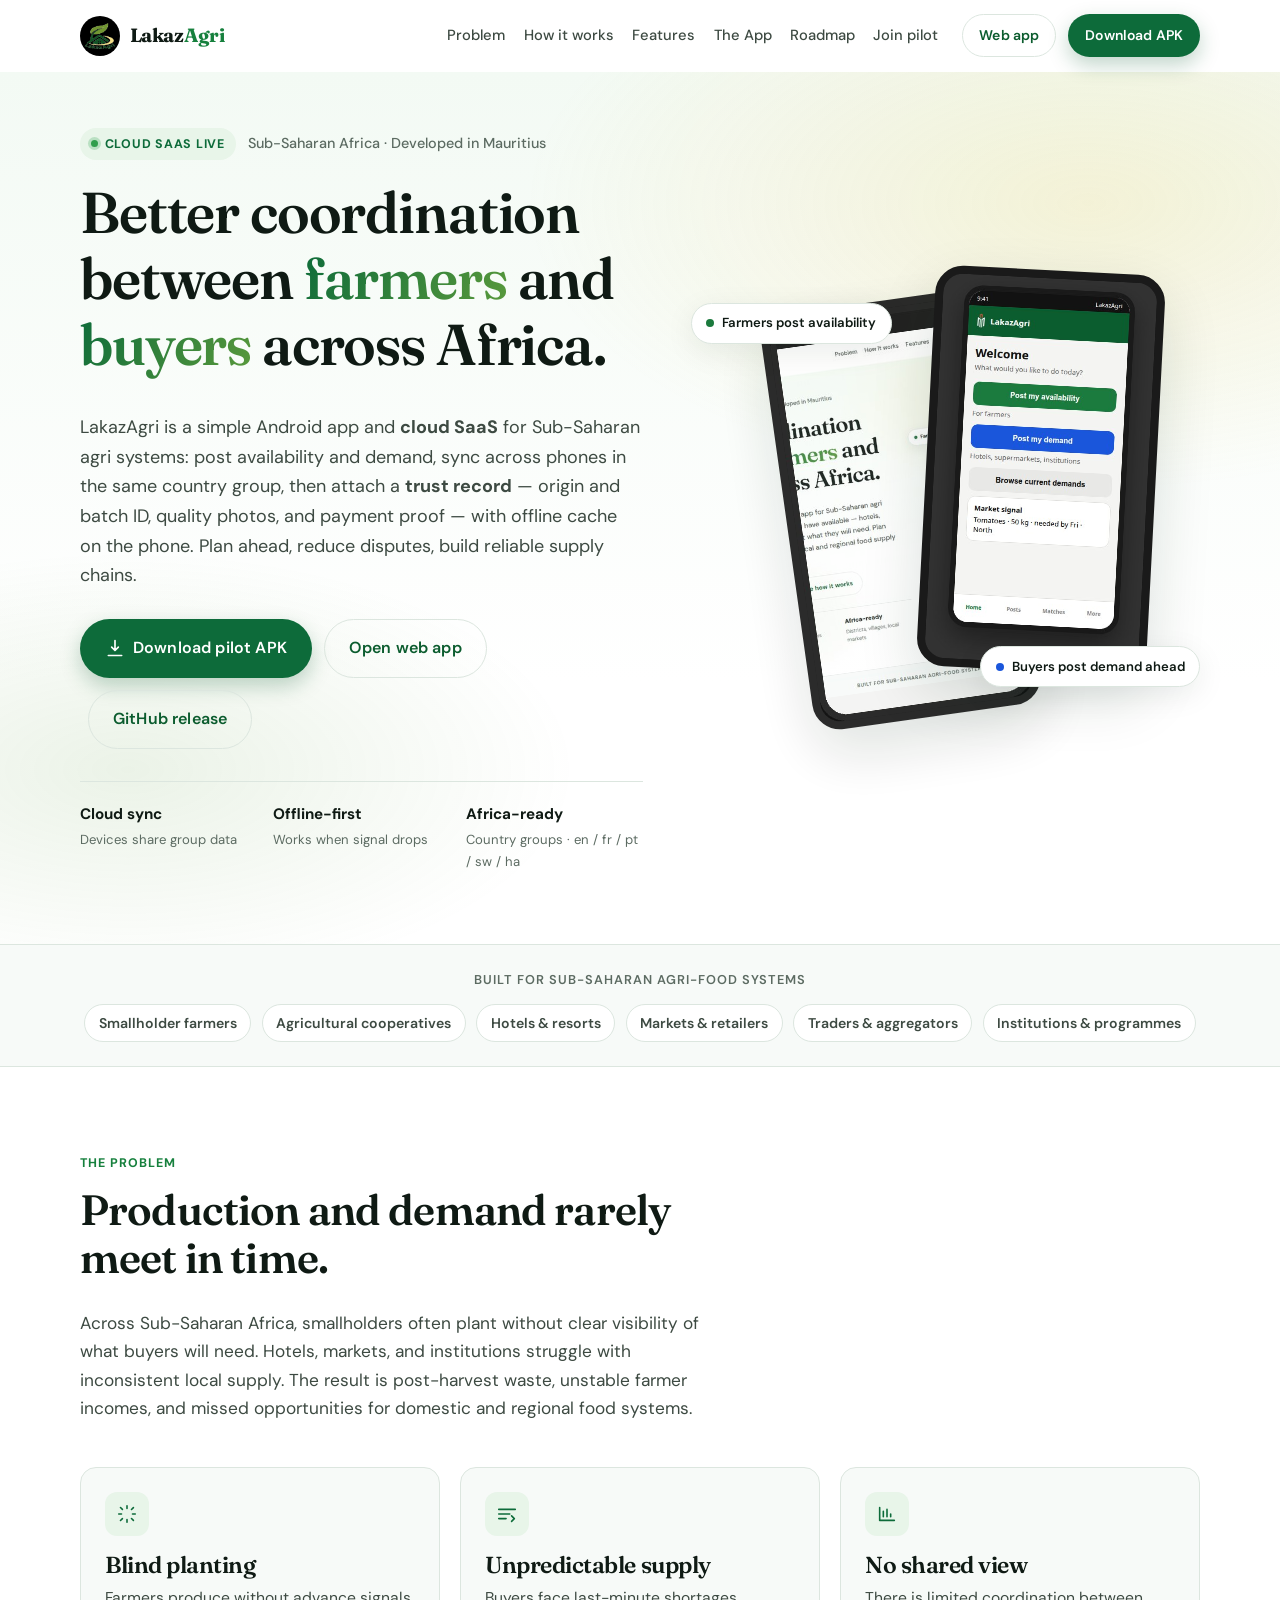
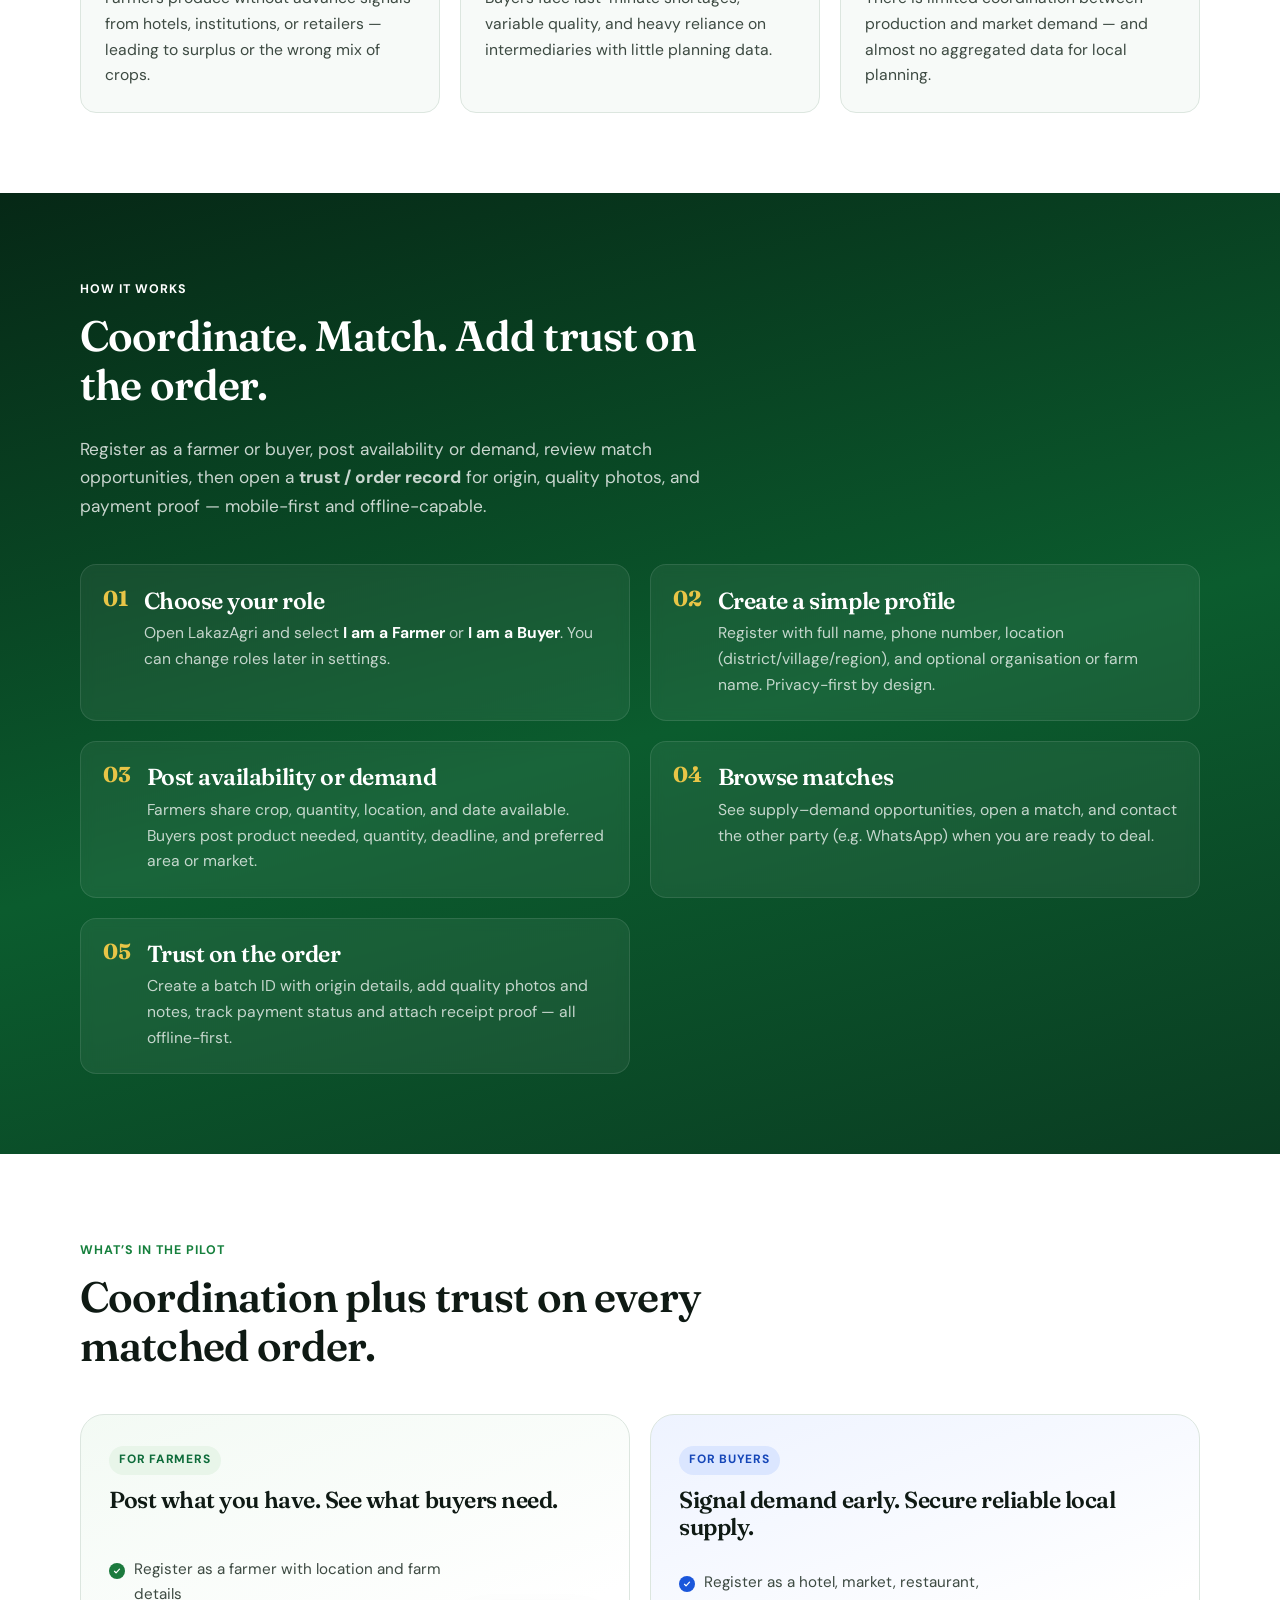
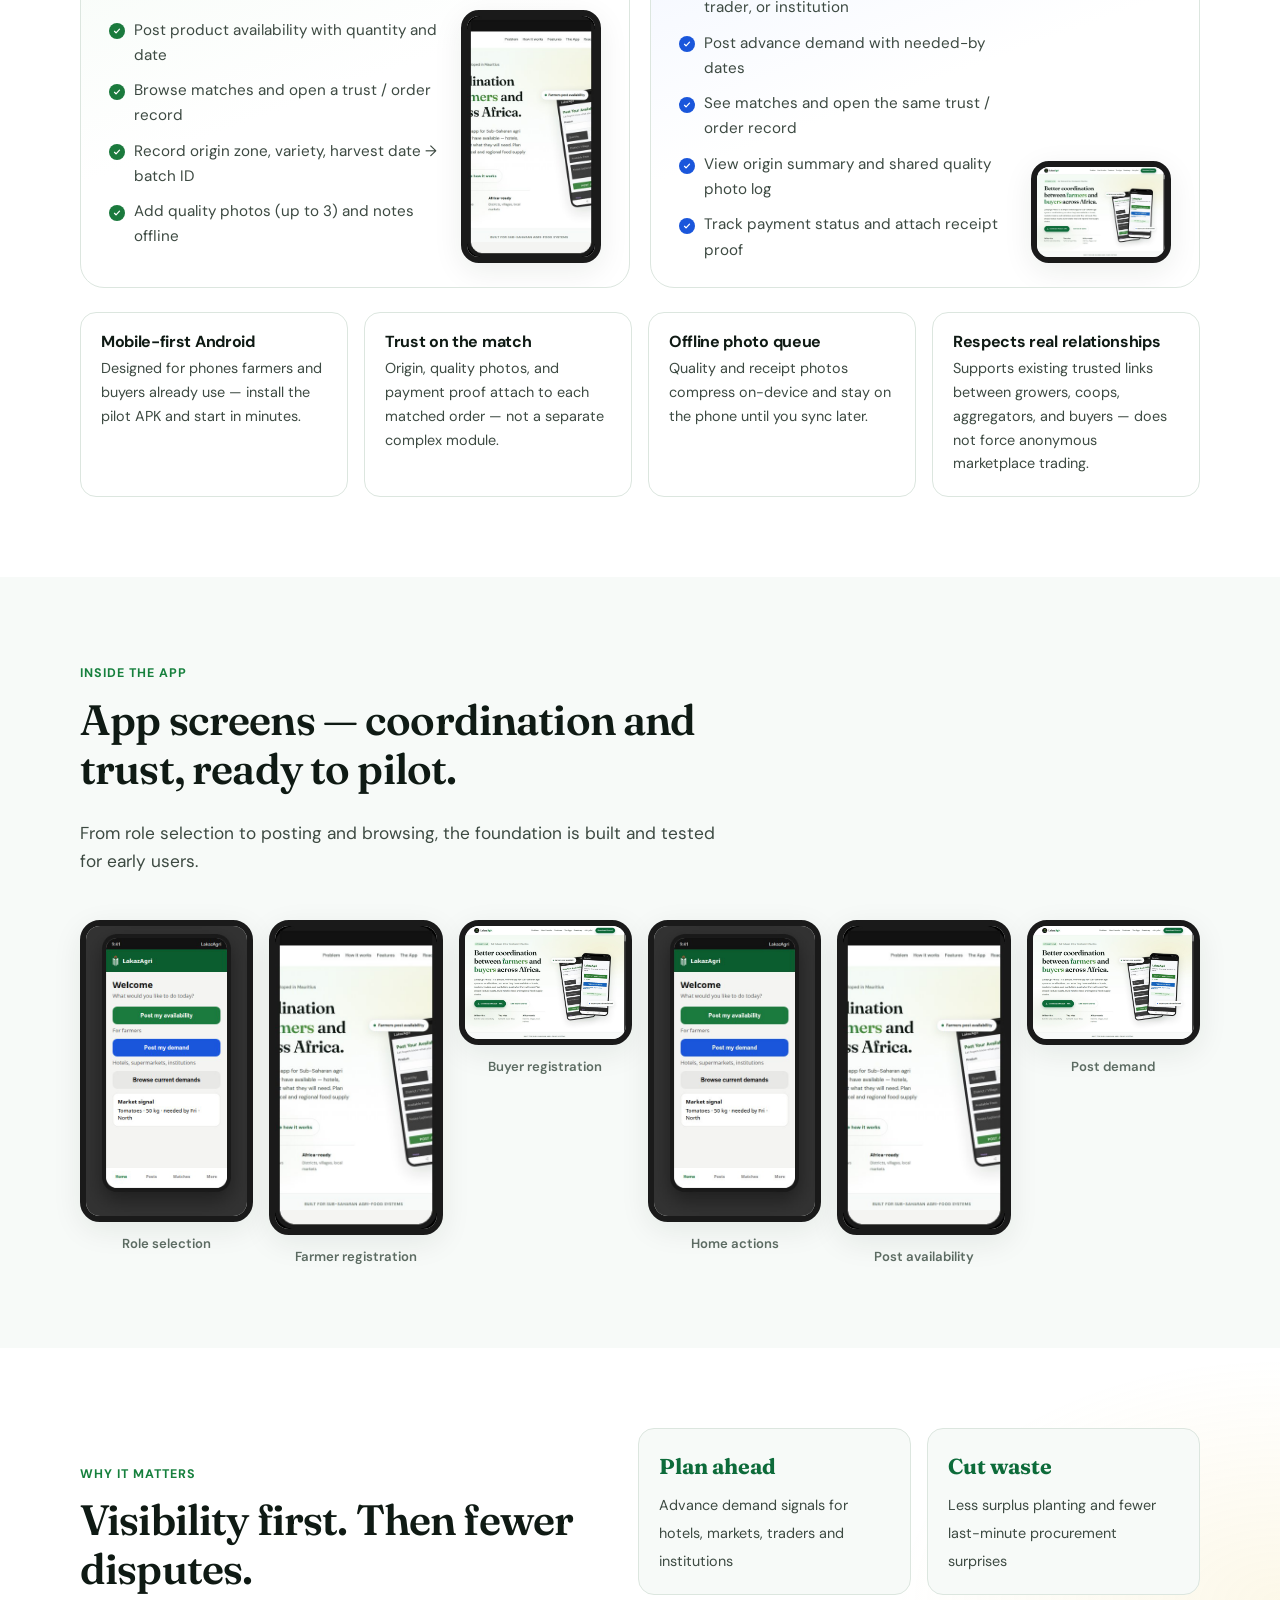
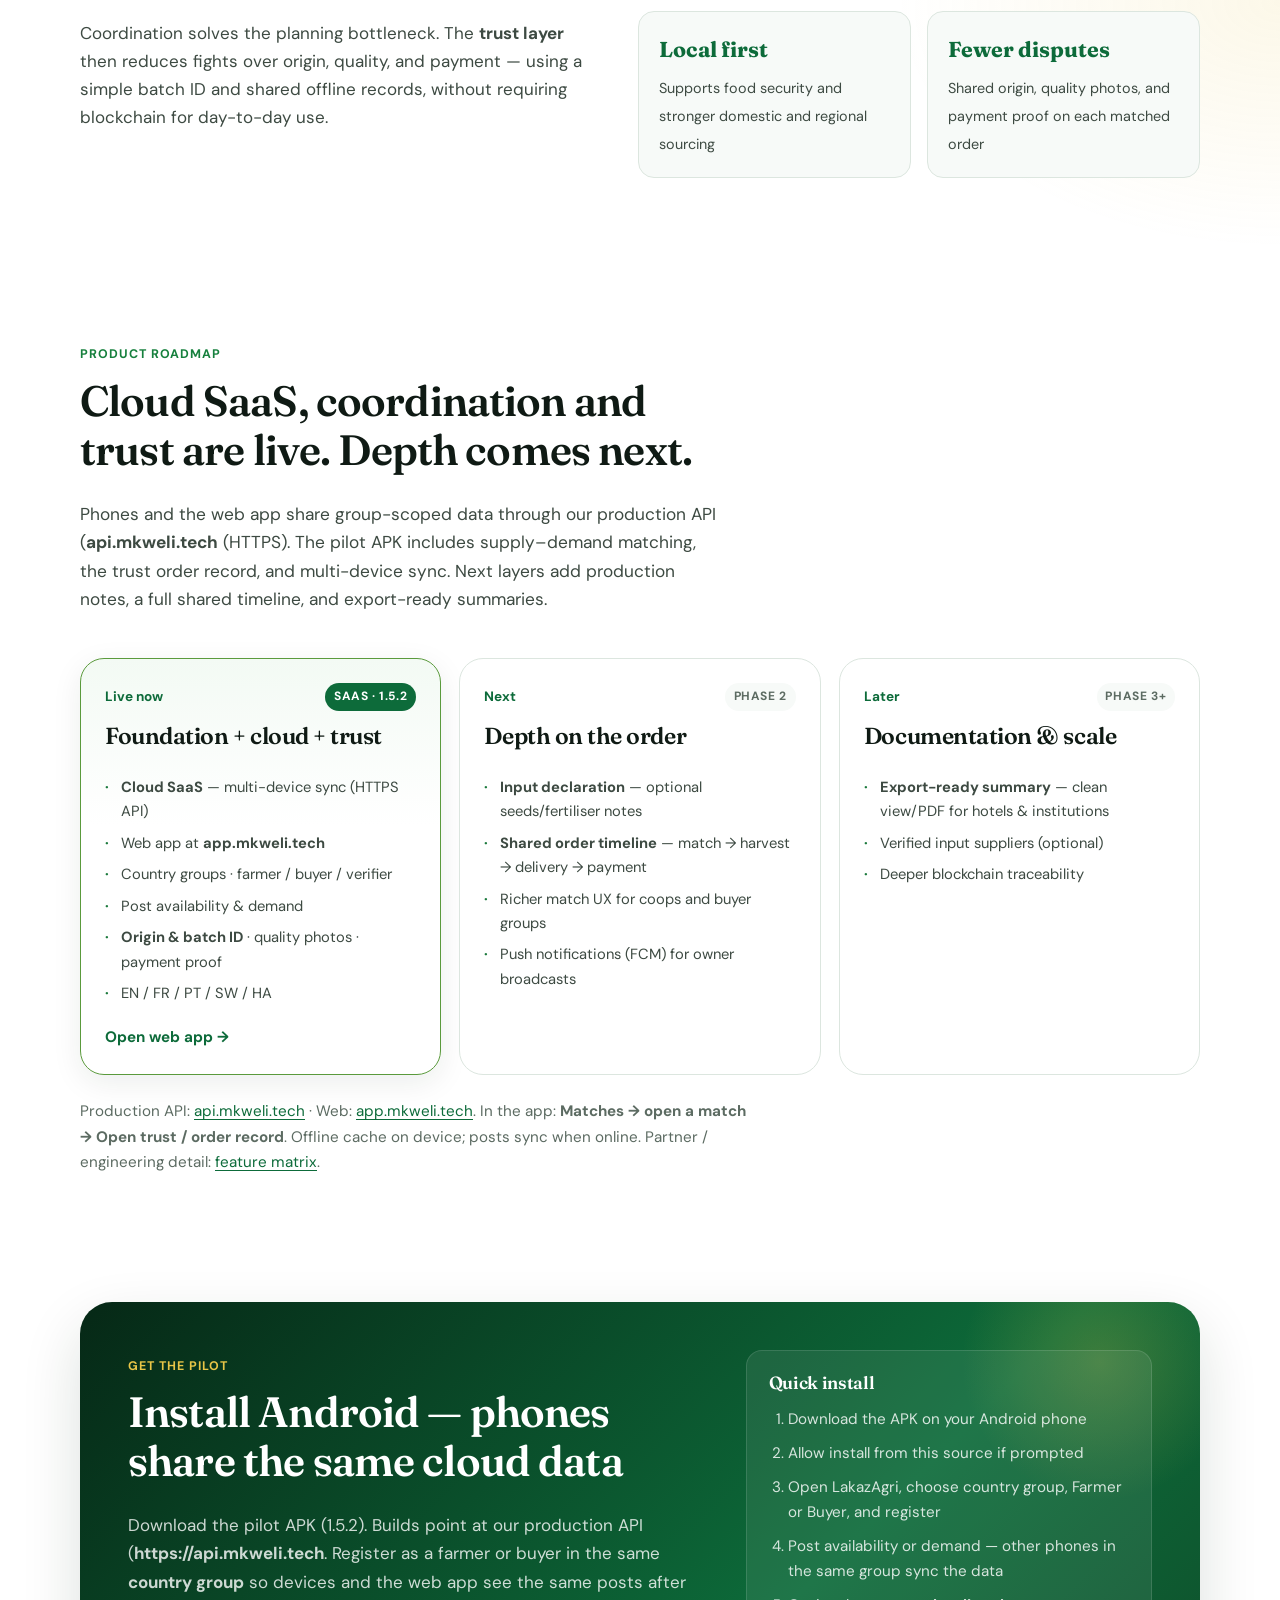
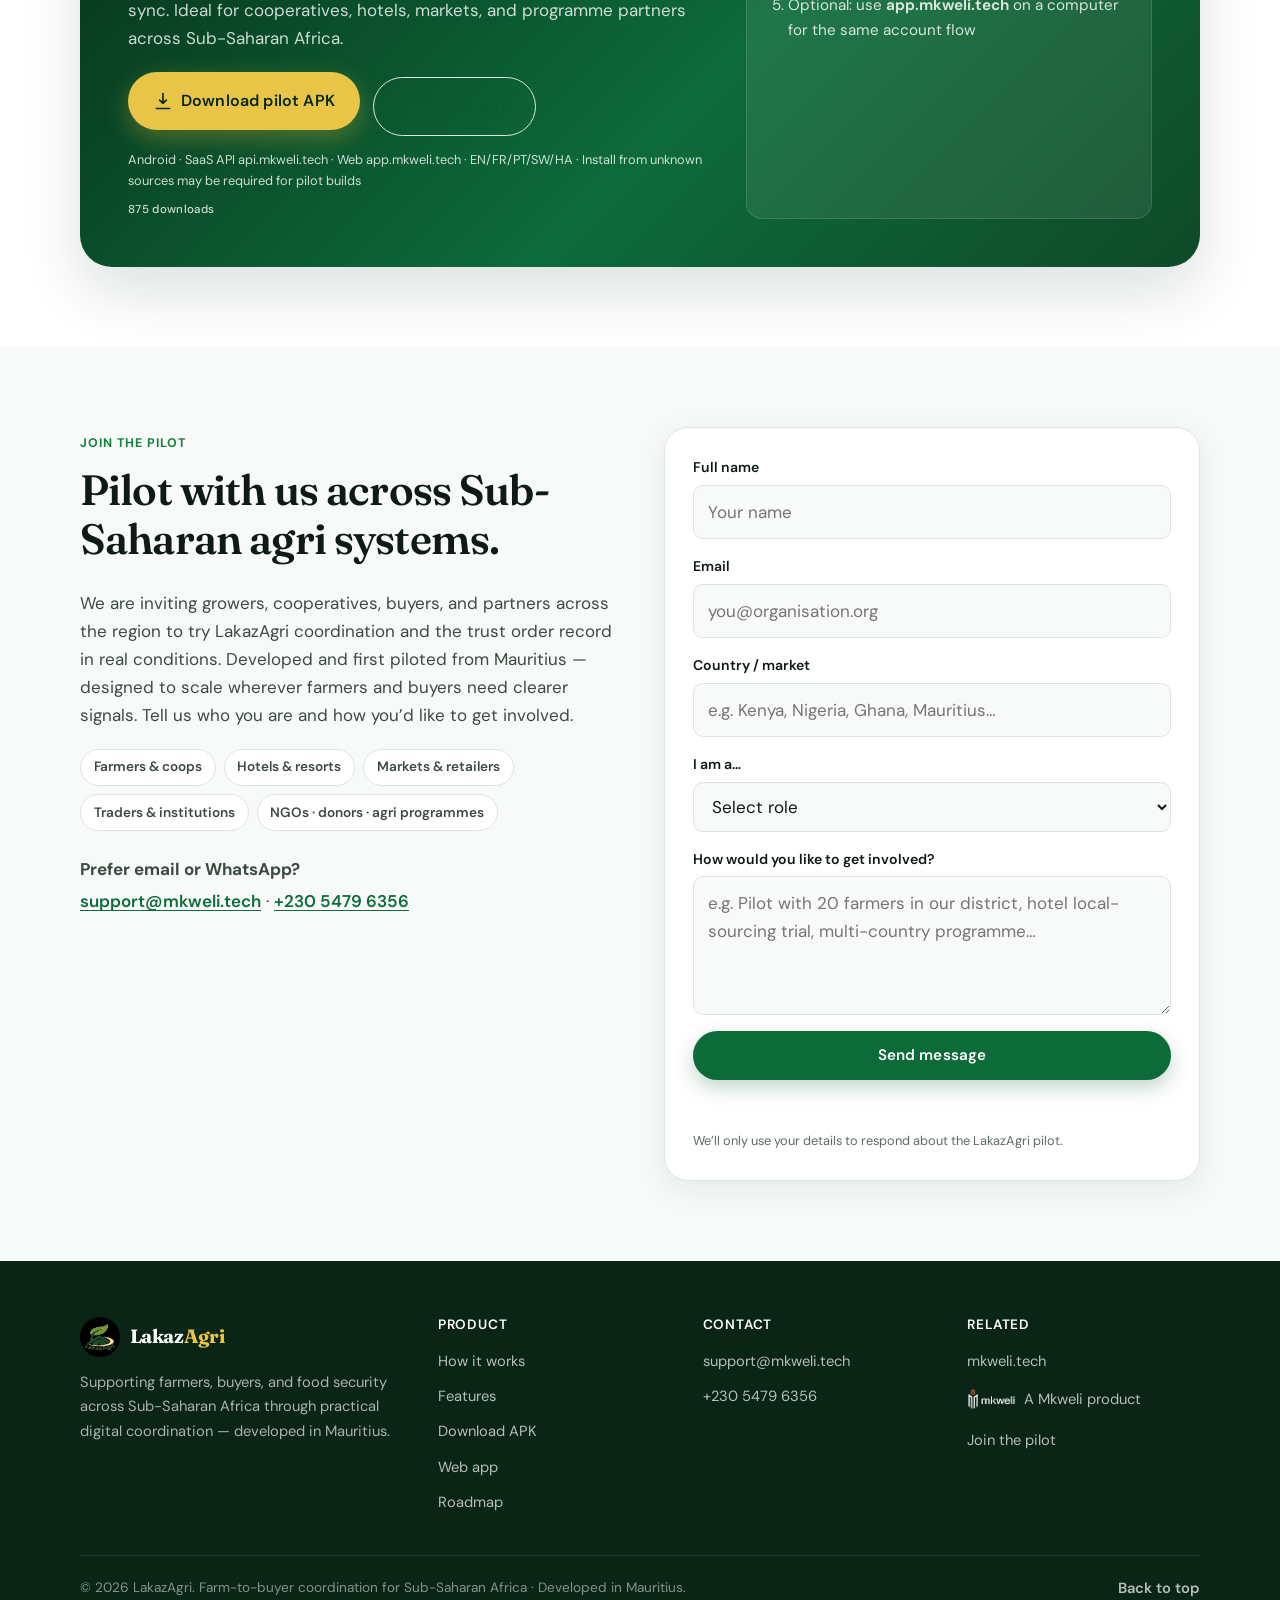
==== index.html @ c4a3f432 "Point downloads at pilot APK 1.5.2. Country group screen is readable in system dark mode." ====
<!DOCTYPE html>
<html lang="en">
<head>
  <meta charset="UTF-8" />
  <meta name="viewport" content="width=device-width, initial-scale=1.0" />
  <title>LakazAgri — Farm-to-Buyer App for Sub-Saharan Africa | Farmers, Hotels &amp; Markets</title>
  <meta name="description" content="LakazAgri is a free, offline-first Android app and cloud SaaS for Sub-Saharan Africa that connects smallholder farmers with hotels, supermarkets, traders and institutions. Shared cloud data across devices, country groups, trust records — developed in Mauritius." />
  <meta name="keywords" content="LakazAgri, Sub-Saharan Africa agriculture, African smallholder farmers, farm to buyer Africa, farm to market app, agri supply chain Africa, smart agriculture Africa, offline farm app, hotel local produce Africa, food security Africa, agricultural marketplace Africa, cooperatives Africa, East Africa agri-tech, West Africa farming app, Southern Africa agriculture, Mauritius agri-tech, reduce post-harvest waste, buyer demand signals, rural connectivity agriculture" />
  <meta name="author" content="LakazAgri" />
  <meta name="robots" content="index, follow, max-image-preview:large, max-snippet:-1, max-video-preview:-1" />
  <meta name="googlebot" content="index, follow" />
  <meta name="theme-color" content="#0B5C2E" />
  <meta name="geo.region" content="002" />
  <meta name="geo.placename" content="Sub-Saharan Africa" />
  <meta name="language" content="English" />
  <meta name="coverage" content="Sub-Saharan Africa" />
  <meta name="target" content="all" />
  <link rel="canonical" href="https://lakazagri.mkweli.tech/" />
  <link rel="alternate" hreflang="en" href="https://lakazagri.mkweli.tech/" />
  <link rel="alternate" hreflang="x-default" href="https://lakazagri.mkweli.tech/" />

  <!-- Open Graph -->
  <meta property="og:site_name" content="LakazAgri" />
  <meta property="og:locale" content="en_GB" />
  <meta property="og:locale:alternate" content="en_MU" />
  <meta property="og:locale:alternate" content="en_KE" />
  <meta property="og:locale:alternate" content="en_NG" />
  <meta property="og:locale:alternate" content="en_ZA" />
  <meta property="og:locale:alternate" content="en_GH" />
  <meta property="og:locale:alternate" content="fr_SN" />
  <meta property="og:title" content="LakazAgri — Farm-to-Buyer Coordination for Sub-Saharan Africa" />
  <meta property="og:description" content="Free offline-first Android app with cloud SaaS sync for African farmers and buyers. Shared posts by country group, web console, trust layer. Developed in Mauritius." />
  <meta property="og:type" content="website" />
  <meta property="og:url" content="https://lakazagri.mkweli.tech/" />
  <meta property="og:image" content="https://lakazagri.mkweli.tech/assets/og-image.jpg" />
  <meta property="og:image:secure_url" content="https://lakazagri.mkweli.tech/assets/og-image.jpg" />
  <meta property="og:image:type" content="image/jpeg" />
  <meta property="og:image:width" content="1200" />
  <meta property="og:image:height" content="630" />
  <meta property="og:image:alt" content="LakazAgri — farm-to-buyer coordination for Sub-Saharan Africa" />

  <!-- Twitter / X -->
  <meta name="twitter:card" content="summary_large_image" />
  <meta name="twitter:title" content="LakazAgri — Farm-to-Buyer App for Sub-Saharan Africa" />
  <meta name="twitter:description" content="Cloud SaaS + offline Android: match supply and demand, trust records, multi-device sync. Free pilot APK. Web: app.mkweli.tech." />
  <meta name="twitter:image" content="https://lakazagri.mkweli.tech/assets/og-image.jpg" />
  <meta name="twitter:image:alt" content="LakazAgri agri coordination app for Africa" />

  <link rel="icon" type="image/png" href="assets/logo-small.png" />
  <link rel="apple-touch-icon" href="assets/Logo.png" />
  <link rel="sitemap" type="application/xml" title="Sitemap" href="https://lakazagri.mkweli.tech/sitemap.xml" />
  <link rel="preconnect" href="https://fonts.googleapis.com" />
  <link rel="preconnect" href="https://fonts.gstatic.com" crossorigin />
  <link href="https://fonts.googleapis.com/css2?family=DM+Sans:ital,opsz,wght@0,9..40,400;0,9..40,500;0,9..40,600;0,9..40,700;1,9..40,400&family=Fraunces:opsz,wght@9..144,500;9..144,600;9..144,700&display=swap" rel="stylesheet" />
  <link rel="stylesheet" href="styles.css" />

  <script type="application/ld+json">
  {
    "@context": "https://schema.org",
    "@graph": [
      {
        "@type": "WebSite",
        "@id": "https://lakazagri.mkweli.tech/#website",
        "url": "https://lakazagri.mkweli.tech/",
        "name": "LakazAgri",
        "description": "Farm-to-buyer coordination app for Sub-Saharan Africa — connecting smallholder farmers with hotels, markets, traders and institutions. Developed in Mauritius.",
        "inLanguage": "en",
        "publisher": { "@id": "https://lakazagri.mkweli.tech/#organization" }
      },
      {
        "@type": "Organization",
        "@id": "https://lakazagri.mkweli.tech/#organization",
        "name": "LakazAgri",
        "url": "https://lakazagri.mkweli.tech/",
        "logo": {
          "@type": "ImageObject",
          "url": "https://lakazagri.mkweli.tech/assets/Logo.png",
          "width": 500,
          "height": 500
        },
        "email": "support@mkweli.tech",
        "telephone": "+230-5479-6356",
        "foundingLocation": {
          "@type": "Place",
          "name": "Mauritius",
          "address": {
            "@type": "PostalAddress",
            "addressCountry": "MU"
          }
        },
        "areaServed": {
          "@type": "Place",
          "name": "Sub-Saharan Africa",
          "description": "Agri-food systems across Sub-Saharan Africa, including East, West, Central and Southern Africa"
        },
        "knowsAbout": [
          "Farm-to-buyer coordination",
          "Smallholder agriculture",
          "Food supply chains",
          "Agricultural digitalisation",
          "Post-harvest waste reduction"
        ],
        "sameAs": [
          "https://mkweli.tech/",
          "https://app.mkweli.tech/",
          "https://api.mkweli.tech/api/health",
          "https://github.com/gilbertbouic/lakazAgri"
        ]
      },
      {
        "@type": "SoftwareApplication",
        "@id": "https://lakazagri.mkweli.tech/#app",
        "name": "LakazAgri (coordination + trust)",
        "applicationCategory": "BusinessApplication",
        "applicationSubCategory": "Agriculture",
        "operatingSystem": "Android",
        "offers": {
          "@type": "Offer",
          "price": "0",
          "priceCurrency": "USD"
        },
        "description": "Offline-first Android app with multi-device cloud sync for African farmers and buyers: post availability and demand, match orders, country groups, origin/batch, quality photos and payment proof. Developed in Mauritius.",
        "url": "https://lakazagri.mkweli.tech/",
        "downloadUrl": "https://lakazagri.mkweli.tech/downloads/lakazagri-1.5.2.apk",
        "installUrl": "https://app.mkweli.tech/",
        "image": "https://lakazagri.mkweli.tech/assets/og-image.jpg",
        "author": { "@id": "https://lakazagri.mkweli.tech/#organization" },
        "countriesSupported": "MU, KE, NG, GH, ZA, TZ, UG, RW, SN, CI, CM, ET, ZM, MW, BW, NA, MZ, AO, BJ, BF, ML, NE, TD, CG, CD, GA, GW, SL, LR, GM, CV, ST, BI, SS, SO, DJ, ER, SZ, LS, SC, KM",
        "featureList": [
          "Farmer availability posting",
          "Buyer demand signals",
          "Match opportunities for supply and demand",
          "Trust order record: origin and batch ID",
          "Quality photo log (offline)",
          "Payment status and receipt proof",
          "Offline-first design for rural connectivity",
          "Developed and piloted from Mauritius"
        ],
        "audience": {
          "@type": "Audience",
          "audienceType": "Smallholder farmers, cooperatives, hotels, supermarkets, traders, institutions and agri programmes in Sub-Saharan Africa"
        }
      },
      {
        "@type": "WebPage",
        "@id": "https://lakazagri.mkweli.tech/#webpage",
        "url": "https://lakazagri.mkweli.tech/",
        "name": "LakazAgri — Farm-to-Buyer App for Sub-Saharan Africa",
        "isPartOf": { "@id": "https://lakazagri.mkweli.tech/#website" },
        "about": { "@id": "https://lakazagri.mkweli.tech/#app" },
        "description": "Official website for LakazAgri — free mobile app connecting African farmers with hotels, markets and institutions, with trust records on matches. Developed in Mauritius for Sub-Saharan agri systems.",
        "inLanguage": "en",
        "primaryImageOfPage": {
          "@type": "ImageObject",
          "url": "https://lakazagri.mkweli.tech/assets/og-image.jpg"
        }
      }
    ]
  }
  </script>
</head>
<body>
  <!-- Skip link -->
  <a class="skip-link" href="#main">Skip to content</a>

  <!-- Navigation -->
  <header class="site-header" id="top">
    <div class="container nav-inner">
      <a class="brand" href="#top" aria-label="LakazAgri home">
        <img src="assets/Logo.png" alt="LakazAgri logo" width="44" height="44" class="brand-logo" />
        <span class="brand-text">Lakaz<span>Agri</span></span>
      </a>
      <nav class="nav" id="primary-nav" aria-label="Primary">
        <a href="#problem">Problem</a>
        <a href="#how-it-works">How it works</a>
        <a href="#features">Features</a>
        <a href="#app">The App</a>
        <a href="#roadmap">Roadmap</a>
        <a href="#pilot">Join pilot</a>
      </nav>
      <div class="nav-actions">
        <a class="btn btn-ghost btn-sm" href="https://app.mkweli.tech/" rel="noopener noreferrer" target="_blank">Web app</a>
        <a class="btn btn-primary btn-sm" href="#download">Download APK</a>
        <button class="nav-toggle" id="nav-toggle" aria-expanded="false" aria-controls="primary-nav" aria-label="Open menu">
          <span></span><span></span><span></span>
        </button>
      </div>
    </div>
  </header>

  <main id="main">
    <!-- Hero -->
    <section class="hero">
      <div class="hero-bg" aria-hidden="true"></div>
      <div class="container hero-grid">
        <div class="hero-copy">
          <div class="eyebrow">
            <span class="badge badge-live">Cloud SaaS live</span>
            <span class="eyebrow-text">Sub-Saharan Africa · Developed in Mauritius</span>
          </div>
          <h1>Better coordination between <em>farmers</em> and <em>buyers</em> across Africa.</h1>
          <p class="lead">
            LakazAgri is a simple Android app and <strong>cloud SaaS</strong> for Sub-Saharan agri systems: post availability and demand,
            sync across phones in the same country group, then attach a <strong>trust record</strong> — origin and batch ID, quality photos,
            and payment proof — with offline cache on the phone. Plan ahead, reduce disputes, build reliable supply chains.
          </p>
          <div class="hero-ctas">
            <a class="btn btn-primary btn-lg" href="#download">
              <svg width="20" height="20" viewBox="0 0 24 24" fill="none" aria-hidden="true"><path d="M12 3v12m0 0l4-4m-4 4l-4-4M4 21h16" stroke="currentColor" stroke-width="2" stroke-linecap="round" stroke-linejoin="round"/></svg>
              Download pilot APK
            </a>
            <a class="btn btn-ghost btn-lg" href="https://app.mkweli.tech/" rel="noopener noreferrer" target="_blank">Open web app</a>
            <a class="btn btn-ghost btn-lg" href="https://github.com/gilbertbouic/lakazAgri/releases/tag/v1.5.2" rel="noopener noreferrer" target="_blank" style="margin-left:0.5rem">
              GitHub release
            </a>
          </div>
          <ul class="hero-proof">
            <li>
              <strong>Cloud sync</strong>
              <span>Devices share group data</span>
            </li>
            <li>
              <strong>Offline-first</strong>
              <span>Works when signal drops</span>
            </li>
            <li>
              <strong>Africa-ready</strong>
              <span>Country groups · en / fr / pt / sw / ha</span>
            </li>
          </ul>
        </div>
        <div class="hero-visual">
          <div class="phone-stack">
            <figure class="phone phone-back">
              <img src="assets/screenshots/Screenshot_20260616_174458_mu.lakazagri.jpg" alt="Post availability screen for farmers" width="280" height="560" loading="eager" />
            </figure>
            <figure class="phone phone-front">
              <img src="assets/screenshots/Screenshot_20260616_174440_mu.lakazagri.jpg" alt="LakazAgri home: post availability or demand" width="280" height="560" loading="eager" />
            </figure>
          </div>
          <div class="floating-card card-farmer">
            <span class="dot green"></span>
            Farmers post availability
          </div>
          <div class="floating-card card-buyer">
            <span class="dot blue"></span>
            Buyers post demand ahead
          </div>
        </div>
      </div>
    </section>

    <!-- Logos / trust strip -->
    <section class="trust-strip" aria-label="Who Phase 1 serves">
      <div class="container">
        <p class="trust-label">Built for Sub-Saharan agri-food systems</p>
        <ul class="trust-list">
          <li>Smallholder farmers</li>
          <li>Agricultural cooperatives</li>
          <li>Hotels &amp; resorts</li>
          <li>Markets &amp; retailers</li>
          <li>Traders &amp; aggregators</li>
          <li>Institutions &amp; programmes</li>
        </ul>
      </div>
    </section>

    <!-- Problem -->
    <section class="section problem" id="problem">
      <div class="container">
        <div class="section-head">
          <span class="section-tag">The problem</span>
          <h2>Production and demand rarely meet in time.</h2>
          <p>
            Across Sub-Saharan Africa, smallholders often plant without clear visibility of what buyers will need.
            Hotels, markets, and institutions struggle with inconsistent local supply. The result is post-harvest waste,
            unstable farmer incomes, and missed opportunities for domestic and regional food systems.
          </p>
        </div>
        <div class="problem-grid">
          <article class="problem-card">
            <div class="icon-wrap" aria-hidden="true">
              <svg viewBox="0 0 24 24" fill="none"><path d="M12 3v3m0 12v3M4.9 4.9l2.1 2.1m9.9 9.9l2.1 2.1M3 12h3m12 0h3M4.9 19.1l2.1-2.1m9.9-9.9l2.1-2.1" stroke="currentColor" stroke-width="1.75" stroke-linecap="round"/></svg>
            </div>
            <h3>Blind planting</h3>
            <p>Farmers produce without advance signals from hotels, institutions, or retailers — leading to surplus or the wrong mix of crops.</p>
          </article>
          <article class="problem-card">
            <div class="icon-wrap" aria-hidden="true">
              <svg viewBox="0 0 24 24" fill="none"><path d="M3 7h18M3 12h12M3 17h8" stroke="currentColor" stroke-width="1.75" stroke-linecap="round"/><path d="M17 14l3 3-3 3" stroke="currentColor" stroke-width="1.75" stroke-linecap="round" stroke-linejoin="round"/></svg>
            </div>
            <h3>Unpredictable supply</h3>
            <p>Buyers face last-minute shortages, variable quality, and heavy reliance on intermediaries with little planning data.</p>
          </article>
          <article class="problem-card">
            <div class="icon-wrap" aria-hidden="true">
              <svg viewBox="0 0 24 24" fill="none"><path d="M4 19V5m0 14h16M8 15V9m4 6V7m4 8v-3" stroke="currentColor" stroke-width="1.75" stroke-linecap="round" stroke-linejoin="round"/></svg>
            </div>
            <h3>No shared view</h3>
            <p>There is limited coordination between production and market demand — and almost no aggregated data for local planning.</p>
          </article>
        </div>
      </div>
    </section>

    <!-- Solution / How it works -->
    <section class="section how" id="how-it-works">
      <div class="container">
        <div class="section-head light">
          <span class="section-tag">How it works</span>
          <h2>Coordinate. Match. Add trust on the order.</h2>
          <p>
            Register as a farmer or buyer, post availability or demand, review match opportunities, then open a
            <strong>trust / order record</strong> for origin, quality photos, and payment proof — mobile-first and offline-capable.
          </p>
        </div>
        <ol class="steps">
          <li class="step">
            <span class="step-num">01</span>
            <div>
              <h3>Choose your role</h3>
              <p>Open LakazAgri and select <strong>I am a Farmer</strong> or <strong>I am a Buyer</strong>. You can change roles later in settings.</p>
            </div>
          </li>
          <li class="step">
            <span class="step-num">02</span>
            <div>
              <h3>Create a simple profile</h3>
              <p>Register with full name, phone number, location (district/village/region), and optional organisation or farm name. Privacy-first by design.</p>
            </div>
          </li>
          <li class="step">
            <span class="step-num">03</span>
            <div>
              <h3>Post availability or demand</h3>
              <p>Farmers share crop, quantity, location, and date available. Buyers post product needed, quantity, deadline, and preferred area or market.</p>
            </div>
          </li>
          <li class="step">
            <span class="step-num">04</span>
            <div>
              <h3>Browse matches</h3>
              <p>See supply–demand opportunities, open a match, and contact the other party (e.g. WhatsApp) when you are ready to deal.</p>
            </div>
          </li>
          <li class="step">
            <span class="step-num">05</span>
            <div>
              <h3>Trust on the order</h3>
              <p>Create a batch ID with origin details, add quality photos and notes, track payment status and attach receipt proof — all offline-first.</p>
            </div>
          </li>
        </ol>
      </div>
    </section>

    <!-- Features -->
    <section class="section features" id="features">
      <div class="container">
        <div class="section-head">
          <span class="section-tag">What’s in the pilot</span>
          <h2>Coordination plus trust on every matched order.</h2>
        </div>
        <div class="feature-split">
          <article class="feature-panel farmer">
            <header>
              <span class="panel-badge green">For farmers</span>
              <h3>Post what you have. See what buyers need.</h3>
            </header>
            <ul class="check-list">
              <li>Register as a farmer with location and farm details</li>
              <li>Post product availability with quantity and date</li>
              <li>Browse matches and open a trust / order record</li>
              <li>Record origin zone, variety, harvest date → batch ID</li>
              <li>Add quality photos (up to 3) and notes offline</li>
            </ul>
            <figure class="panel-shot">
              <img src="assets/screenshots/Screenshot_20260616_174458_mu.lakazagri.jpg" alt="Farmer post availability form" width="240" height="480" loading="lazy" />
            </figure>
          </article>
          <article class="feature-panel buyer">
            <header>
              <span class="panel-badge blue">For buyers</span>
              <h3>Signal demand early. Secure reliable local supply.</h3>
            </header>
            <ul class="check-list">
              <li>Register as a hotel, market, restaurant, trader, or institution</li>
              <li>Post advance demand with needed-by dates</li>
              <li>See matches and open the same trust / order record</li>
              <li>View origin summary and shared quality photo log</li>
              <li>Track payment status and attach receipt proof</li>
            </ul>
            <figure class="panel-shot">
              <img src="assets/screenshots/Screenshot_20260616_174507_mu.lakazagri.jpg" alt="Buyer post demand form" width="240" height="480" loading="lazy" />
            </figure>
          </article>
        </div>

        <div class="feature-grid">
          <article class="mini-feature">
            <h4>Mobile-first Android</h4>
            <p>Designed for phones farmers and buyers already use — install the pilot APK and start in minutes.</p>
          </article>
          <article class="mini-feature">
            <h4>Trust on the match</h4>
            <p>Origin, quality photos, and payment proof attach to each matched order — not a separate complex module.</p>
          </article>
          <article class="mini-feature">
            <h4>Offline photo queue</h4>
            <p>Quality and receipt photos compress on-device and stay on the phone until you sync later.</p>
          </article>
          <article class="mini-feature">
            <h4>Respects real relationships</h4>
            <p>Supports existing trusted links between growers, coops, aggregators, and buyers — does not force anonymous marketplace trading.</p>
          </article>
        </div>
      </div>
    </section>

    <!-- App gallery -->
    <section class="section app-gallery" id="app">
      <div class="container">
        <div class="section-head">
          <span class="section-tag">Inside the app</span>
          <h2>App screens — coordination and trust, ready to pilot.</h2>
          <p>From role selection to posting and browsing, the foundation is built and tested for early users.</p>
        </div>
        <div class="gallery" role="list">
          <figure class="gallery-item" role="listitem">
            <img src="assets/screenshots/Screenshot_20260616_174404_mu.lakazagri.jpg" alt="Welcome — choose Farmer or Buyer role" width="220" height="440" loading="lazy" />
            <figcaption>Role selection</figcaption>
          </figure>
          <figure class="gallery-item" role="listitem">
            <img src="assets/screenshots/Screenshot_20260616_174413_mu.lakazagri.jpg" alt="Farmer registration form" width="220" height="440" loading="lazy" />
            <figcaption>Farmer registration</figcaption>
          </figure>
          <figure class="gallery-item" role="listitem">
            <img src="assets/screenshots/Screenshot_20260616_174425_mu.lakazagri.jpg" alt="Buyer registration form" width="220" height="440" loading="lazy" />
            <figcaption>Buyer registration</figcaption>
          </figure>
          <figure class="gallery-item" role="listitem">
            <img src="assets/screenshots/Screenshot_20260616_174440_mu.lakazagri.jpg" alt="Home screen with post availability and demand actions" width="220" height="440" loading="lazy" />
            <figcaption>Home actions</figcaption>
          </figure>
          <figure class="gallery-item" role="listitem">
            <img src="assets/screenshots/Screenshot_20260616_174458_mu.lakazagri.jpg" alt="Post availability form for farmers" width="220" height="440" loading="lazy" />
            <figcaption>Post availability</figcaption>
          </figure>
          <figure class="gallery-item" role="listitem">
            <img src="assets/screenshots/Screenshot_20260616_174507_mu.lakazagri.jpg" alt="Post demand form for buyers" width="220" height="440" loading="lazy" />
            <figcaption>Post demand</figcaption>
          </figure>
        </div>
      </div>
    </section>

    <!-- Outcomes -->
    <section class="section outcomes">
      <div class="container outcomes-grid">
        <div class="outcomes-copy">
          <span class="section-tag">Why it matters</span>
          <h2>Visibility first. Then fewer disputes.</h2>
          <p>
            Coordination solves the planning bottleneck. The <strong>trust layer</strong> then reduces fights over origin, quality,
            and payment — using a simple batch ID and shared offline records, without requiring blockchain for day-to-day use.
          </p>
        </div>
        <ul class="outcome-stats">
          <li>
            <span class="stat">Plan ahead</span>
            <span class="stat-desc">Advance demand signals for hotels, markets, traders and institutions</span>
          </li>
          <li>
            <span class="stat">Cut waste</span>
            <span class="stat-desc">Less surplus planting and fewer last-minute procurement surprises</span>
          </li>
          <li>
            <span class="stat">Local first</span>
            <span class="stat-desc">Supports food security and stronger domestic and regional sourcing</span>
          </li>
          <li>
            <span class="stat">Fewer disputes</span>
            <span class="stat-desc">Shared origin, quality photos, and payment proof on each matched order</span>
          </li>
        </ul>
      </div>
    </section>

    <!-- Roadmap -->
    <section class="section roadmap" id="roadmap">
      <div class="container">
        <div class="section-head">
          <span class="section-tag">Product roadmap</span>
          <h2>Cloud SaaS, coordination and trust are live. Depth comes next.</h2>
          <p>
            Phones and the web app share group-scoped data through our production API
            (<strong>api.mkweli.tech</strong> (HTTPS). The pilot APK includes supply–demand matching,
            the trust order record, and multi-device sync. Next layers add production notes, a full shared timeline, and export-ready summaries.
          </p>
        </div>
        <div class="roadmap-track">
          <article class="roadmap-card current">
            <div class="rm-top">
              <span class="rm-phase">Live now</span>
              <span class="rm-status">SaaS · 1.5.2</span>
            </div>
            <h3>Foundation + cloud + trust</h3>
            <ul>
              <li><strong>Cloud SaaS</strong> — multi-device sync (HTTPS API)</li>
              <li>Web app at <strong>app.mkweli.tech</strong></li>
              <li>Country groups · farmer / buyer / verifier</li>
              <li>Post availability &amp; demand</li>
              <li><strong>Origin &amp; batch ID</strong> · quality photos · payment proof</li>
              <li>EN / FR / PT / SW / HA</li>
            </ul>
            <a class="text-link" href="https://app.mkweli.tech/" rel="noopener noreferrer" target="_blank">Open web app →</a>
          </article>
          <article class="roadmap-card">
            <div class="rm-top">
              <span class="rm-phase">Next</span>
              <span class="rm-status">Phase 2</span>
            </div>
            <h3>Depth on the order</h3>
            <ul>
              <li><strong>Input declaration</strong> — optional seeds/fertiliser notes</li>
              <li><strong>Shared order timeline</strong> — match → harvest → delivery → payment</li>
              <li>Richer match UX for coops and buyer groups</li>
              <li>Push notifications (FCM) for owner broadcasts</li>
            </ul>
          </article>
          <article class="roadmap-card">
            <div class="rm-top">
              <span class="rm-phase">Later</span>
              <span class="rm-status">Phase 3+</span>
            </div>
            <h3>Documentation &amp; scale</h3>
            <ul>
              <li><strong>Export-ready summary</strong> — clean view/PDF for hotels &amp; institutions</li>
              <li>Verified input suppliers (optional)</li>
              <li>Deeper blockchain traceability</li>
            </ul>
          </article>
        </div>
        <p class="roadmap-note" style="margin-top:1.5rem;color:var(--muted);font-size:0.95rem;max-width:42rem;">
          Production API: <a href="https://api.mkweli.tech/api/health" rel="noopener noreferrer" target="_blank">api.mkweli.tech</a>
          · Web: <a href="https://app.mkweli.tech/" rel="noopener noreferrer" target="_blank">app.mkweli.tech</a>.
          In the app: <strong>Matches → open a match → Open trust / order record</strong>.
          Offline cache on device; posts sync when online.
          Partner / engineering detail: <a href="docs/TRUST_LAYER_FEATURE_MATRIX.md">feature matrix</a>.
        </p>
      </div>
    </section>

    <!-- Download CTA -->
    <section class="section download" id="download">
      <div class="container download-card">
        <div class="download-copy">
          <span class="section-tag on-dark">Get the pilot</span>
          <h2>Install Android — phones share the same cloud data</h2>
          <p>
            Download the pilot APK (1.5.2). Builds point at our production API
            (<strong>https://api.mkweli.tech</strong>. Register as a farmer or buyer in the same
            <strong>country group</strong> so devices and the web app see the same posts after sync.
            Ideal for cooperatives, hotels, markets, and programme partners across Sub-Saharan Africa.
          </p>
          <div class="download-actions">
            <a class="btn btn-accent btn-lg" href="https://lakazagri.mkweli.tech/downloads/lakazagri-1.5.2.apk" rel="noopener noreferrer">
              <svg width="20" height="20" viewBox="0 0 24 24" fill="none" aria-hidden="true"><path d="M12 3v12m0 0l4-4m-4 4l-4-4M4 21h16" stroke="currentColor" stroke-width="2" stroke-linecap="round" stroke-linejoin="round"/></svg>
              Download pilot APK
            </a>
            <a class="btn btn-ghost btn-lg" href="https://app.mkweli.tech/" rel="noopener noreferrer" target="_blank" style="margin-left:0.5rem">
              Open web app
            </a>
            <p class="fine-print">Android · SaaS API api.mkweli.tech · Web app.mkweli.tech · EN/FR/PT/SW/HA · Install from unknown sources may be required for pilot builds</p>
          </div>
        </div>
        <div class="download-side">
          <div class="install-steps">
            <h3>Quick install</h3>
            <ol>
              <li>Download the APK on your Android phone</li>
              <li>Allow install from this source if prompted</li>
              <li>Open LakazAgri, choose country group, Farmer or Buyer, and register</li>
              <li>Post availability or demand — other phones in the same group sync the data</li>
              <li>Optional: use <strong>app.mkweli.tech</strong> on a computer for the same account flow</li>
            </ol>
          </div>
        </div>
      </div>
    </section>

    <!-- Who / Pilot -->
    <section class="section pilot" id="pilot">
      <div class="container">
        <div class="pilot-grid">
          <div>
            <span class="section-tag">Join the pilot</span>
            <h2>Pilot with us across Sub-Saharan agri systems.</h2>
            <p>
              We are inviting growers, cooperatives, buyers, and partners across the region to try LakazAgri coordination and the trust order record in real conditions.
              Developed and first piloted from Mauritius — designed to scale wherever farmers and buyers need clearer signals.
              Tell us who you are and how you’d like to get involved.
            </p>
            <ul class="audience-pills">
              <li>Farmers &amp; coops</li>
              <li>Hotels &amp; resorts</li>
              <li>Markets &amp; retailers</li>
              <li>Traders &amp; institutions</li>
              <li>NGOs · donors · agri programmes</li>
            </ul>
            <div class="contact-inline">
              <p><strong>Prefer email or WhatsApp?</strong></p>
              <p>
                <a href="mailto:support@mkweli.tech">support@mkweli.tech</a>
                ·
                <a href="tel:+23054796356">+230 5479 6356</a>
              </p>
            </div>
          </div>
          <form class="pilot-form" id="pilot-form" novalidate>
            <div class="form-row">
              <label for="name">Full name</label>
              <input type="text" id="name" name="name" autocomplete="name" required placeholder="Your name" />
            </div>
            <div class="form-row">
              <label for="email">Email</label>
              <input type="email" id="email" name="email" autocomplete="email" required placeholder="you@organisation.org" />
            </div>
            <div class="form-row">
              <label for="country">Country / market</label>
              <input type="text" id="country" name="country" autocomplete="country-name" required placeholder="e.g. Kenya, Nigeria, Ghana, Mauritius…" />
            </div>
            <div class="form-row">
              <label for="role">I am a…</label>
              <select id="role" name="role" required>
                <option value="" disabled selected>Select role</option>
                <option value="farmer">Farmer / grower</option>
                <option value="coop">Cooperative / association</option>
                <option value="hotel">Hotel / resort</option>
                <option value="supermarket">Market / supermarket / retailer</option>
                <option value="trader">Trader / aggregator</option>
                <option value="institution">Institution / restaurant</option>
                <option value="partner">Programme partner / NGO / donor</option>
                <option value="other">Other</option>
              </select>
            </div>
            <div class="form-row">
              <label for="message">How would you like to get involved?</label>
              <textarea id="message" name="message" rows="4" required placeholder="e.g. Pilot with 20 farmers in our district, hotel local-sourcing trial, multi-country programme…"></textarea>
            </div>
            <button type="submit" class="btn btn-primary btn-block">Send message</button>
            <p class="form-status" id="form-status" role="status" aria-live="polite"></p>
            <p class="fine-print">We’ll only use your details to respond about the LakazAgri pilot.</p>
          </form>
        </div>
      </div>
    </section>
  </main>

  <!-- Footer -->
  <footer class="site-footer">
    <div class="container footer-grid">
      <div class="footer-brand">
        <a class="brand" href="#top">
          <img src="assets/Logo.png" alt="LakazAgri logo" width="40" height="40" class="brand-logo" />
          <span class="brand-text">Lakaz<span>Agri</span></span>
        </a>
        <p>Supporting farmers, buyers, and food security across Sub-Saharan Africa through practical digital coordination — developed in Mauritius.</p>
      </div>
      <div>
        <h4>Product</h4>
        <ul>
          <li><a href="#how-it-works">How it works</a></li>
          <li><a href="#features">Features</a></li>
          <li><a href="#download">Download APK</a></li>
          <li><a href="https://app.mkweli.tech/" rel="noopener noreferrer" target="_blank">Web app</a></li>
          <li><a href="#roadmap">Roadmap</a></li>
        </ul>
      </div>
      <div>
        <h4>Contact</h4>
        <ul>
          <li><a href="mailto:support@mkweli.tech">support@mkweli.tech</a></li>
          <li><a href="tel:+23054796356">+230 5479 6356</a></li>
        </ul>
      </div>
      <div>
        <h4>Related</h4>
        <ul>
          <li><a href="https://mkweli.tech/" rel="noopener noreferrer" target="_blank">mkweli.tech</a></li>
          <li class="mkweli-parent">
            <a href="https://mkweli.tech/" rel="noopener noreferrer" target="_blank" class="mkweli-parent-link">
              <img src="assets/mkweli-logo-on-dark.png" alt="Mkweli" height="22" class="mkweli-parent-logo" />
              <span>A Mkweli product</span>
            </a>
          </li>
          <li><a href="#pilot">Join the pilot</a></li>
        </ul>
      </div>
    </div>
    <div class="container footer-bottom">
      <p>© <span id="year">2026</span> LakazAgri. Farm-to-buyer coordination for Sub-Saharan Africa · Developed in Mauritius.</p>
      <a href="#top" class="back-top">Back to top</a>
    </div>
  </footer>

  <script src="script.js"></script>
</body>
</html>
---- styles.css ----
/* =========================================================
   LakazAgri Phase 1 — Marketing site
   Brand: deep greens + leaf green + gold accent (logo)
   ========================================================= */

:root {
  --green-950: #062816;
  --green-900: #0b5c2e;
  --green-800: #0d6b3a;
  --green-700: #16803d;
  --green-600: #1b7a3d;
  --green-500: #2f9e4b;
  --green-400: #5a9a3c;
  --green-100: #e8f5e9;
  --green-50: #f3faf4;

  --blue-700: #1546b8;
  --blue-600: #1a56db;
  --blue-50: #eef3ff;

  --gold-500: #d4af37;
  --gold-400: #e8c547;
  --gold-100: #fbf4d8;

  --ink: #0f1a14;
  --ink-soft: #3d4a42;
  --muted: #5c6b62;
  --line: #dce6df;
  --surface: #ffffff;
  --surface-2: #f7faf8;
  --surface-dark: #0a2416;

  --radius-sm: 10px;
  --radius: 16px;
  --radius-lg: 24px;
  --radius-xl: 32px;

  --shadow-sm: 0 1px 2px rgba(6, 40, 22, 0.06);
  --shadow: 0 8px 30px rgba(6, 40, 22, 0.08);
  --shadow-lg: 0 24px 60px rgba(6, 40, 22, 0.14);

  --font: "DM Sans", system-ui, -apple-system, sans-serif;
  --display: "Fraunces", Georgia, "Times New Roman", serif;

  --container: 1120px;
  --header-h: 72px;
}

/* Reset & base */
*, *::before, *::after { box-sizing: border-box; }
html { scroll-behavior: smooth; }
body {
  margin: 0;
  font-family: var(--font);
  font-size: 1.0625rem;
  line-height: 1.65;
  color: var(--ink);
  background: var(--surface);
  -webkit-font-smoothing: antialiased;
}
img { max-width: 100%; height: auto; display: block; }
a { color: var(--green-800); text-decoration-thickness: 1px; text-underline-offset: 3px; }
a:hover { color: var(--green-600); }
h1, h2, h3, h4 {
  font-family: var(--display);
  font-weight: 600;
  line-height: 1.15;
  letter-spacing: -0.02em;
  color: var(--ink);
  margin: 0 0 0.6em;
}
h1 { font-size: clamp(2.35rem, 5vw, 3.6rem); }
h2 { font-size: clamp(1.85rem, 3.5vw, 2.65rem); }
h3 { font-size: clamp(1.2rem, 2vw, 1.45rem); }
p { margin: 0 0 1em; color: var(--ink-soft); }
ul, ol { margin: 0; padding: 0; }
button, input, select, textarea { font: inherit; }
.container {
  width: min(100% - 2rem, var(--container));
  margin-inline: auto;
}
.skip-link {
  position: absolute;
  left: -9999px;
  top: 0;
  background: var(--green-900);
  color: #fff;
  padding: 0.75rem 1rem;
  z-index: 1000;
}
.skip-link:focus { left: 1rem; top: 1rem; }

/* Buttons */
.btn {
  display: inline-flex;
  align-items: center;
  justify-content: center;
  gap: 0.5rem;
  border: 1px solid transparent;
  border-radius: 999px;
  font-weight: 600;
  font-size: 0.95rem;
  letter-spacing: 0.01em;
  padding: 0.7rem 1.25rem;
  cursor: pointer;
  text-decoration: none;
  transition: transform 0.15s ease, box-shadow 0.15s ease, background 0.15s ease, color 0.15s ease;
  white-space: nowrap;
}
.btn:hover { text-decoration: none; transform: translateY(-1px); }
.btn:active { transform: translateY(0); }
.btn-sm { padding: 0.55rem 1rem; font-size: 0.875rem; }
.btn-lg { padding: 0.95rem 1.5rem; font-size: 1rem; }
.btn-block { width: 100%; }
.btn-primary {
  background: var(--green-800);
  color: #fff;
  box-shadow: 0 8px 20px rgba(11, 92, 46, 0.25);
}
.btn-primary:hover { background: var(--green-700); color: #fff; }
.btn-ghost {
  background: transparent;
  color: var(--green-900);
  border-color: var(--line);
}
.btn-ghost:hover { background: var(--green-50); color: var(--green-900); border-color: var(--green-400); }
.btn-accent {
  background: var(--gold-400);
  color: var(--green-950);
  box-shadow: 0 8px 24px rgba(212, 175, 55, 0.35);
}
.btn-accent:hover { background: var(--gold-500); color: var(--green-950); }

/* Header */
.site-header {
  position: sticky;
  top: 0;
  z-index: 100;
  height: var(--header-h);
  background: rgba(255, 255, 255, 0.88);
  backdrop-filter: blur(14px);
  border-bottom: 1px solid transparent;
  transition: border-color 0.2s ease, box-shadow 0.2s ease;
}
.site-header.scrolled {
  border-bottom-color: var(--line);
  box-shadow: var(--shadow-sm);
}
.nav-inner {
  height: 100%;
  display: flex;
  align-items: center;
  gap: 1.5rem;
}
.brand {
  display: inline-flex;
  align-items: center;
  gap: 0.6rem;
  text-decoration: none;
  color: var(--ink);
  flex-shrink: 0;
}
.brand:hover { color: var(--ink); }
.brand-logo {
  width: 40px;
  height: 40px;
  object-fit: contain;
  border-radius: 50%;
  background: #000;
}
.brand-text {
  font-family: var(--display);
  font-weight: 700;
  font-size: 1.2rem;
  letter-spacing: -0.02em;
}
.brand-text span { color: var(--green-700); }
.nav {
  display: flex;
  align-items: center;
  gap: 0.15rem 1.15rem;
  margin-left: auto;
}
.nav a {
  color: var(--ink-soft);
  text-decoration: none;
  font-size: 0.92rem;
  font-weight: 500;
  padding: 0.35rem 0;
}
.nav a:hover { color: var(--green-800); }
.nav-actions { display: flex; align-items: center; gap: 0.75rem; }
.nav-toggle {
  display: none;
  width: 42px;
  height: 42px;
  border: 1px solid var(--line);
  border-radius: 12px;
  background: #fff;
  flex-direction: column;
  align-items: center;
  justify-content: center;
  gap: 5px;
  cursor: pointer;
  padding: 0;
}
.nav-toggle span {
  display: block;
  width: 18px;
  height: 2px;
  background: var(--ink);
  border-radius: 2px;
  transition: transform 0.2s ease, opacity 0.2s ease;
}
.nav-toggle[aria-expanded="true"] span:nth-child(1) { transform: translateY(7px) rotate(45deg); }
.nav-toggle[aria-expanded="true"] span:nth-child(2) { opacity: 0; }
.nav-toggle[aria-expanded="true"] span:nth-child(3) { transform: translateY(-7px) rotate(-45deg); }

/* Hero */
.hero {
  position: relative;
  padding: 3.5rem 0 4.5rem;
  overflow: hidden;
}
.hero-bg {
  position: absolute;
  inset: 0;
  background:
    radial-gradient(ellipse 80% 60% at 85% 15%, rgba(232, 197, 71, 0.18), transparent 55%),
    radial-gradient(ellipse 70% 50% at 10% 80%, rgba(90, 154, 60, 0.12), transparent 50%),
    linear-gradient(180deg, var(--green-50) 0%, #fff 70%);
  z-index: -1;
}
.hero-grid {
  display: grid;
  grid-template-columns: 1.05fr 0.95fr;
  gap: 3rem;
  align-items: center;
}
.eyebrow {
  display: flex;
  flex-wrap: wrap;
  align-items: center;
  gap: 0.75rem;
  margin-bottom: 1.25rem;
}
.badge {
  display: inline-flex;
  align-items: center;
  gap: 0.4rem;
  font-size: 0.78rem;
  font-weight: 700;
  text-transform: uppercase;
  letter-spacing: 0.06em;
  padding: 0.35rem 0.7rem;
  border-radius: 999px;
}
.badge-live {
  background: var(--green-100);
  color: var(--green-800);
}
.badge-live::before {
  content: "";
  width: 7px;
  height: 7px;
  border-radius: 50%;
  background: var(--green-500);
  box-shadow: 0 0 0 3px rgba(47, 158, 75, 0.25);
  animation: pulse 2s ease infinite;
}
@keyframes pulse {
  0%, 100% { box-shadow: 0 0 0 3px rgba(47, 158, 75, 0.25); }
  50% { box-shadow: 0 0 0 6px rgba(47, 158, 75, 0.08); }
}
.eyebrow-text {
  font-size: 0.9rem;
  color: var(--muted);
  font-weight: 500;
}
.hero h1 em {
  font-style: normal;
  color: var(--green-800);
  background: linear-gradient(120deg, var(--green-800), var(--green-400));
  -webkit-background-clip: text;
  background-clip: text;
  -webkit-text-fill-color: transparent;
}
.lead {
  font-size: 1.125rem;
  max-width: 36rem;
  margin-bottom: 1.75rem;
}
.hero-ctas {
  display: flex;
  flex-wrap: wrap;
  gap: 0.75rem;
  margin-bottom: 2rem;
}
.hero-proof {
  list-style: none;
  display: grid;
  grid-template-columns: repeat(3, minmax(0, 1fr));
  gap: 1rem;
  padding-top: 1.25rem;
  border-top: 1px solid var(--line);
}
.hero-proof li {
  display: flex;
  flex-direction: column;
  gap: 0.15rem;
}
.hero-proof strong {
  font-size: 0.95rem;
  color: var(--ink);
}
.hero-proof span {
  font-size: 0.82rem;
  color: var(--muted);
}

/* Phone mockups */
.hero-visual {
  position: relative;
  min-height: 520px;
  display: flex;
  align-items: center;
  justify-content: center;
}
.phone-stack {
  position: relative;
  width: 100%;
  max-width: 380px;
  height: 500px;
  margin: 0 auto;
}
.phone {
  position: absolute;
  margin: 0;
  width: 230px;
  border-radius: 28px;
  overflow: hidden;
  background: #111;
  box-shadow: var(--shadow-lg);
  border: 8px solid #1a1a1a;
}
.phone img {
  width: 100%;
  height: auto;
  display: block;
}
.phone-front {
  left: 45%;
  top: 20px;
  z-index: 2;
  transform: rotate(3deg);
}
.phone-back {
  left: 8%;
  top: 50px;
  z-index: 1;
  transform: rotate(-8deg);
  opacity: 0.92;
}
.floating-card {
  position: absolute;
  z-index: 3;
  display: inline-flex;
  align-items: center;
  gap: 0.5rem;
  background: #fff;
  border: 1px solid var(--line);
  border-radius: 999px;
  padding: 0.55rem 0.9rem;
  font-size: 0.82rem;
  font-weight: 600;
  color: var(--ink);
  box-shadow: var(--shadow);
  white-space: nowrap;
}
.card-farmer { top: 12%; left: 0; }
.card-buyer { bottom: 14%; right: 0; }
.dot {
  width: 8px;
  height: 8px;
  border-radius: 50%;
}
.dot.green { background: var(--green-600); }
.dot.blue { background: var(--blue-600); }

/* Trust strip */
.trust-strip {
  padding: 1.5rem 0;
  border-block: 1px solid var(--line);
  background: var(--surface-2);
}
.trust-label {
  text-align: center;
  font-size: 0.8rem;
  font-weight: 600;
  text-transform: uppercase;
  letter-spacing: 0.08em;
  color: var(--muted);
  margin-bottom: 0.85rem;
}
.trust-list {
  list-style: none;
  display: flex;
  flex-wrap: wrap;
  justify-content: center;
  gap: 0.5rem 0.65rem;
}
.trust-list li {
  font-size: 0.88rem;
  font-weight: 600;
  color: var(--ink-soft);
  background: #fff;
  border: 1px solid var(--line);
  border-radius: 999px;
  padding: 0.4rem 0.85rem;
}

/* Sections */
.section { padding: 5rem 0; }
.section-head {
  max-width: 40rem;
  margin-bottom: 2.75rem;
}
.section-head.light { color: inherit; }
.section-head p { font-size: 1.08rem; }
.section-tag {
  display: inline-block;
  font-size: 0.78rem;
  font-weight: 700;
  text-transform: uppercase;
  letter-spacing: 0.08em;
  color: var(--green-700);
  margin-bottom: 0.75rem;
}
.section-tag.on-dark { color: var(--gold-400); }

/* Problem */
.problem { background: #fff; }
.problem-grid {
  display: grid;
  grid-template-columns: repeat(3, 1fr);
  gap: 1.25rem;
}
.problem-card {
  background: var(--surface-2);
  border: 1px solid var(--line);
  border-radius: var(--radius);
  padding: 1.5rem;
  transition: box-shadow 0.2s ease, transform 0.2s ease;
}
.problem-card:hover {
  box-shadow: var(--shadow);
  transform: translateY(-2px);
}
.icon-wrap {
  width: 44px;
  height: 44px;
  border-radius: 12px;
  background: var(--green-100);
  color: var(--green-800);
  display: grid;
  place-items: center;
  margin-bottom: 1rem;
}
.icon-wrap svg { width: 22px; height: 22px; }
.problem-card h3 { margin-bottom: 0.4rem; }
.problem-card p { margin: 0; font-size: 0.98rem; }

/* How it works */
.how {
  background: linear-gradient(165deg, var(--green-950) 0%, var(--green-900) 55%, #0a3d22 100%);
  color: #fff;
}
.how .section-head h2,
.how .section-head .section-tag { color: #fff; }
.how .section-tag { color: var(--gold-400); }
.how .section-head p { color: rgba(255, 255, 255, 0.78); }
.steps {
  list-style: none;
  display: grid;
  grid-template-columns: repeat(2, 1fr);
  gap: 1.25rem;
}
.step {
  display: flex;
  gap: 1rem;
  background: rgba(255, 255, 255, 0.06);
  border: 1px solid rgba(255, 255, 255, 0.1);
  border-radius: var(--radius);
  padding: 1.4rem 1.35rem;
  backdrop-filter: blur(6px);
}
.step-num {
  font-family: var(--display);
  font-size: 1.35rem;
  font-weight: 700;
  color: var(--gold-400);
  line-height: 1;
  flex-shrink: 0;
}
.step h3 { color: #fff; margin-bottom: 0.35rem; }
.step p { color: rgba(255, 255, 255, 0.75); margin: 0; font-size: 0.98rem; }
.step strong { color: #fff; }

/* Features */
.feature-split {
  display: grid;
  grid-template-columns: 1fr 1fr;
  gap: 1.25rem;
  margin-bottom: 1.5rem;
}
.feature-panel {
  position: relative;
  border-radius: var(--radius-lg);
  padding: 1.75rem 1.75rem 1.5rem;
  border: 1px solid var(--line);
  overflow: hidden;
  display: grid;
  grid-template-columns: 1fr auto;
  gap: 1rem 1.25rem;
  align-items: start;
}
.feature-panel.farmer {
  background: linear-gradient(160deg, var(--green-50), #fff 55%);
}
.feature-panel.buyer {
  background: linear-gradient(160deg, var(--blue-50), #fff 55%);
}
.feature-panel header { grid-column: 1 / -1; }
.panel-badge {
  display: inline-block;
  font-size: 0.75rem;
  font-weight: 700;
  text-transform: uppercase;
  letter-spacing: 0.06em;
  padding: 0.3rem 0.65rem;
  border-radius: 999px;
  margin-bottom: 0.75rem;
}
.panel-badge.green { background: var(--green-100); color: var(--green-800); }
.panel-badge.blue { background: #dbe6ff; color: var(--blue-700); }
.check-list {
  list-style: none;
  display: flex;
  flex-direction: column;
  gap: 0.65rem;
}
.check-list li {
  position: relative;
  padding-left: 1.55rem;
  font-size: 0.95rem;
  color: var(--ink-soft);
}
.check-list li::before {
  content: "";
  position: absolute;
  left: 0;
  top: 0.35rem;
  width: 1rem;
  height: 1rem;
  border-radius: 50%;
  background: var(--green-600) url("data:image/svg+xml,%3Csvg xmlns='http://www.w3.org/2000/svg' viewBox='0 0 16 16' fill='none'%3E%3Cpath d='M4 8.5l2.5 2.5L12 5' stroke='white' stroke-width='2' stroke-linecap='round' stroke-linejoin='round'/%3E%3C/svg%3E") center/10px no-repeat;
}
.feature-panel.buyer .check-list li::before {
  background-color: var(--blue-600);
}
.panel-shot {
  margin: 0;
  width: 140px;
  border-radius: 18px;
  overflow: hidden;
  border: 6px solid #1a1a1a;
  box-shadow: var(--shadow);
  align-self: end;
}
.panel-shot img { width: 100%; }
.feature-grid {
  display: grid;
  grid-template-columns: repeat(4, 1fr);
  gap: 1rem;
}
.mini-feature {
  border: 1px solid var(--line);
  border-radius: var(--radius);
  padding: 1.25rem;
  background: #fff;
}
.mini-feature h4 {
  font-family: var(--font);
  font-size: 1rem;
  font-weight: 700;
  margin-bottom: 0.4rem;
}
.mini-feature p {
  margin: 0;
  font-size: 0.9rem;
}

/* Gallery */
.app-gallery { background: var(--surface-2); }
.gallery {
  display: grid;
  grid-template-columns: repeat(6, 1fr);
  gap: 1rem;
}
.gallery-item {
  margin: 0;
  text-align: center;
}
.gallery-item img {
  width: 100%;
  border-radius: 20px;
  border: 6px solid #1a1a1a;
  box-shadow: var(--shadow);
  background: #111;
  transition: transform 0.25s ease;
}
.gallery-item:hover img { transform: translateY(-6px); }
.gallery-item figcaption {
  margin-top: 0.65rem;
  font-size: 0.82rem;
  font-weight: 600;
  color: var(--muted);
}

/* Outcomes */
.outcomes {
  background:
    radial-gradient(ellipse 50% 80% at 100% 50%, rgba(232, 197, 71, 0.12), transparent 60%),
    #fff;
}
.outcomes-grid {
  display: grid;
  grid-template-columns: 1fr 1.1fr;
  gap: 3rem;
  align-items: center;
}
.outcome-stats {
  list-style: none;
  display: grid;
  grid-template-columns: 1fr 1fr;
  gap: 1rem;
}
.outcome-stats li {
  background: var(--surface-2);
  border: 1px solid var(--line);
  border-radius: var(--radius);
  padding: 1.25rem;
}
.stat {
  display: block;
  font-family: var(--display);
  font-size: 1.35rem;
  font-weight: 700;
  color: var(--green-800);
  margin-bottom: 0.35rem;
}
.stat-desc {
  font-size: 0.9rem;
  color: var(--ink-soft);
}

/* Roadmap */
.roadmap-track {
  display: grid;
  grid-template-columns: repeat(3, 1fr);
  gap: 1.15rem;
}
.roadmap-card {
  border: 1px solid var(--line);
  border-radius: var(--radius-lg);
  padding: 1.5rem;
  background: #fff;
  display: flex;
  flex-direction: column;
  gap: 0.75rem;
}
.roadmap-card.current {
  border-color: var(--green-400);
  background: linear-gradient(180deg, var(--green-50), #fff 40%);
  box-shadow: var(--shadow);
}
.rm-top {
  display: flex;
  justify-content: space-between;
  align-items: center;
  gap: 0.5rem;
}
.rm-phase {
  font-weight: 700;
  font-size: 0.85rem;
  color: var(--green-800);
}
.rm-status {
  font-size: 0.75rem;
  font-weight: 700;
  text-transform: uppercase;
  letter-spacing: 0.05em;
  color: var(--muted);
  background: var(--surface-2);
  padding: 0.25rem 0.55rem;
  border-radius: 999px;
}
.roadmap-card.current .rm-status {
  background: var(--green-800);
  color: #fff;
}
.roadmap-card ul {
  list-style: none;
  display: flex;
  flex-direction: column;
  gap: 0.45rem;
  flex: 1;
  margin-bottom: 0.5rem;
}
.roadmap-card li {
  font-size: 0.92rem;
  color: var(--ink-soft);
  padding-left: 1rem;
  position: relative;
}
.roadmap-card li::before {
  content: "·";
  position: absolute;
  left: 0;
  color: var(--green-600);
  font-weight: 700;
}
.text-link {
  font-weight: 700;
  font-size: 0.95rem;
  text-decoration: none;
  color: var(--green-800);
}
.text-link:hover { text-decoration: underline; }

/* Download */
.download { padding-top: 2rem; }
.download-card {
  display: grid;
  grid-template-columns: 1.3fr 0.9fr;
  gap: 2rem;
  background: linear-gradient(135deg, var(--green-950), var(--green-800) 60%, #0f4a28);
  color: #fff;
  border-radius: var(--radius-xl);
  padding: clamp(1.75rem, 4vw, 3rem);
  box-shadow: var(--shadow-lg);
  overflow: hidden;
  position: relative;
}
.download-card::after {
  content: "";
  position: absolute;
  width: 280px;
  height: 280px;
  border-radius: 50%;
  background: radial-gradient(circle, rgba(232, 197, 71, 0.22), transparent 70%);
  top: -80px;
  right: -40px;
  pointer-events: none;
}
.download-copy h2 { color: #fff; }
.download-copy p { color: rgba(255, 255, 255, 0.8); max-width: 36rem; }
.download-actions { margin-top: 1.25rem; }
.dl-counter {
  margin: 0.55rem 0 0;
  font-size: 0.72rem;
  letter-spacing: 0.03em;
  font-weight: 500;
  color: rgba(255, 255, 255, 0.62);
}
.fine-print {
  font-size: 0.8rem;
  color: rgba(255, 255, 255, 0.55);
  margin: 0.85rem 0 0;
  max-width: 28rem;
}
.install-steps {
  position: relative;
  z-index: 1;
  background: rgba(255, 255, 255, 0.08);
  border: 1px solid rgba(255, 255, 255, 0.12);
  border-radius: var(--radius);
  padding: 1.4rem 1.35rem;
  height: 100%;
}
.install-steps h3 {
  color: #fff;
  font-size: 1.1rem;
  margin-bottom: 0.85rem;
}
.install-steps ol {
  margin: 0;
  padding-left: 1.2rem;
  color: rgba(255, 255, 255, 0.82);
  display: flex;
  flex-direction: column;
  gap: 0.55rem;
  font-size: 0.95rem;
}

/* Pilot / form */
.pilot { background: var(--surface-2); }
.pilot-grid {
  display: grid;
  grid-template-columns: 1fr 1fr;
  gap: 3rem;
  align-items: start;
}
.audience-pills {
  list-style: none;
  display: flex;
  flex-wrap: wrap;
  gap: 0.5rem;
  margin: 1.25rem 0 1.5rem;
}
.audience-pills li {
  font-size: 0.85rem;
  font-weight: 600;
  background: #fff;
  border: 1px solid var(--line);
  border-radius: 999px;
  padding: 0.4rem 0.8rem;
  color: var(--ink-soft);
}
.contact-inline p { margin: 0 0 0.25rem; }
.contact-inline a { font-weight: 600; }
.pilot-form {
  background: #fff;
  border: 1px solid var(--line);
  border-radius: var(--radius-lg);
  padding: 1.75rem;
  box-shadow: var(--shadow);
  display: flex;
  flex-direction: column;
  gap: 1rem;
}
.form-row { display: flex; flex-direction: column; gap: 0.35rem; }
.form-row label {
  font-size: 0.88rem;
  font-weight: 600;
  color: var(--ink);
}
.form-row input,
.form-row select,
.form-row textarea {
  border: 1px solid var(--line);
  border-radius: var(--radius-sm);
  padding: 0.75rem 0.9rem;
  background: var(--surface-2);
  color: var(--ink);
  transition: border-color 0.15s ease, box-shadow 0.15s ease;
}
.form-row input:focus,
.form-row select:focus,
.form-row textarea:focus {
  outline: none;
  border-color: var(--green-500);
  box-shadow: 0 0 0 3px rgba(47, 158, 75, 0.18);
  background: #fff;
}
.form-row textarea { resize: vertical; min-height: 110px; }
.form-status {
  margin: 0;
  font-size: 0.92rem;
  font-weight: 600;
  min-height: 1.25em;
}
.form-status.success { color: var(--green-700); }
.form-status.error { color: #b42318; }
.pilot-form .fine-print {
  color: var(--muted);
  margin: 0;
}

/* Footer */
.site-footer {
  background: var(--surface-dark);
  color: rgba(255, 255, 255, 0.75);
  padding: 3.5rem 0 1.5rem;
}
.footer-grid {
  display: grid;
  grid-template-columns: 1.4fr 1fr 1fr 1fr;
  gap: 2rem;
  padding-bottom: 2.5rem;
  border-bottom: 1px solid rgba(255, 255, 255, 0.1);
}
.footer-brand .brand { margin-bottom: 0.85rem; }
.footer-brand .brand-text { color: #fff; }
.footer-brand .brand-text span { color: var(--gold-400); }
.footer-brand p {
  color: rgba(255, 255, 255, 0.65);
  font-size: 0.92rem;
  max-width: 22rem;
  margin: 0;
}
.site-footer h4 {
  font-family: var(--font);
  font-size: 0.85rem;
  text-transform: uppercase;
  letter-spacing: 0.06em;
  color: #fff;
  margin-bottom: 0.85rem;
}
.site-footer ul { list-style: none; display: flex; flex-direction: column; gap: 0.45rem; }
.site-footer a {
  color: rgba(255, 255, 255, 0.7);
  text-decoration: none;
  font-size: 0.92rem;
}
.site-footer a:hover { color: var(--gold-400); }
.footer-bottom {
  display: flex;
  justify-content: space-between;
  align-items: center;
  gap: 1rem;
  padding-top: 1.25rem;
  flex-wrap: wrap;
}
.footer-bottom p {
  margin: 0;
  font-size: 0.85rem;
  color: rgba(255, 255, 255, 0.5);
}
.back-top {
  font-size: 0.85rem;
  font-weight: 600;
}

/* Responsive */
@media (max-width: 1024px) {
  .hero-grid { grid-template-columns: 1fr; gap: 2.5rem; }
  .hero-visual { min-height: 460px; }
  .feature-grid { grid-template-columns: repeat(2, 1fr); }
  .gallery { grid-template-columns: repeat(3, 1fr); }
  .outcomes-grid,
  .download-card,
  .pilot-grid { grid-template-columns: 1fr; }
  .footer-grid { grid-template-columns: 1fr 1fr; }
  .feature-panel { grid-template-columns: 1fr; }
  .panel-shot { width: 160px; justify-self: start; }
}

@media (max-width: 860px) {
  .nav {
    position: fixed;
    inset: var(--header-h) 0 auto 0;
    background: #fff;
    border-bottom: 1px solid var(--line);
    flex-direction: column;
    align-items: stretch;
    padding: 1rem;
    gap: 0;
    display: none;
    box-shadow: var(--shadow);
  }
  .nav.open { display: flex; }
  .nav a {
    padding: 0.85rem 0.75rem;
    border-radius: 10px;
  }
  .nav a:hover { background: var(--green-50); }
  .nav-toggle { display: flex; }
  .nav-actions .btn { display: none; }
  .problem-grid,
  .steps,
  .feature-split,
  .roadmap-track { grid-template-columns: 1fr; }
  .hero-proof { grid-template-columns: 1fr; gap: 0.75rem; }
  .outcome-stats { grid-template-columns: 1fr; }
}

@media (max-width: 640px) {
  .section { padding: 3.5rem 0; }
  .gallery { grid-template-columns: repeat(2, 1fr); }
  .feature-grid { grid-template-columns: 1fr; }
  .footer-grid { grid-template-columns: 1fr; }
  .phone-stack { height: 420px; max-width: 300px; }
  .phone { width: 180px; border-width: 6px; border-radius: 22px; }
  .phone-front { left: 40%; top: 10px; }
  .phone-back { left: 5%; top: 40px; }
  .floating-card { font-size: 0.75rem; padding: 0.45rem 0.7rem; }
  .card-farmer { top: 4%; left: 0; }
  .card-buyer { bottom: 8%; right: 0; }
  .hero-ctas { flex-direction: column; align-items: stretch; }
  .hero-ctas .btn { width: 100%; }
}

/* Reduced motion */
@media (prefers-reduced-motion: reduce) {
  html { scroll-behavior: auto; }
  *, *::before, *::after {
    animation-duration: 0.01ms !important;
    transition-duration: 0.01ms !important;
  }
}

.mkweli-parent-link {
  display: inline-flex !important;
  align-items: center;
  gap: 0.5rem;
  margin-top: 0.35rem;
}
.mkweli-parent-logo { height: 22px; width: auto; opacity: 0.95; }
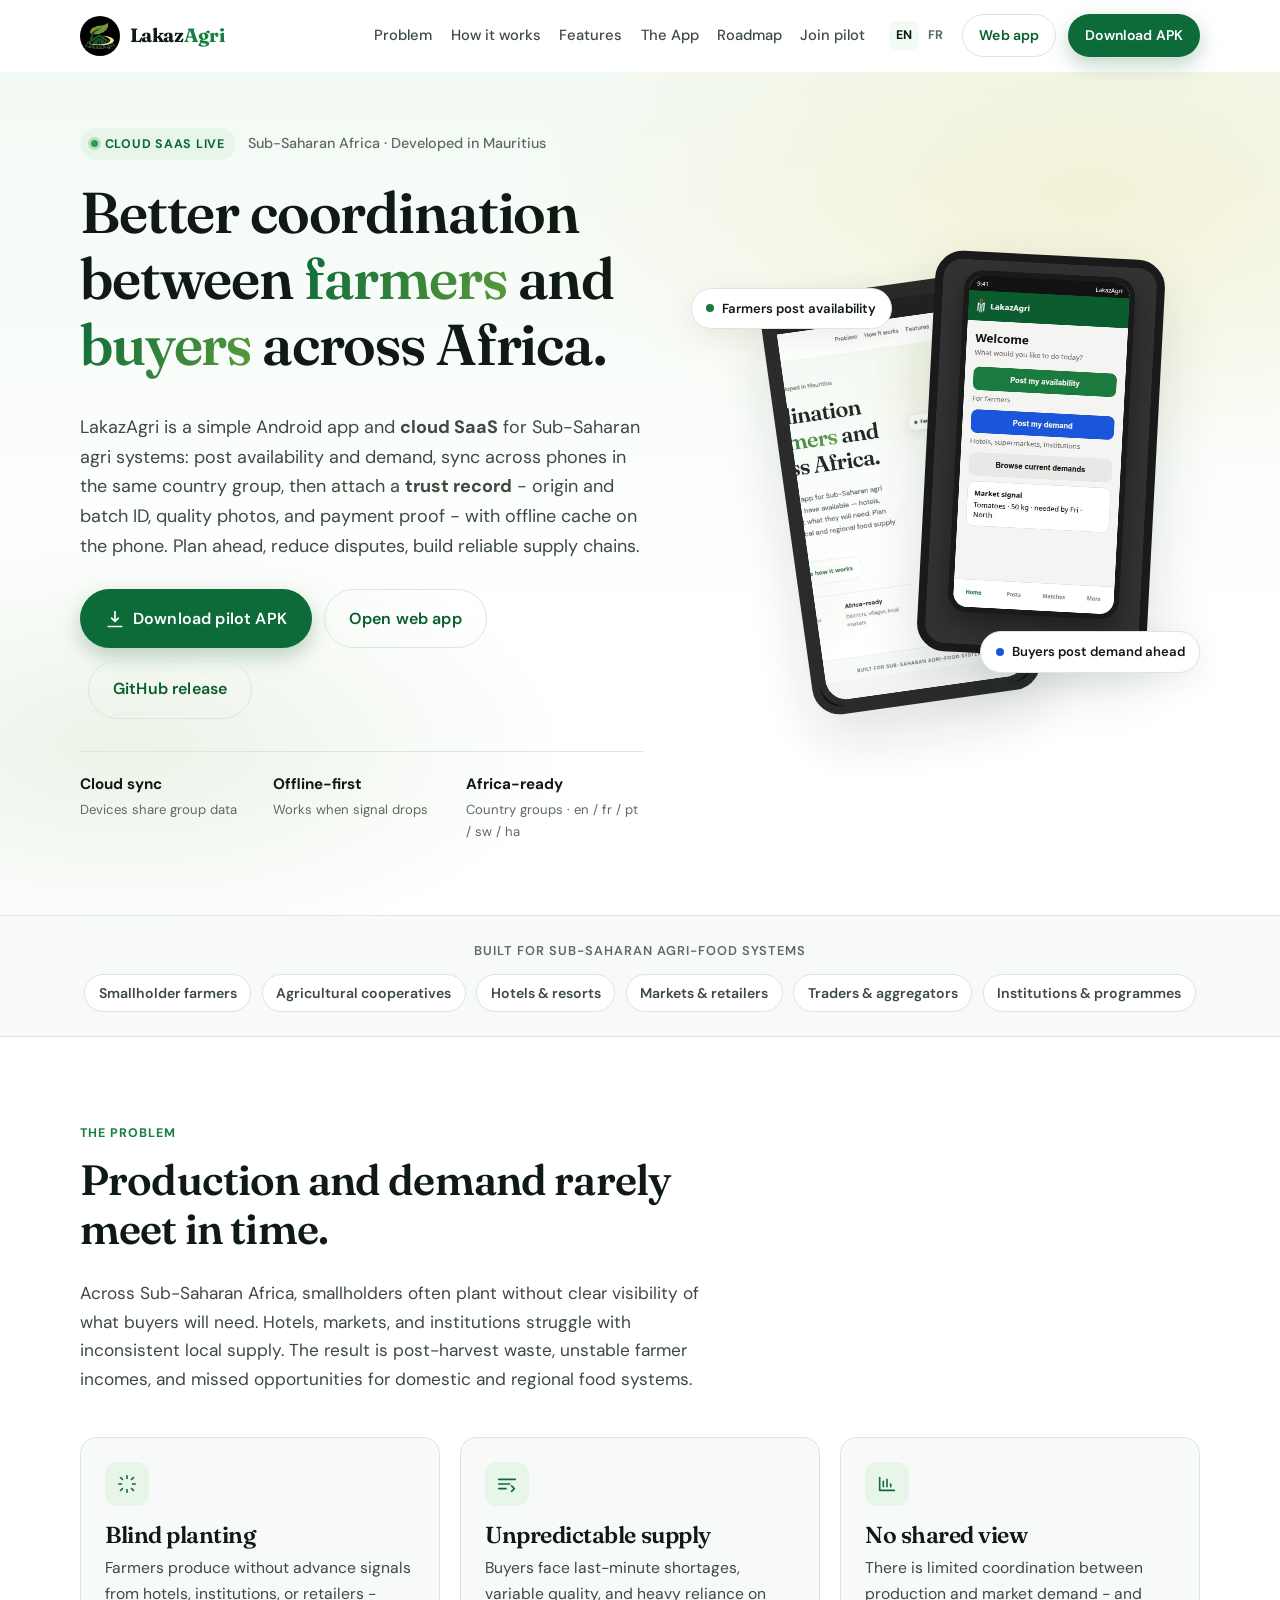
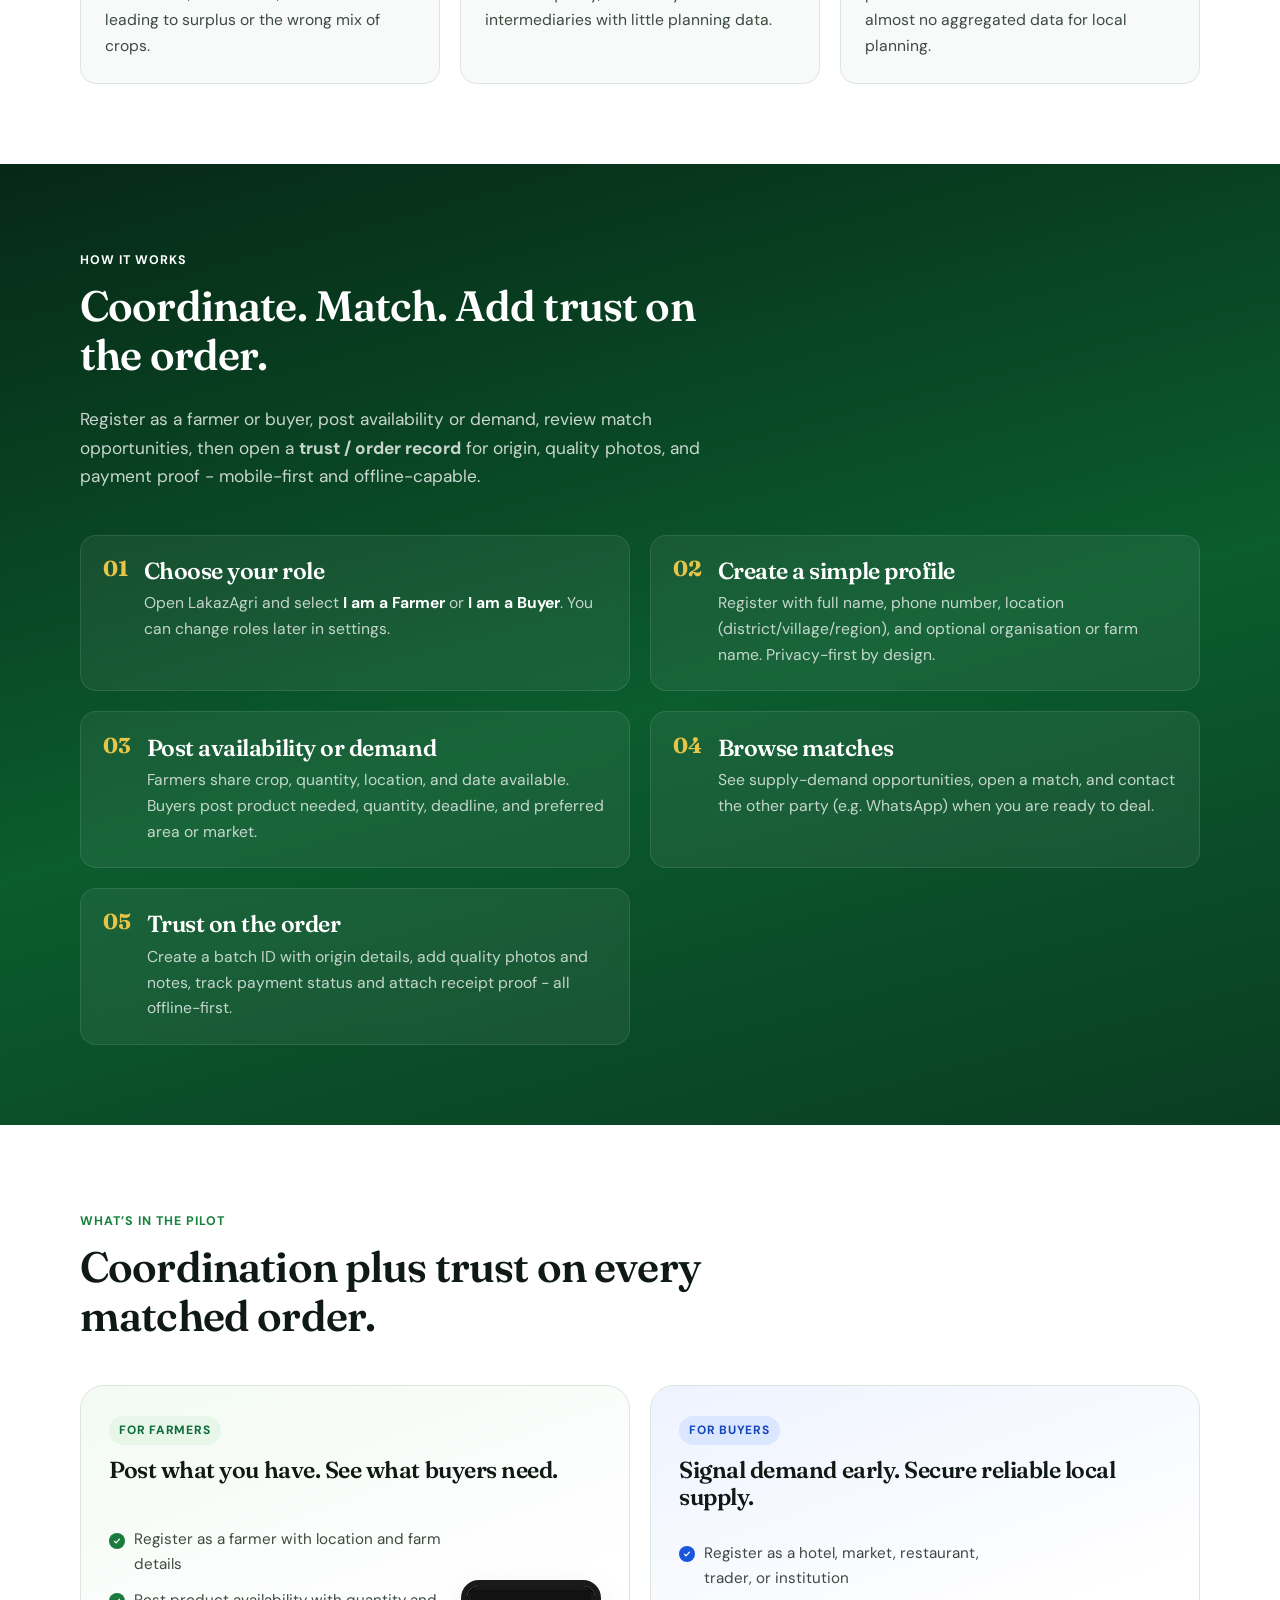
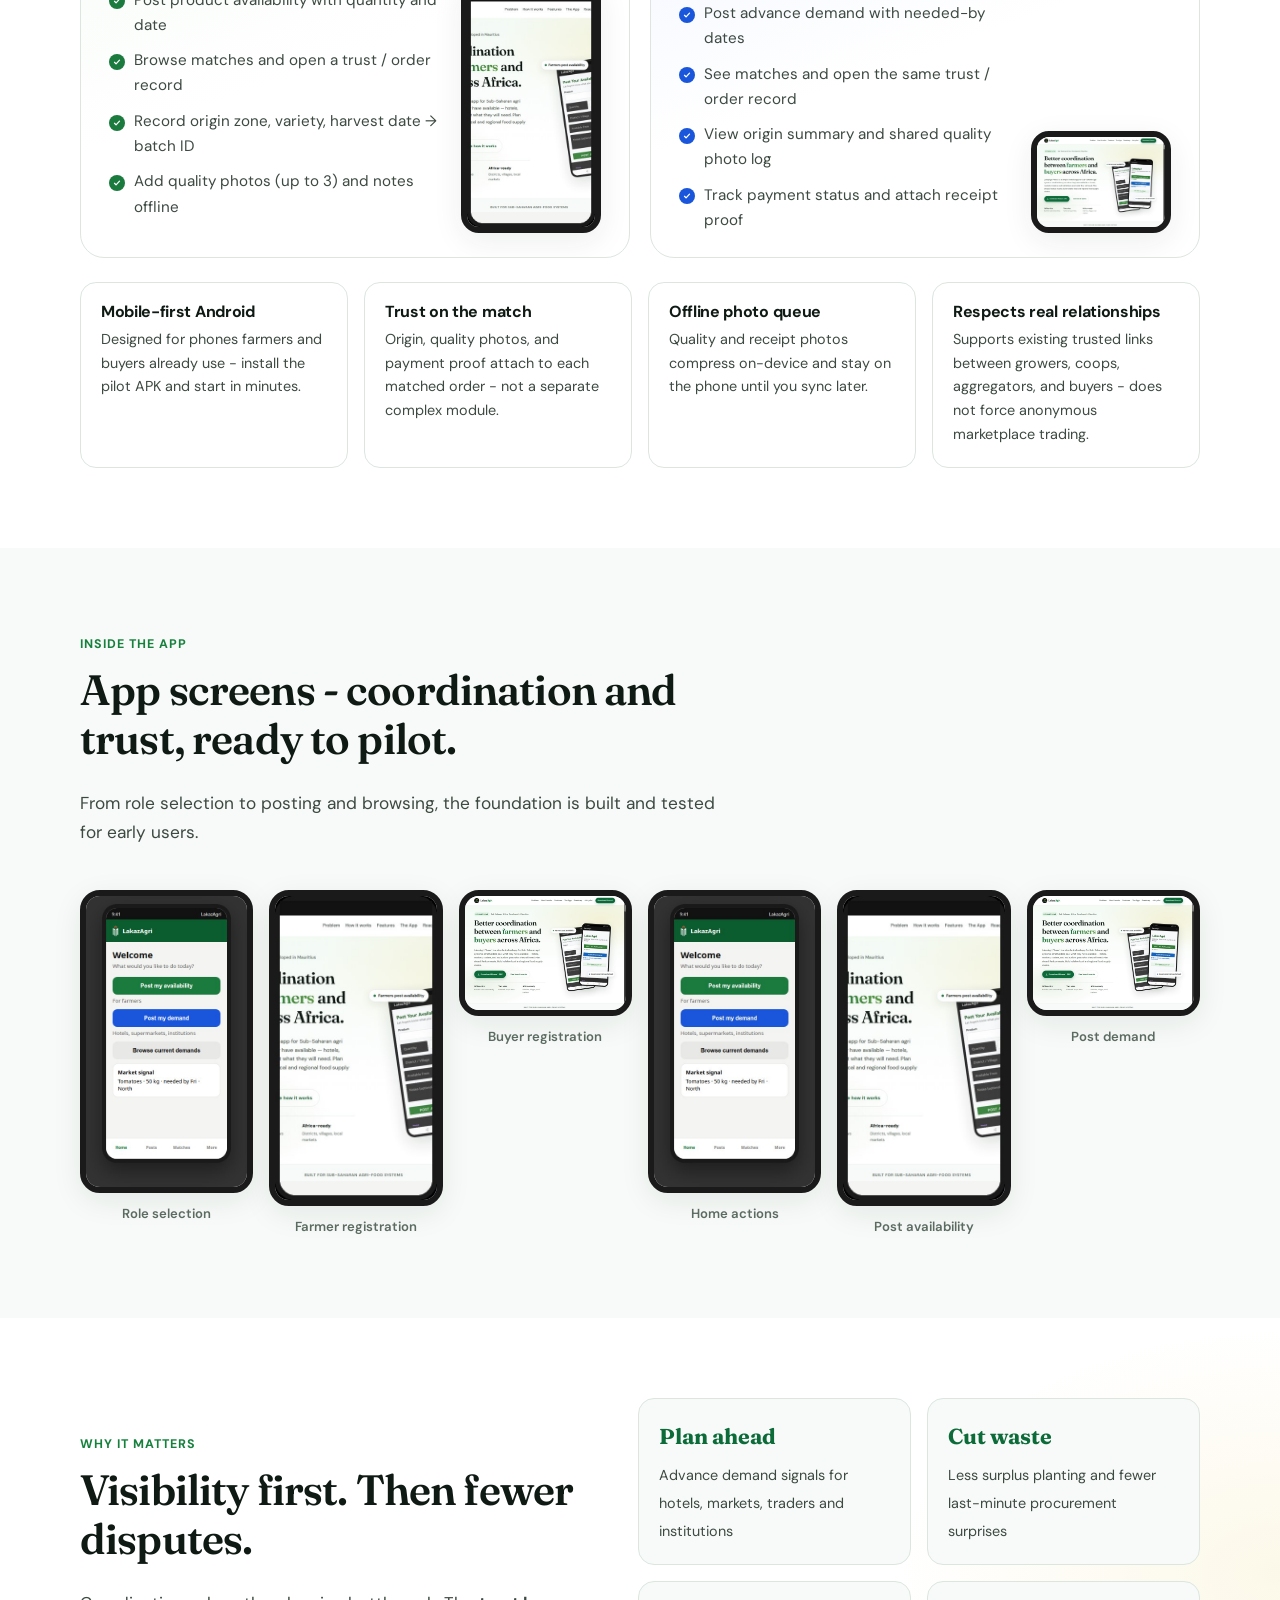
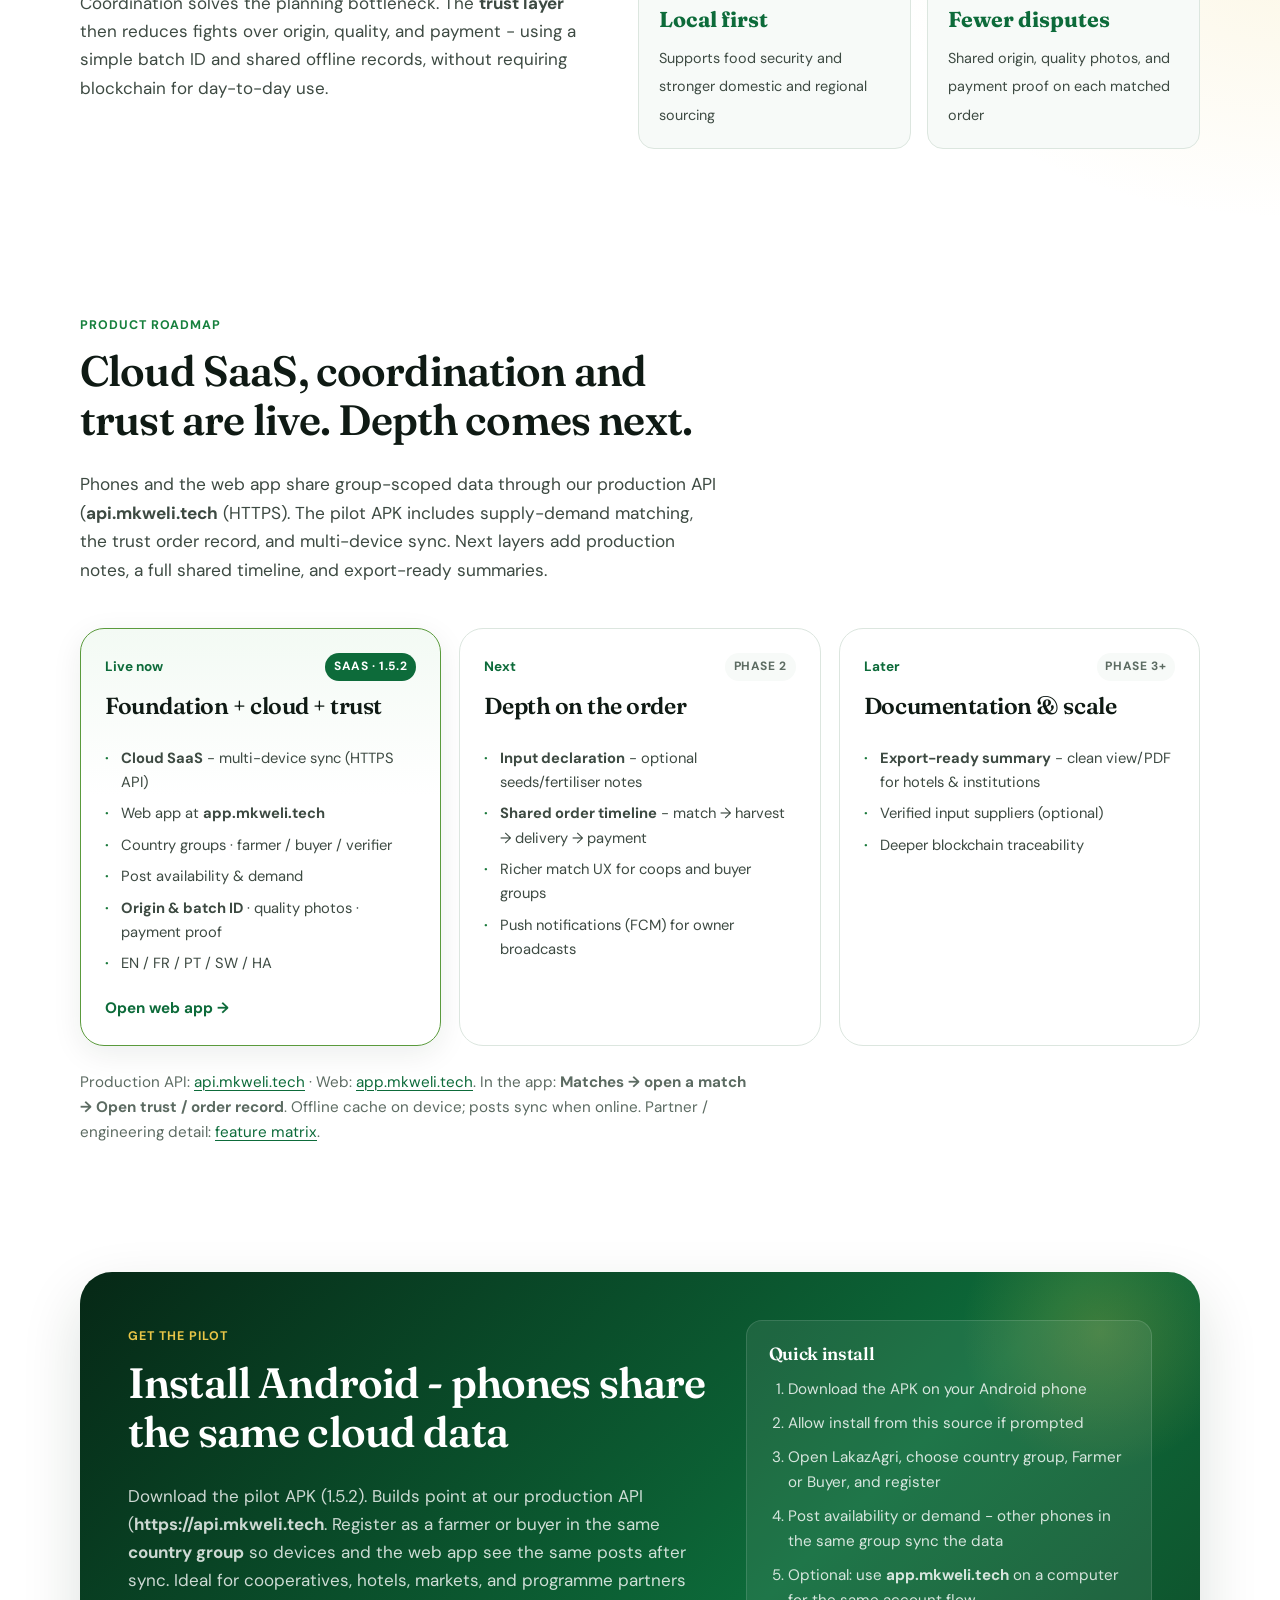
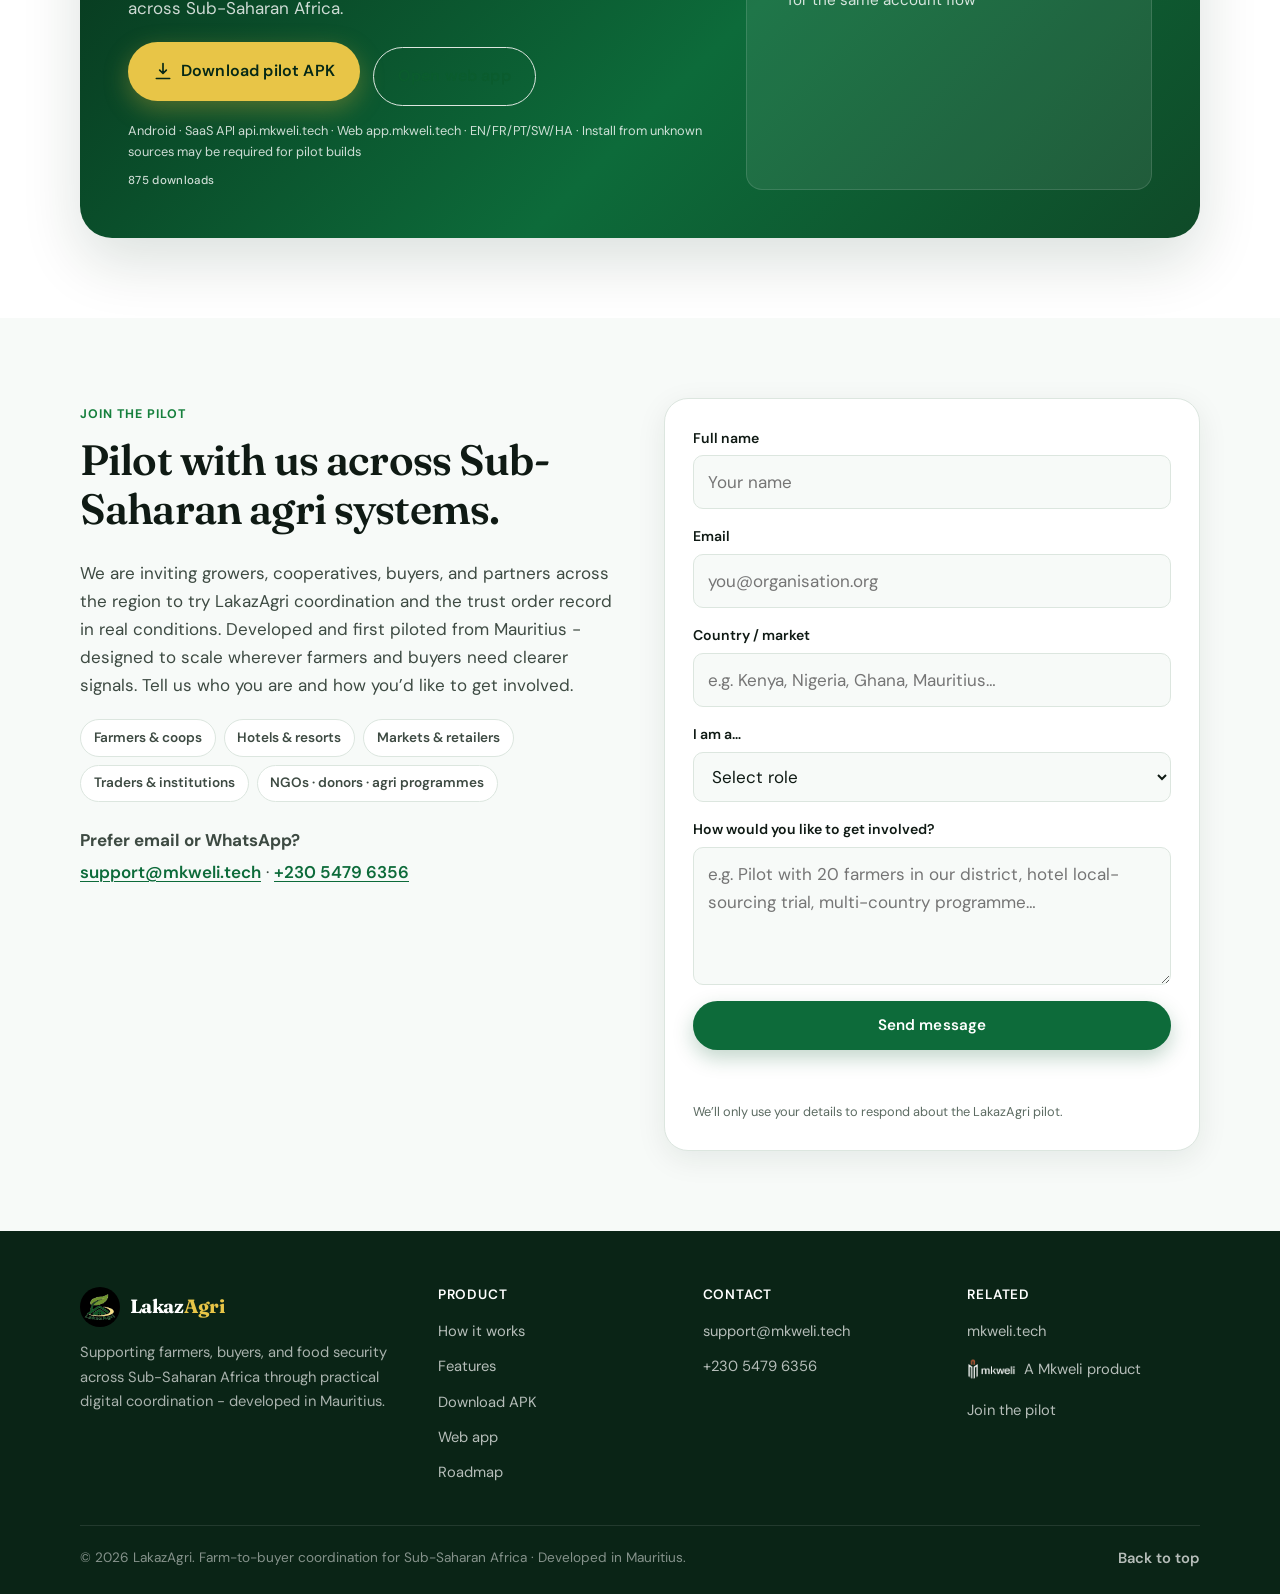
==== commit d51e4ae3: "Replace long dashes with short hyphens and add a French page. EN/FR switch keeps the matching sectio" ====
--- a/index.html
+++ b/index.html
@@ -3,8 +3,8 @@
 <head>
   <meta charset="UTF-8" />
   <meta name="viewport" content="width=device-width, initial-scale=1.0" />
-  <title>LakazAgri — Farm-to-Buyer App for Sub-Saharan Africa | Farmers, Hotels &amp; Markets</title>
-  <meta name="description" content="LakazAgri is a free, offline-first Android app and cloud SaaS for Sub-Saharan Africa that connects smallholder farmers with hotels, supermarkets, traders and institutions. Shared cloud data across devices, country groups, trust records — developed in Mauritius." />
+  <title>LakazAgri - Farm-to-Buyer App for Sub-Saharan Africa | Farmers, Hotels &amp; Markets</title>
+  <meta name="description" content="LakazAgri is a free, offline-first Android app and cloud SaaS for Sub-Saharan Africa that connects smallholder farmers with hotels, supermarkets, traders and institutions. Shared cloud data across devices, country groups, trust records - developed in Mauritius." />
   <meta name="keywords" content="LakazAgri, Sub-Saharan Africa agriculture, African smallholder farmers, farm to buyer Africa, farm to market app, agri supply chain Africa, smart agriculture Africa, offline farm app, hotel local produce Africa, food security Africa, agricultural marketplace Africa, cooperatives Africa, East Africa agri-tech, West Africa farming app, Southern Africa agriculture, Mauritius agri-tech, reduce post-harvest waste, buyer demand signals, rural connectivity agriculture" />
   <meta name="author" content="LakazAgri" />
   <meta name="robots" content="index, follow, max-image-preview:large, max-snippet:-1, max-video-preview:-1" />
@@ -17,6 +17,7 @@
   <meta name="target" content="all" />
   <link rel="canonical" href="https://lakazagri.mkweli.tech/" />
   <link rel="alternate" hreflang="en" href="https://lakazagri.mkweli.tech/" />
+  <link rel="alternate" hreflang="fr" href="https://lakazagri.mkweli.tech/fr.html" />
   <link rel="alternate" hreflang="x-default" href="https://lakazagri.mkweli.tech/" />
 
   <!-- Open Graph -->
@@ -28,7 +29,7 @@
   <meta property="og:locale:alternate" content="en_ZA" />
   <meta property="og:locale:alternate" content="en_GH" />
   <meta property="og:locale:alternate" content="fr_SN" />
-  <meta property="og:title" content="LakazAgri — Farm-to-Buyer Coordination for Sub-Saharan Africa" />
+  <meta property="og:title" content="LakazAgri - Farm-to-Buyer Coordination for Sub-Saharan Africa" />
   <meta property="og:description" content="Free offline-first Android app with cloud SaaS sync for African farmers and buyers. Shared posts by country group, web console, trust layer. Developed in Mauritius." />
   <meta property="og:type" content="website" />
   <meta property="og:url" content="https://lakazagri.mkweli.tech/" />
@@ -37,11 +38,11 @@
   <meta property="og:image:type" content="image/jpeg" />
   <meta property="og:image:width" content="1200" />
   <meta property="og:image:height" content="630" />
-  <meta property="og:image:alt" content="LakazAgri — farm-to-buyer coordination for Sub-Saharan Africa" />
+  <meta property="og:image:alt" content="LakazAgri - farm-to-buyer coordination for Sub-Saharan Africa" />
 
   <!-- Twitter / X -->
   <meta name="twitter:card" content="summary_large_image" />
-  <meta name="twitter:title" content="LakazAgri — Farm-to-Buyer App for Sub-Saharan Africa" />
+  <meta name="twitter:title" content="LakazAgri - Farm-to-Buyer App for Sub-Saharan Africa" />
   <meta name="twitter:description" content="Cloud SaaS + offline Android: match supply and demand, trust records, multi-device sync. Free pilot APK. Web: app.mkweli.tech." />
   <meta name="twitter:image" content="https://lakazagri.mkweli.tech/assets/og-image.jpg" />
   <meta name="twitter:image:alt" content="LakazAgri agri coordination app for Africa" />
@@ -63,7 +64,7 @@
         "@id": "https://lakazagri.mkweli.tech/#website",
         "url": "https://lakazagri.mkweli.tech/",
         "name": "LakazAgri",
-        "description": "Farm-to-buyer coordination app for Sub-Saharan Africa — connecting smallholder farmers with hotels, markets, traders and institutions. Developed in Mauritius.",
+        "description": "Farm-to-buyer coordination app for Sub-Saharan Africa - connecting smallholder farmers with hotels, markets, traders and institutions. Developed in Mauritius.",
         "inLanguage": "en",
         "publisher": { "@id": "https://lakazagri.mkweli.tech/#organization" }
       },
@@ -145,10 +146,10 @@
         "@type": "WebPage",
         "@id": "https://lakazagri.mkweli.tech/#webpage",
         "url": "https://lakazagri.mkweli.tech/",
-        "name": "LakazAgri — Farm-to-Buyer App for Sub-Saharan Africa",
+        "name": "LakazAgri - Farm-to-Buyer App for Sub-Saharan Africa",
         "isPartOf": { "@id": "https://lakazagri.mkweli.tech/#website" },
         "about": { "@id": "https://lakazagri.mkweli.tech/#app" },
-        "description": "Official website for LakazAgri — free mobile app connecting African farmers with hotels, markets and institutions, with trust records on matches. Developed in Mauritius for Sub-Saharan agri systems.",
+        "description": "Official website for LakazAgri - free mobile app connecting African farmers with hotels, markets and institutions, with trust records on matches. Developed in Mauritius for Sub-Saharan agri systems.",
         "inLanguage": "en",
         "primaryImageOfPage": {
           "@type": "ImageObject",
@@ -179,6 +180,10 @@
         <a href="#pilot">Join pilot</a>
       </nav>
       <div class="nav-actions">
+        <div class="lang-switch" aria-label="Language">
+          <a href="/" lang="en" hreflang="en" aria-current="true">EN</a>
+          <a href="fr.html" lang="fr" hreflang="fr">FR</a>
+        </div>
         <a class="btn btn-ghost btn-sm" href="https://app.mkweli.tech/" rel="noopener noreferrer" target="_blank">Web app</a>
         <a class="btn btn-primary btn-sm" href="#download">Download APK</a>
         <button class="nav-toggle" id="nav-toggle" aria-expanded="false" aria-controls="primary-nav" aria-label="Open menu">
@@ -201,8 +206,8 @@
           <h1>Better coordination between <em>farmers</em> and <em>buyers</em> across Africa.</h1>
           <p class="lead">
             LakazAgri is a simple Android app and <strong>cloud SaaS</strong> for Sub-Saharan agri systems: post availability and demand,
-            sync across phones in the same country group, then attach a <strong>trust record</strong> — origin and batch ID, quality photos,
-            and payment proof — with offline cache on the phone. Plan ahead, reduce disputes, build reliable supply chains.
+            sync across phones in the same country group, then attach a <strong>trust record</strong> - origin and batch ID, quality photos,
+            and payment proof - with offline cache on the phone. Plan ahead, reduce disputes, build reliable supply chains.
           </p>
           <div class="hero-ctas">
             <a class="btn btn-primary btn-lg" href="#download">
@@ -283,7 +288,7 @@
               <svg viewBox="0 0 24 24" fill="none"><path d="M12 3v3m0 12v3M4.9 4.9l2.1 2.1m9.9 9.9l2.1 2.1M3 12h3m12 0h3M4.9 19.1l2.1-2.1m9.9-9.9l2.1-2.1" stroke="currentColor" stroke-width="1.75" stroke-linecap="round"/></svg>
             </div>
             <h3>Blind planting</h3>
-            <p>Farmers produce without advance signals from hotels, institutions, or retailers — leading to surplus or the wrong mix of crops.</p>
+            <p>Farmers produce without advance signals from hotels, institutions, or retailers - leading to surplus or the wrong mix of crops.</p>
           </article>
           <article class="problem-card">
             <div class="icon-wrap" aria-hidden="true">
@@ -297,7 +302,7 @@
               <svg viewBox="0 0 24 24" fill="none"><path d="M4 19V5m0 14h16M8 15V9m4 6V7m4 8v-3" stroke="currentColor" stroke-width="1.75" stroke-linecap="round" stroke-linejoin="round"/></svg>
             </div>
             <h3>No shared view</h3>
-            <p>There is limited coordination between production and market demand — and almost no aggregated data for local planning.</p>
+            <p>There is limited coordination between production and market demand - and almost no aggregated data for local planning.</p>
           </article>
         </div>
       </div>
@@ -311,7 +316,7 @@
           <h2>Coordinate. Match. Add trust on the order.</h2>
           <p>
             Register as a farmer or buyer, post availability or demand, review match opportunities, then open a
-            <strong>trust / order record</strong> for origin, quality photos, and payment proof — mobile-first and offline-capable.
+            <strong>trust / order record</strong> for origin, quality photos, and payment proof - mobile-first and offline-capable.
           </p>
         </div>
         <ol class="steps">
@@ -340,14 +345,14 @@
             <span class="step-num">04</span>
             <div>
               <h3>Browse matches</h3>
-              <p>See supply–demand opportunities, open a match, and contact the other party (e.g. WhatsApp) when you are ready to deal.</p>
+              <p>See supply-demand opportunities, open a match, and contact the other party (e.g. WhatsApp) when you are ready to deal.</p>
             </div>
           </li>
           <li class="step">
             <span class="step-num">05</span>
             <div>
               <h3>Trust on the order</h3>
-              <p>Create a batch ID with origin details, add quality photos and notes, track payment status and attach receipt proof — all offline-first.</p>
+              <p>Create a batch ID with origin details, add quality photos and notes, track payment status and attach receipt proof - all offline-first.</p>
             </div>
           </li>
         </ol>
@@ -399,11 +404,11 @@
         <div class="feature-grid">
           <article class="mini-feature">
             <h4>Mobile-first Android</h4>
-            <p>Designed for phones farmers and buyers already use — install the pilot APK and start in minutes.</p>
+            <p>Designed for phones farmers and buyers already use - install the pilot APK and start in minutes.</p>
           </article>
           <article class="mini-feature">
             <h4>Trust on the match</h4>
-            <p>Origin, quality photos, and payment proof attach to each matched order — not a separate complex module.</p>
+            <p>Origin, quality photos, and payment proof attach to each matched order - not a separate complex module.</p>
           </article>
           <article class="mini-feature">
             <h4>Offline photo queue</h4>
@@ -411,7 +416,7 @@
           </article>
           <article class="mini-feature">
             <h4>Respects real relationships</h4>
-            <p>Supports existing trusted links between growers, coops, aggregators, and buyers — does not force anonymous marketplace trading.</p>
+            <p>Supports existing trusted links between growers, coops, aggregators, and buyers - does not force anonymous marketplace trading.</p>
           </article>
         </div>
       </div>
@@ -422,12 +427,12 @@
       <div class="container">
         <div class="section-head">
           <span class="section-tag">Inside the app</span>
-          <h2>App screens — coordination and trust, ready to pilot.</h2>
+          <h2>App screens - coordination and trust, ready to pilot.</h2>
           <p>From role selection to posting and browsing, the foundation is built and tested for early users.</p>
         </div>
         <div class="gallery" role="list">
           <figure class="gallery-item" role="listitem">
-            <img src="assets/screenshots/Screenshot_20260616_174404_mu.lakazagri.jpg" alt="Welcome — choose Farmer or Buyer role" width="220" height="440" loading="lazy" />
+            <img src="assets/screenshots/Screenshot_20260616_174404_mu.lakazagri.jpg" alt="Welcome - choose Farmer or Buyer role" width="220" height="440" loading="lazy" />
             <figcaption>Role selection</figcaption>
           </figure>
           <figure class="gallery-item" role="listitem">
@@ -462,7 +467,7 @@
           <h2>Visibility first. Then fewer disputes.</h2>
           <p>
             Coordination solves the planning bottleneck. The <strong>trust layer</strong> then reduces fights over origin, quality,
-            and payment — using a simple batch ID and shared offline records, without requiring blockchain for day-to-day use.
+            and payment - using a simple batch ID and shared offline records, without requiring blockchain for day-to-day use.
           </p>
         </div>
         <ul class="outcome-stats">
@@ -494,7 +499,7 @@
           <h2>Cloud SaaS, coordination and trust are live. Depth comes next.</h2>
           <p>
             Phones and the web app share group-scoped data through our production API
-            (<strong>api.mkweli.tech</strong> (HTTPS). The pilot APK includes supply–demand matching,
+            (<strong>api.mkweli.tech</strong> (HTTPS). The pilot APK includes supply-demand matching,
             the trust order record, and multi-device sync. Next layers add production notes, a full shared timeline, and export-ready summaries.
           </p>
         </div>
@@ -506,7 +511,7 @@
             </div>
             <h3>Foundation + cloud + trust</h3>
             <ul>
-              <li><strong>Cloud SaaS</strong> — multi-device sync (HTTPS API)</li>
+              <li><strong>Cloud SaaS</strong> - multi-device sync (HTTPS API)</li>
               <li>Web app at <strong>app.mkweli.tech</strong></li>
               <li>Country groups · farmer / buyer / verifier</li>
               <li>Post availability &amp; demand</li>
@@ -522,8 +527,8 @@
             </div>
             <h3>Depth on the order</h3>
             <ul>
-              <li><strong>Input declaration</strong> — optional seeds/fertiliser notes</li>
-              <li><strong>Shared order timeline</strong> — match → harvest → delivery → payment</li>
+              <li><strong>Input declaration</strong> - optional seeds/fertiliser notes</li>
+              <li><strong>Shared order timeline</strong> - match → harvest → delivery → payment</li>
               <li>Richer match UX for coops and buyer groups</li>
               <li>Push notifications (FCM) for owner broadcasts</li>
             </ul>
@@ -535,7 +540,7 @@
             </div>
             <h3>Documentation &amp; scale</h3>
             <ul>
-              <li><strong>Export-ready summary</strong> — clean view/PDF for hotels &amp; institutions</li>
+              <li><strong>Export-ready summary</strong> - clean view/PDF for hotels &amp; institutions</li>
               <li>Verified input suppliers (optional)</li>
               <li>Deeper blockchain traceability</li>
             </ul>
@@ -556,7 +561,7 @@
       <div class="container download-card">
         <div class="download-copy">
           <span class="section-tag on-dark">Get the pilot</span>
-          <h2>Install Android — phones share the same cloud data</h2>
+          <h2>Install Android - phones share the same cloud data</h2>
           <p>
             Download the pilot APK (1.5.2). Builds point at our production API
             (<strong>https://api.mkweli.tech</strong>. Register as a farmer or buyer in the same
@@ -581,7 +586,7 @@
               <li>Download the APK on your Android phone</li>
               <li>Allow install from this source if prompted</li>
               <li>Open LakazAgri, choose country group, Farmer or Buyer, and register</li>
-              <li>Post availability or demand — other phones in the same group sync the data</li>
+              <li>Post availability or demand - other phones in the same group sync the data</li>
               <li>Optional: use <strong>app.mkweli.tech</strong> on a computer for the same account flow</li>
             </ol>
           </div>
@@ -598,7 +603,7 @@
             <h2>Pilot with us across Sub-Saharan agri systems.</h2>
             <p>
               We are inviting growers, cooperatives, buyers, and partners across the region to try LakazAgri coordination and the trust order record in real conditions.
-              Developed and first piloted from Mauritius — designed to scale wherever farmers and buyers need clearer signals.
+              Developed and first piloted from Mauritius - designed to scale wherever farmers and buyers need clearer signals.
               Tell us who you are and how you’d like to get involved.
             </p>
             <ul class="audience-pills">
@@ -665,7 +670,7 @@
           <img src="assets/Logo.png" alt="LakazAgri logo" width="40" height="40" class="brand-logo" />
           <span class="brand-text">Lakaz<span>Agri</span></span>
         </a>
-        <p>Supporting farmers, buyers, and food security across Sub-Saharan Africa through practical digital coordination — developed in Mauritius.</p>
+        <p>Supporting farmers, buyers, and food security across Sub-Saharan Africa through practical digital coordination - developed in Mauritius.</p>
       </div>
       <div>
         <h4>Product</h4>
--- a/styles.css
+++ b/styles.css
@@ -1,5 +1,5 @@
 /* =========================================================
-   LakazAgri Phase 1 — Marketing site
+   LakazAgri Phase 1 - Marketing site
    Brand: deep greens + leaf green + gold accent (logo)
    ========================================================= */
 
@@ -190,6 +190,24 @@
 }
 .nav a:hover { color: var(--green-800); }
 .nav-actions { display: flex; align-items: center; gap: 0.75rem; }
+.lang-switch {
+  display: inline-flex;
+  align-items: center;
+  gap: 0.15rem;
+  flex-shrink: 0;
+  font-size: 0.78rem;
+  font-weight: 700;
+  letter-spacing: 0.04em;
+}
+.lang-switch a {
+  color: var(--muted);
+  text-decoration: none;
+  padding: 0.28rem 0.4rem;
+  border-radius: 8px;
+}
+.lang-switch a:hover,
+.lang-switch a[aria-current="true"] { color: var(--ink); }
+.lang-switch a[aria-current="true"] { background: var(--green-50); }
 .nav-toggle {
   display: none;
   width: 42px;
@@ -766,13 +784,6 @@
 .download-copy h2 { color: #fff; }
 .download-copy p { color: rgba(255, 255, 255, 0.8); max-width: 36rem; }
 .download-actions { margin-top: 1.25rem; }
-.dl-counter {
-  margin: 0.55rem 0 0;
-  font-size: 0.72rem;
-  letter-spacing: 0.03em;
-  font-weight: 500;
-  color: rgba(255, 255, 255, 0.62);
-}
 .fine-print {
   font-size: 0.8rem;
   color: rgba(255, 255, 255, 0.55);
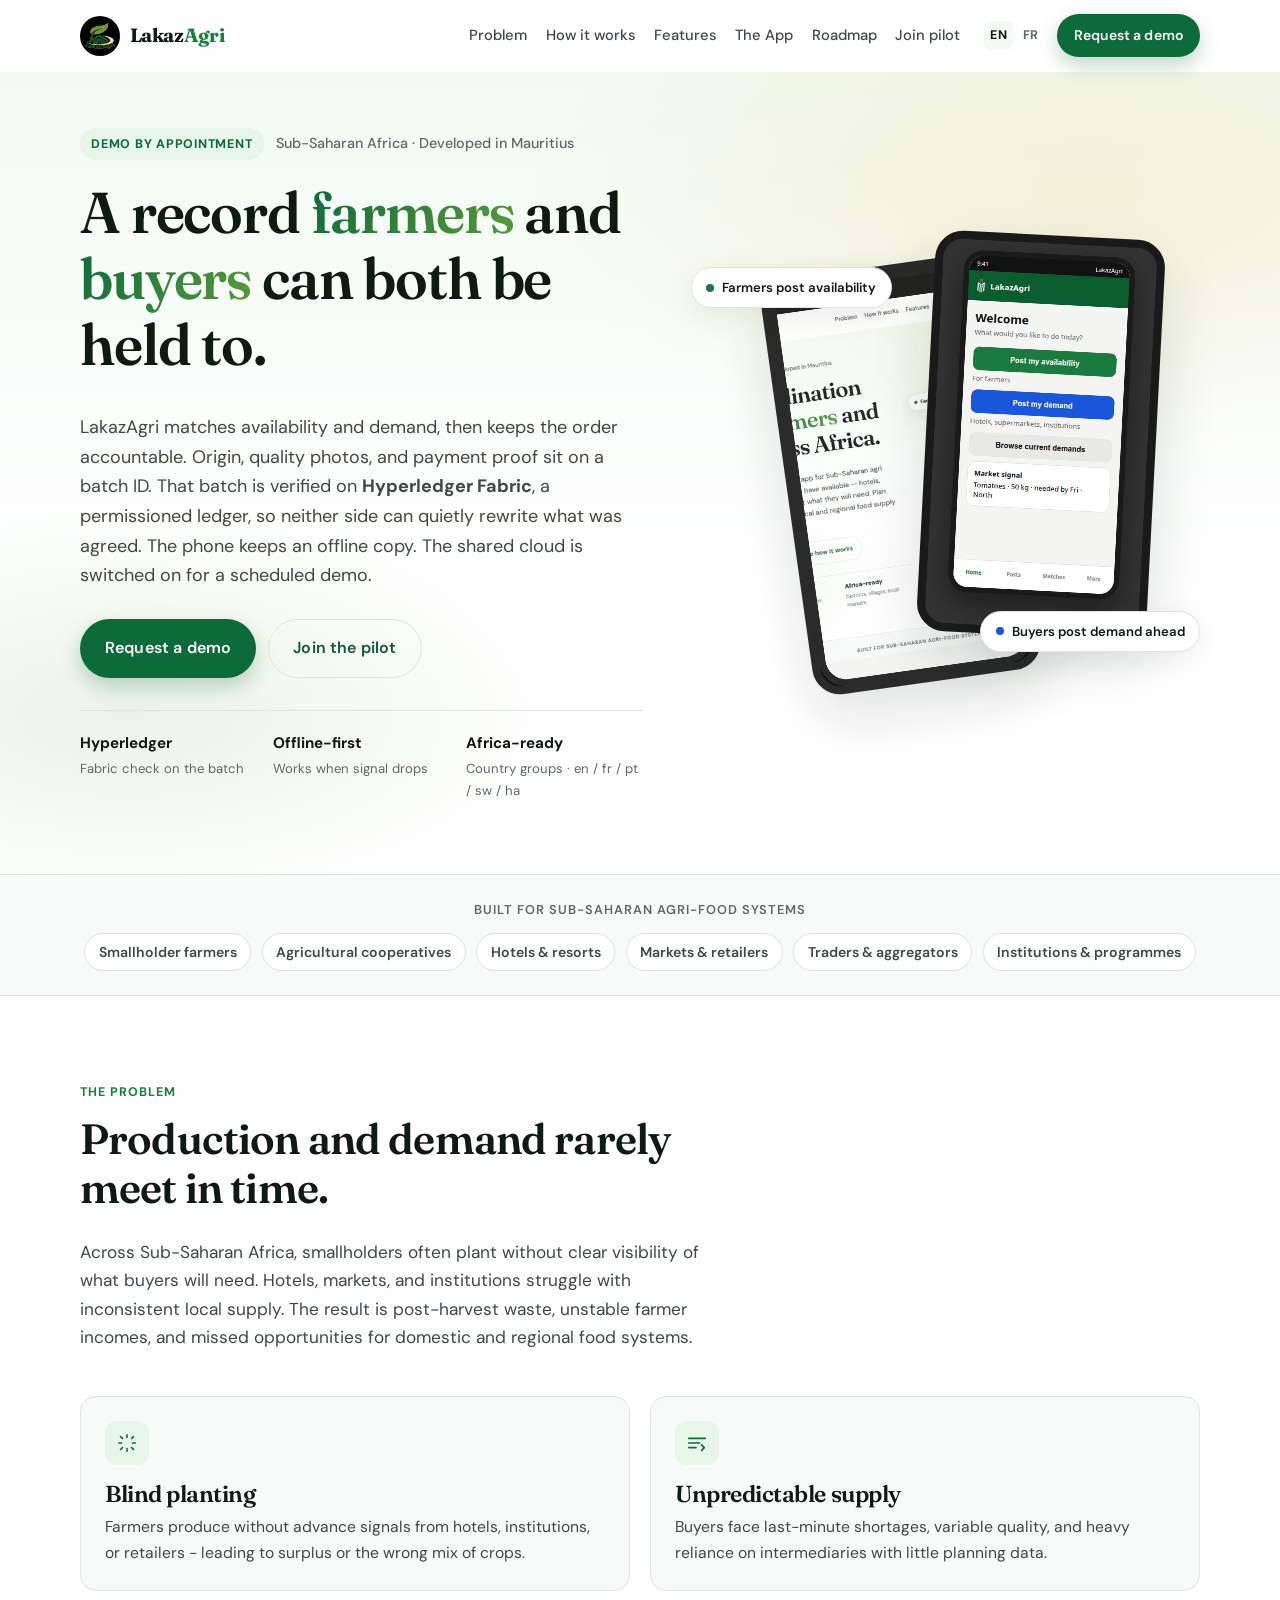
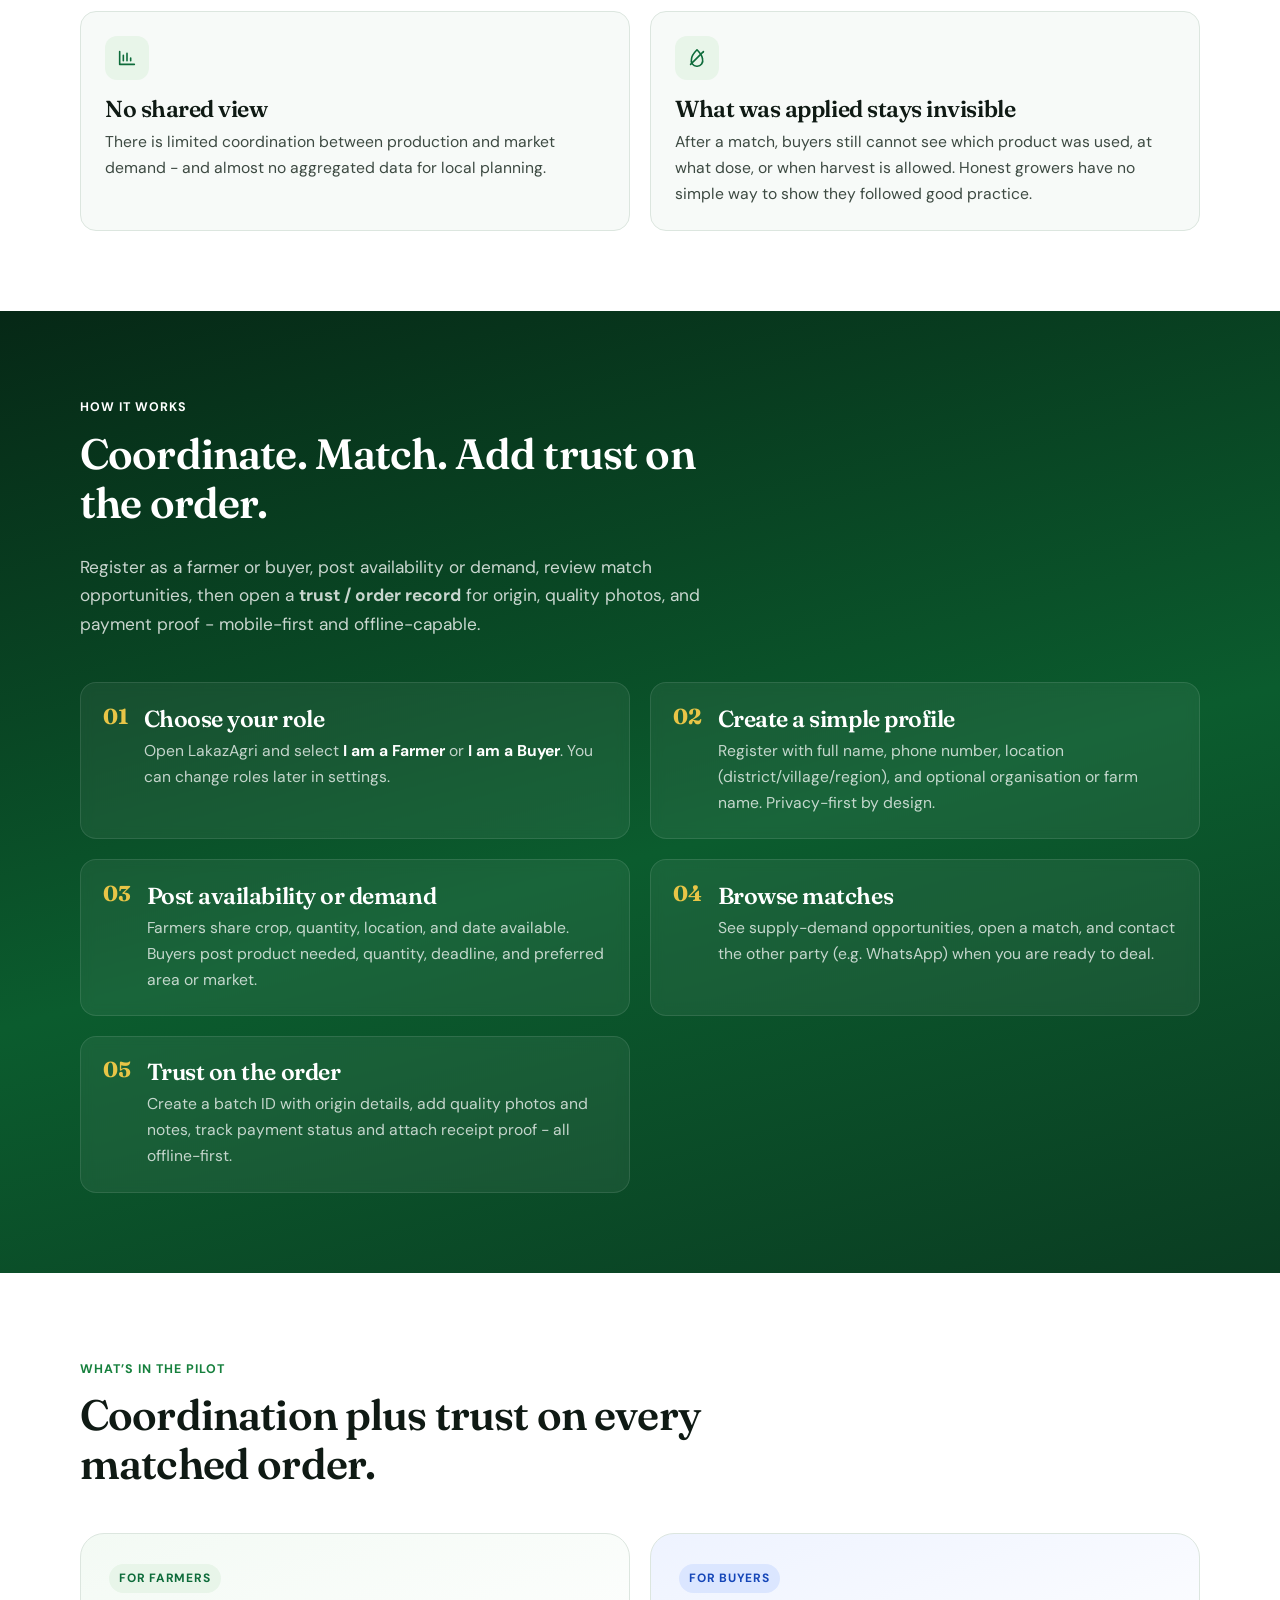
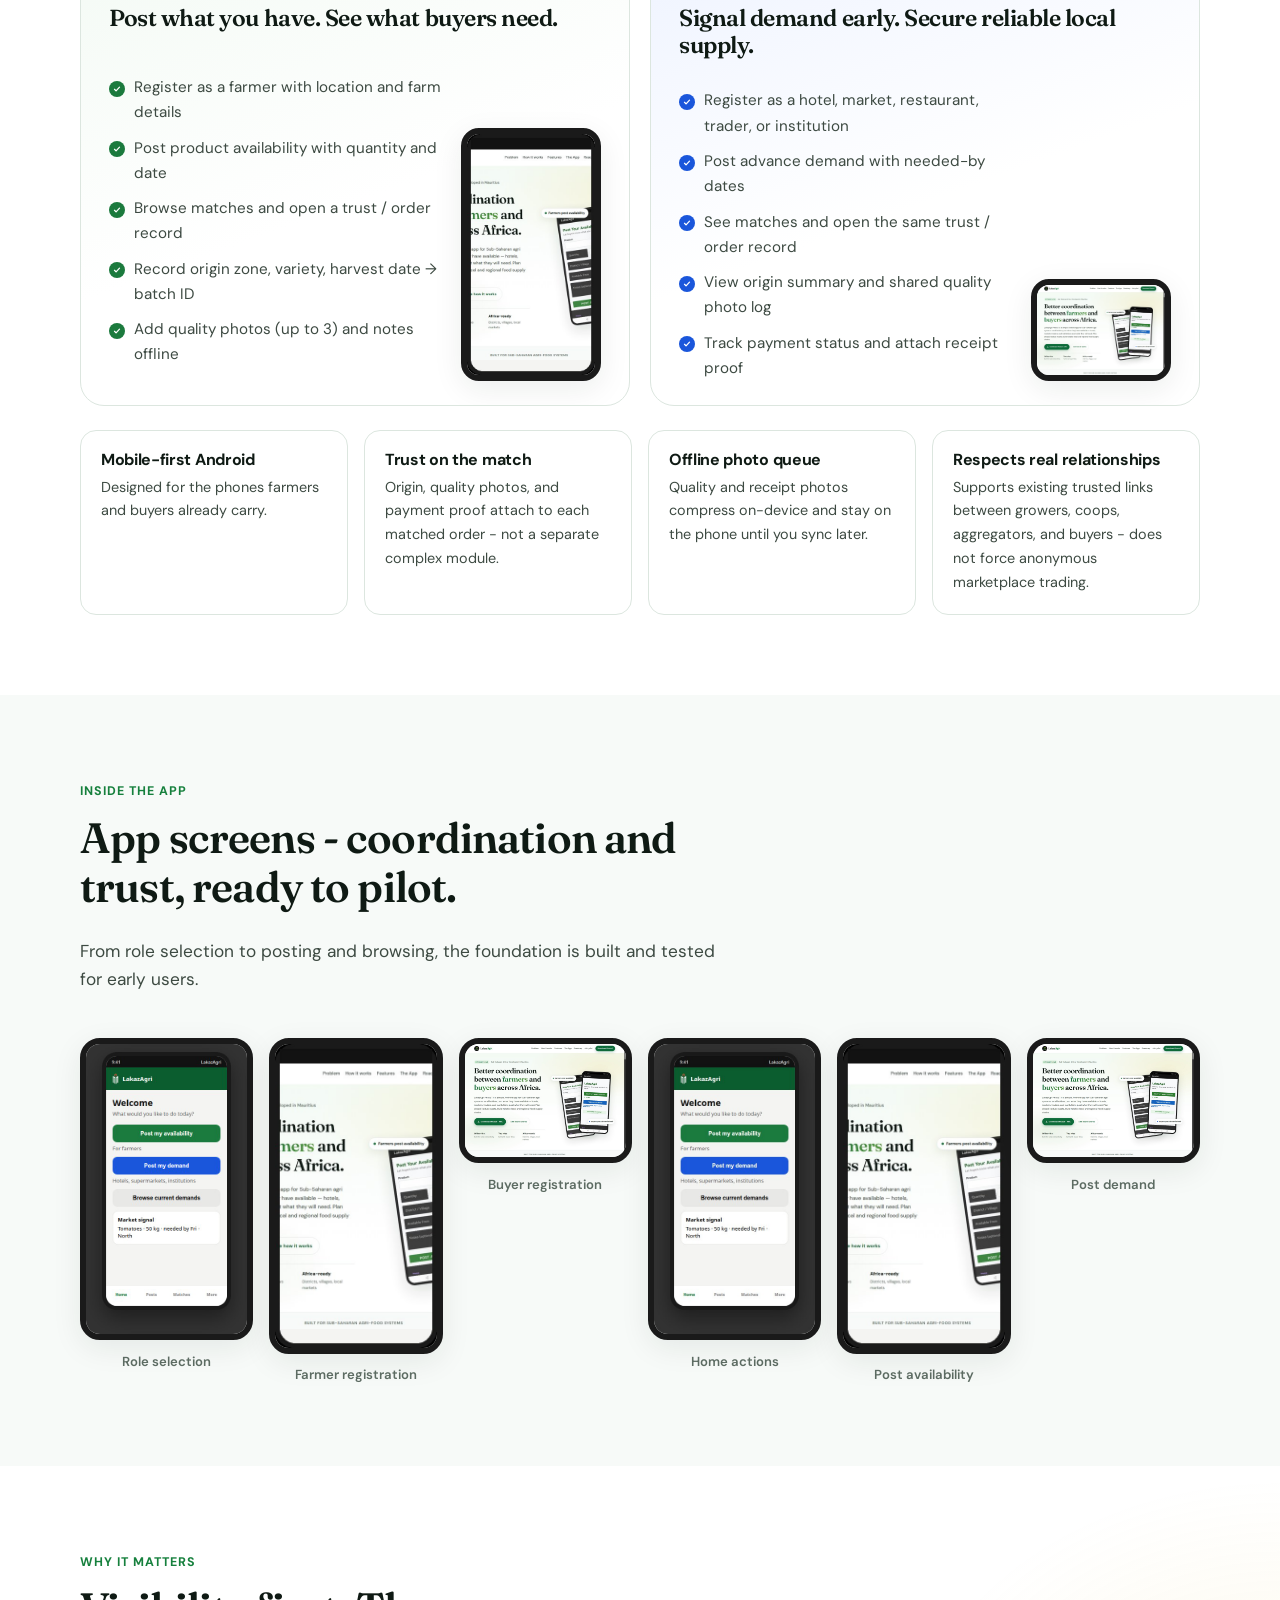
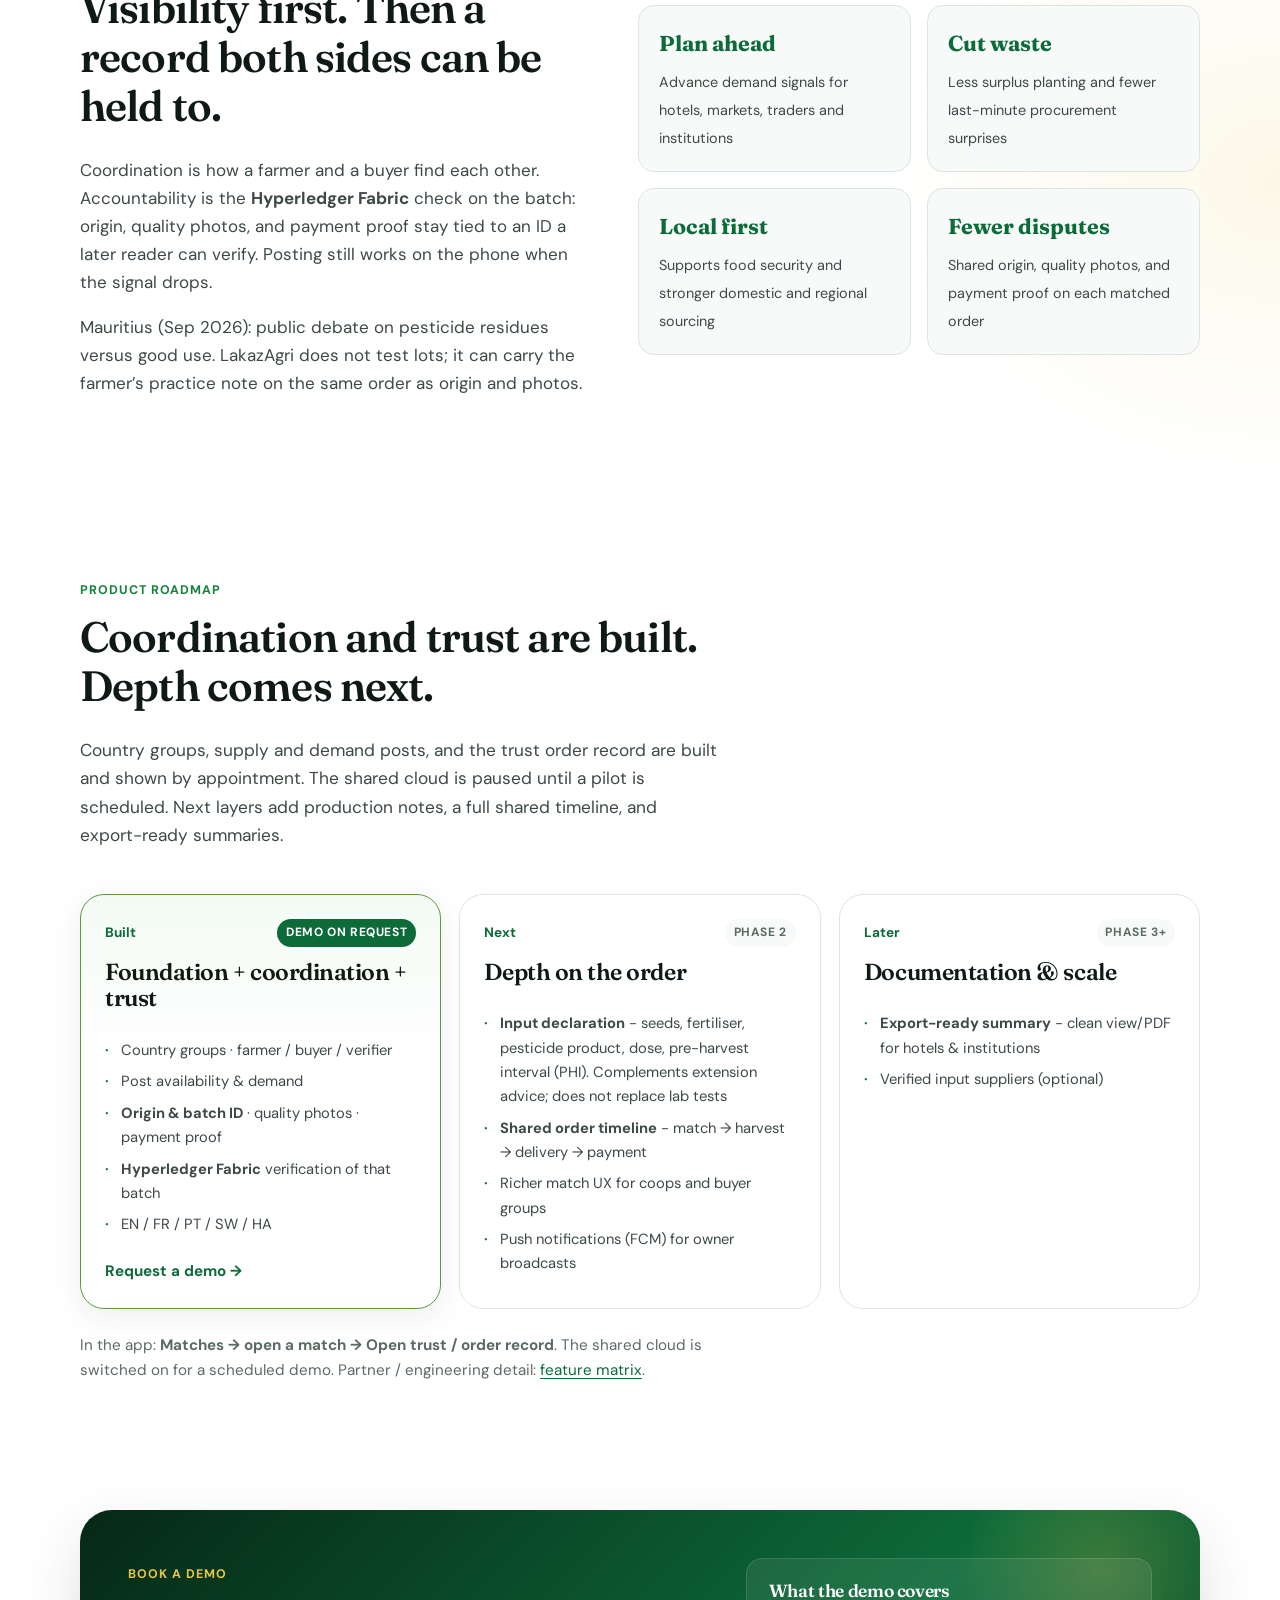
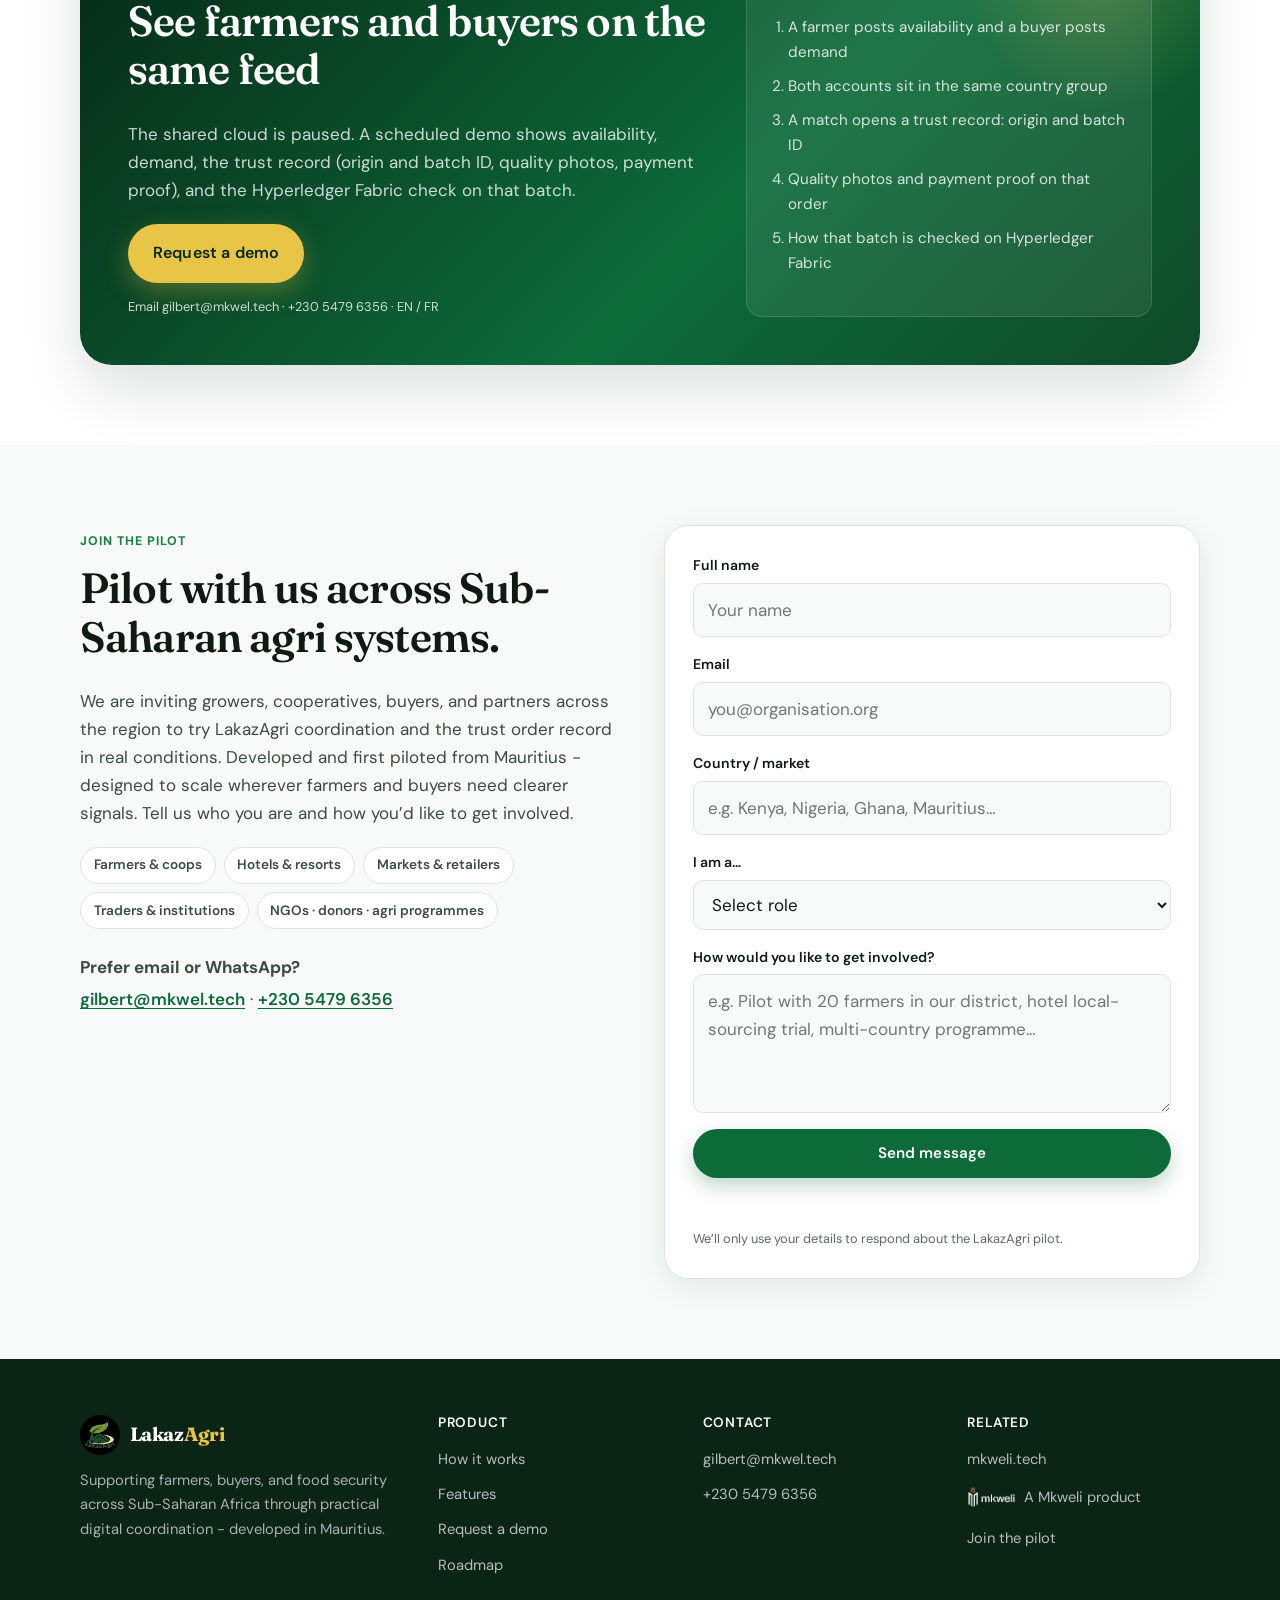
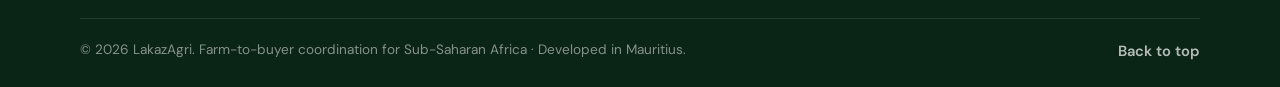
==== commit 665b9b3f: "Park the public pilot and lead with Hyperledger accountability. The shared cloud is paused, so the s" ====
--- a/index.html
+++ b/index.html
@@ -4,7 +4,7 @@
   <meta charset="UTF-8" />
   <meta name="viewport" content="width=device-width, initial-scale=1.0" />
   <title>LakazAgri - Farm-to-Buyer App for Sub-Saharan Africa | Farmers, Hotels &amp; Markets</title>
-  <meta name="description" content="LakazAgri is a free, offline-first Android app and cloud SaaS for Sub-Saharan Africa that connects smallholder farmers with hotels, supermarkets, traders and institutions. Shared cloud data across devices, country groups, trust records - developed in Mauritius." />
+  <meta name="description" content="LakazAgri connects farmers and buyers, then holds both sides to the same batch record. Accountability is a Hyperledger Fabric verification. Demos by appointment. Developed in Mauritius." />
   <meta name="keywords" content="LakazAgri, Sub-Saharan Africa agriculture, African smallholder farmers, farm to buyer Africa, farm to market app, agri supply chain Africa, smart agriculture Africa, offline farm app, hotel local produce Africa, food security Africa, agricultural marketplace Africa, cooperatives Africa, East Africa agri-tech, West Africa farming app, Southern Africa agriculture, Mauritius agri-tech, reduce post-harvest waste, buyer demand signals, rural connectivity agriculture" />
   <meta name="author" content="LakazAgri" />
   <meta name="robots" content="index, follow, max-image-preview:large, max-snippet:-1, max-video-preview:-1" />
@@ -30,7 +30,7 @@
   <meta property="og:locale:alternate" content="en_GH" />
   <meta property="og:locale:alternate" content="fr_SN" />
   <meta property="og:title" content="LakazAgri - Farm-to-Buyer Coordination for Sub-Saharan Africa" />
-  <meta property="og:description" content="Free offline-first Android app with cloud SaaS sync for African farmers and buyers. Shared posts by country group, web console, trust layer. Developed in Mauritius." />
+  <meta property="og:description" content="Farm-to-buyer coordination with accountability on Hyperledger Fabric. Origin, quality photos, and payment proof on a batch a buyer can verify. Demos by appointment." />
   <meta property="og:type" content="website" />
   <meta property="og:url" content="https://lakazagri.mkweli.tech/" />
   <meta property="og:image" content="https://lakazagri.mkweli.tech/assets/og-image.jpg" />
@@ -43,7 +43,7 @@
   <!-- Twitter / X -->
   <meta name="twitter:card" content="summary_large_image" />
   <meta name="twitter:title" content="LakazAgri - Farm-to-Buyer App for Sub-Saharan Africa" />
-  <meta name="twitter:description" content="Cloud SaaS + offline Android: match supply and demand, trust records, multi-device sync. Free pilot APK. Web: app.mkweli.tech." />
+  <meta name="twitter:description" content="Farmers and buyers share one batch record. Accountability is a Hyperledger Fabric verification. Demos by appointment." />
   <meta name="twitter:image" content="https://lakazagri.mkweli.tech/assets/og-image.jpg" />
   <meta name="twitter:image:alt" content="LakazAgri agri coordination app for Africa" />
 
@@ -79,7 +79,7 @@
           "width": 500,
           "height": 500
         },
-        "email": "support@mkweli.tech",
+        "email": "gilbert@mkwel.tech",
         "telephone": "+230-5479-6356",
         "foundingLocation": {
           "@type": "Place",
@@ -103,8 +103,6 @@
         ],
         "sameAs": [
           "https://mkweli.tech/",
-          "https://app.mkweli.tech/",
-          "https://api.mkweli.tech/api/health",
           "https://github.com/gilbertbouic/lakazAgri"
         ]
       },
@@ -120,18 +118,17 @@
           "price": "0",
           "priceCurrency": "USD"
         },
-        "description": "Offline-first Android app with multi-device cloud sync for African farmers and buyers: post availability and demand, match orders, country groups, origin/batch, quality photos and payment proof. Developed in Mauritius.",
+        "description": "Offline-first Android app for African farmers and buyers: post availability and demand, match orders, then verify the batch on Hyperledger Fabric for accountability. Developed in Mauritius.",
         "url": "https://lakazagri.mkweli.tech/",
-        "downloadUrl": "https://lakazagri.mkweli.tech/downloads/lakazagri-1.5.2.apk",
-        "installUrl": "https://app.mkweli.tech/",
         "image": "https://lakazagri.mkweli.tech/assets/og-image.jpg",
         "author": { "@id": "https://lakazagri.mkweli.tech/#organization" },
-        "countriesSupported": "MU, KE, NG, GH, ZA, TZ, UG, RW, SN, CI, CM, ET, ZM, MW, BW, NA, MZ, AO, BJ, BF, ML, NE, TD, CG, CD, GA, GW, SL, LR, GM, CV, ST, BI, SS, SO, DJ, ER, SZ, LS, SC, KM",
+        "countriesSupported": "all",
         "featureList": [
           "Farmer availability posting",
           "Buyer demand signals",
           "Match opportunities for supply and demand",
           "Trust order record: origin and batch ID",
+          "Hyperledger Fabric verification of the batch",
           "Quality photo log (offline)",
           "Payment status and receipt proof",
           "Offline-first design for rural connectivity",
@@ -184,8 +181,7 @@
           <a href="/" lang="en" hreflang="en" aria-current="true">EN</a>
           <a href="fr.html" lang="fr" hreflang="fr">FR</a>
         </div>
-        <a class="btn btn-ghost btn-sm" href="https://app.mkweli.tech/" rel="noopener noreferrer" target="_blank">Web app</a>
-        <a class="btn btn-primary btn-sm" href="#download">Download APK</a>
+        <a class="btn btn-primary btn-sm" href="mailto:gilbert@mkwel.tech?subject=LakazAgri%20demo">Request a demo</a>
         <button class="nav-toggle" id="nav-toggle" aria-expanded="false" aria-controls="primary-nav" aria-label="Open menu">
           <span></span><span></span><span></span>
         </button>
@@ -200,29 +196,24 @@
       <div class="container hero-grid">
         <div class="hero-copy">
           <div class="eyebrow">
-            <span class="badge badge-live">Cloud SaaS live</span>
+            <span class="badge badge-hold">Demo by appointment</span>
             <span class="eyebrow-text">Sub-Saharan Africa · Developed in Mauritius</span>
           </div>
-          <h1>Better coordination between <em>farmers</em> and <em>buyers</em> across Africa.</h1>
+          <h1>A record <em>farmers</em> and <em>buyers</em> can both be held to.</h1>
           <p class="lead">
-            LakazAgri is a simple Android app and <strong>cloud SaaS</strong> for Sub-Saharan agri systems: post availability and demand,
-            sync across phones in the same country group, then attach a <strong>trust record</strong> - origin and batch ID, quality photos,
-            and payment proof - with offline cache on the phone. Plan ahead, reduce disputes, build reliable supply chains.
+            LakazAgri matches availability and demand, then keeps the order accountable.
+            Origin, quality photos, and payment proof sit on a batch ID.
+            That batch is verified on <strong>Hyperledger Fabric</strong>, a permissioned ledger, so neither side can quietly rewrite what was agreed.
+            The phone keeps an offline copy. The shared cloud is switched on for a scheduled demo.
           </p>
           <div class="hero-ctas">
-            <a class="btn btn-primary btn-lg" href="#download">
-              <svg width="20" height="20" viewBox="0 0 24 24" fill="none" aria-hidden="true"><path d="M12 3v12m0 0l4-4m-4 4l-4-4M4 21h16" stroke="currentColor" stroke-width="2" stroke-linecap="round" stroke-linejoin="round"/></svg>
-              Download pilot APK
-            </a>
-            <a class="btn btn-ghost btn-lg" href="https://app.mkweli.tech/" rel="noopener noreferrer" target="_blank">Open web app</a>
-            <a class="btn btn-ghost btn-lg" href="https://github.com/gilbertbouic/lakazAgri/releases/tag/v1.5.2" rel="noopener noreferrer" target="_blank" style="margin-left:0.5rem">
-              GitHub release
-            </a>
+            <a class="btn btn-primary btn-lg" href="mailto:gilbert@mkwel.tech?subject=LakazAgri%20demo">Request a demo</a>
+            <a class="btn btn-ghost btn-lg" href="#pilot">Join the pilot</a>
           </div>
           <ul class="hero-proof">
             <li>
-              <strong>Cloud sync</strong>
-              <span>Devices share group data</span>
+              <strong>Hyperledger</strong>
+              <span>Fabric check on the batch</span>
             </li>
             <li>
               <strong>Offline-first</strong>
@@ -304,6 +295,13 @@
             <h3>No shared view</h3>
             <p>There is limited coordination between production and market demand - and almost no aggregated data for local planning.</p>
           </article>
+          <article class="problem-card">
+            <div class="icon-wrap" aria-hidden="true">
+              <svg viewBox="0 0 24 24" fill="none"><path d="M12 3s6 6.2 6 10.2A6 6 0 0112 21a6 6 0 01-6-7.8C6 9.2 12 3 12 3z" stroke="currentColor" stroke-width="1.75" stroke-linejoin="round"/><path d="M5 19L19 5" stroke="currentColor" stroke-width="1.75" stroke-linecap="round"/></svg>
+            </div>
+            <h3>What was applied stays invisible</h3>
+            <p>After a match, buyers still cannot see which product was used, at what dose, or when harvest is allowed. Honest growers have no simple way to show they followed good practice.</p>
+          </article>
         </div>
       </div>
     </section>
@@ -404,7 +402,7 @@
         <div class="feature-grid">
           <article class="mini-feature">
             <h4>Mobile-first Android</h4>
-            <p>Designed for phones farmers and buyers already use - install the pilot APK and start in minutes.</p>
+            <p>Designed for the phones farmers and buyers already carry.</p>
           </article>
           <article class="mini-feature">
             <h4>Trust on the match</h4>
@@ -464,10 +462,15 @@
       <div class="container outcomes-grid">
         <div class="outcomes-copy">
           <span class="section-tag">Why it matters</span>
-          <h2>Visibility first. Then fewer disputes.</h2>
+          <h2>Visibility first. Then a record both sides can be held to.</h2>
           <p>
-            Coordination solves the planning bottleneck. The <strong>trust layer</strong> then reduces fights over origin, quality,
-            and payment - using a simple batch ID and shared offline records, without requiring blockchain for day-to-day use.
+            Coordination is how a farmer and a buyer find each other. Accountability is the <strong>Hyperledger Fabric</strong> check on the batch:
+            origin, quality photos, and payment proof stay tied to an ID a later reader can verify.
+            Posting still works on the phone when the signal drops.
+          </p>
+          <p>
+            Mauritius (Sep 2026): public debate on pesticide residues versus good use. LakazAgri does not test lots;
+            it can carry the farmer’s practice note on the same order as origin and photos.
           </p>
         </div>
         <ul class="outcome-stats">
@@ -496,29 +499,27 @@
       <div class="container">
         <div class="section-head">
           <span class="section-tag">Product roadmap</span>
-          <h2>Cloud SaaS, coordination and trust are live. Depth comes next.</h2>
+          <h2>Coordination and trust are built. Depth comes next.</h2>
           <p>
-            Phones and the web app share group-scoped data through our production API
-            (<strong>api.mkweli.tech</strong> (HTTPS). The pilot APK includes supply-demand matching,
-            the trust order record, and multi-device sync. Next layers add production notes, a full shared timeline, and export-ready summaries.
+            Country groups, supply and demand posts, and the trust order record are built and shown by appointment.
+            The shared cloud is paused until a pilot is scheduled. Next layers add production notes, a full shared timeline, and export-ready summaries.
           </p>
         </div>
         <div class="roadmap-track">
           <article class="roadmap-card current">
             <div class="rm-top">
-              <span class="rm-phase">Live now</span>
-              <span class="rm-status">SaaS · 1.5.2</span>
-            </div>
-            <h3>Foundation + cloud + trust</h3>
+              <span class="rm-phase">Built</span>
+              <span class="rm-status">Demo on request</span>
+            </div>
+            <h3>Foundation + coordination + trust</h3>
             <ul>
-              <li><strong>Cloud SaaS</strong> - multi-device sync (HTTPS API)</li>
-              <li>Web app at <strong>app.mkweli.tech</strong></li>
               <li>Country groups · farmer / buyer / verifier</li>
               <li>Post availability &amp; demand</li>
               <li><strong>Origin &amp; batch ID</strong> · quality photos · payment proof</li>
+              <li><strong>Hyperledger Fabric</strong> verification of that batch</li>
               <li>EN / FR / PT / SW / HA</li>
             </ul>
-            <a class="text-link" href="https://app.mkweli.tech/" rel="noopener noreferrer" target="_blank">Open web app →</a>
+            <a class="text-link" href="mailto:gilbert@mkwel.tech?subject=LakazAgri%20demo">Request a demo →</a>
           </article>
           <article class="roadmap-card">
             <div class="rm-top">
@@ -527,7 +528,7 @@
             </div>
             <h3>Depth on the order</h3>
             <ul>
-              <li><strong>Input declaration</strong> - optional seeds/fertiliser notes</li>
+              <li><strong>Input declaration</strong> - seeds, fertiliser, pesticide product, dose, pre-harvest interval (PHI). Complements extension advice; does not replace lab tests</li>
               <li><strong>Shared order timeline</strong> - match → harvest → delivery → payment</li>
               <li>Richer match UX for coops and buyer groups</li>
               <li>Push notifications (FCM) for owner broadcasts</li>
@@ -542,15 +543,12 @@
             <ul>
               <li><strong>Export-ready summary</strong> - clean view/PDF for hotels &amp; institutions</li>
               <li>Verified input suppliers (optional)</li>
-              <li>Deeper blockchain traceability</li>
             </ul>
           </article>
         </div>
         <p class="roadmap-note" style="margin-top:1.5rem;color:var(--muted);font-size:0.95rem;max-width:42rem;">
-          Production API: <a href="https://api.mkweli.tech/api/health" rel="noopener noreferrer" target="_blank">api.mkweli.tech</a>
-          · Web: <a href="https://app.mkweli.tech/" rel="noopener noreferrer" target="_blank">app.mkweli.tech</a>.
           In the app: <strong>Matches → open a match → Open trust / order record</strong>.
-          Offline cache on device; posts sync when online.
+          The shared cloud is switched on for a scheduled demo.
           Partner / engineering detail: <a href="docs/TRUST_LAYER_FEATURE_MATRIX.md">feature matrix</a>.
         </p>
       </div>
@@ -560,34 +558,27 @@
     <section class="section download" id="download">
       <div class="container download-card">
         <div class="download-copy">
-          <span class="section-tag on-dark">Get the pilot</span>
-          <h2>Install Android - phones share the same cloud data</h2>
+          <span class="section-tag on-dark">Book a demo</span>
+          <h2>See farmers and buyers on the same feed</h2>
           <p>
-            Download the pilot APK (1.5.2). Builds point at our production API
-            (<strong>https://api.mkweli.tech</strong>. Register as a farmer or buyer in the same
-            <strong>country group</strong> so devices and the web app see the same posts after sync.
-            Ideal for cooperatives, hotels, markets, and programme partners across Sub-Saharan Africa.
+            The shared cloud is paused. A scheduled demo shows availability, demand,
+            the trust record (origin and batch ID, quality photos, payment proof),
+            and the Hyperledger Fabric check on that batch.
           </p>
           <div class="download-actions">
-            <a class="btn btn-accent btn-lg" href="https://lakazagri.mkweli.tech/downloads/lakazagri-1.5.2.apk" rel="noopener noreferrer">
-              <svg width="20" height="20" viewBox="0 0 24 24" fill="none" aria-hidden="true"><path d="M12 3v12m0 0l4-4m-4 4l-4-4M4 21h16" stroke="currentColor" stroke-width="2" stroke-linecap="round" stroke-linejoin="round"/></svg>
-              Download pilot APK
-            </a>
-            <a class="btn btn-ghost btn-lg" href="https://app.mkweli.tech/" rel="noopener noreferrer" target="_blank" style="margin-left:0.5rem">
-              Open web app
-            </a>
-            <p class="fine-print">Android · SaaS API api.mkweli.tech · Web app.mkweli.tech · EN/FR/PT/SW/HA · Install from unknown sources may be required for pilot builds</p>
+            <a class="btn btn-accent btn-lg" href="mailto:gilbert@mkwel.tech?subject=LakazAgri%20demo">Request a demo</a>
+            <p class="fine-print">Email gilbert@mkwel.tech · +230 5479 6356 · EN / FR</p>
           </div>
         </div>
         <div class="download-side">
           <div class="install-steps">
-            <h3>Quick install</h3>
+            <h3>What the demo covers</h3>
             <ol>
-              <li>Download the APK on your Android phone</li>
-              <li>Allow install from this source if prompted</li>
-              <li>Open LakazAgri, choose country group, Farmer or Buyer, and register</li>
-              <li>Post availability or demand - other phones in the same group sync the data</li>
-              <li>Optional: use <strong>app.mkweli.tech</strong> on a computer for the same account flow</li>
+              <li>A farmer posts availability and a buyer posts demand</li>
+              <li>Both accounts sit in the same country group</li>
+              <li>A match opens a trust record: origin and batch ID</li>
+              <li>Quality photos and payment proof on that order</li>
+              <li>How that batch is checked on Hyperledger Fabric</li>
             </ol>
           </div>
         </div>
@@ -616,7 +607,7 @@
             <div class="contact-inline">
               <p><strong>Prefer email or WhatsApp?</strong></p>
               <p>
-                <a href="mailto:support@mkweli.tech">support@mkweli.tech</a>
+                <a href="mailto:gilbert@mkwel.tech">gilbert@mkwel.tech</a>
                 ·
                 <a href="tel:+23054796356">+230 5479 6356</a>
               </p>
@@ -677,15 +668,14 @@
         <ul>
           <li><a href="#how-it-works">How it works</a></li>
           <li><a href="#features">Features</a></li>
-          <li><a href="#download">Download APK</a></li>
-          <li><a href="https://app.mkweli.tech/" rel="noopener noreferrer" target="_blank">Web app</a></li>
+          <li><a href="mailto:gilbert@mkwel.tech?subject=LakazAgri%20demo">Request a demo</a></li>
           <li><a href="#roadmap">Roadmap</a></li>
         </ul>
       </div>
       <div>
         <h4>Contact</h4>
         <ul>
-          <li><a href="mailto:support@mkweli.tech">support@mkweli.tech</a></li>
+          <li><a href="mailto:gilbert@mkwel.tech">gilbert@mkwel.tech</a></li>
           <li><a href="tel:+23054796356">+230 5479 6356</a></li>
         </ul>
       </div>
--- a/styles.css
+++ b/styles.css
@@ -48,7 +48,7 @@
 
 /* Reset & base */
 *, *::before, *::after { box-sizing: border-box; }
-html { scroll-behavior: smooth; }
+html { scroll-behavior: smooth; overflow-x: clip; }
 body {
   margin: 0;
   font-family: var(--font);
@@ -56,6 +56,7 @@
   line-height: 1.65;
   color: var(--ink);
   background: var(--surface);
+  overflow-wrap: break-word;
   -webkit-font-smoothing: antialiased;
 }
 img { max-width: 100%; height: auto; display: block; }
@@ -286,6 +287,10 @@
   box-shadow: 0 0 0 3px rgba(47, 158, 75, 0.25);
   animation: pulse 2s ease infinite;
 }
+.badge-hold {
+  background: var(--green-100);
+  color: var(--green-800);
+}
 @keyframes pulse {
   0%, 100% { box-shadow: 0 0 0 3px rgba(47, 158, 75, 0.25); }
   50% { box-shadow: 0 0 0 6px rgba(47, 158, 75, 0.08); }
@@ -460,7 +465,7 @@
 .problem { background: #fff; }
 .problem-grid {
   display: grid;
-  grid-template-columns: repeat(3, 1fr);
+  grid-template-columns: repeat(2, 1fr);
   gap: 1.25rem;
 }
 .problem-card {
@@ -656,6 +661,9 @@
   grid-template-columns: 1fr 1.1fr;
   gap: 3rem;
   align-items: center;
+}
+.outcomes-copy p + p {
+  margin-top: 0.9rem;
 }
 .outcome-stats {
   list-style: none;
@@ -818,7 +826,7 @@
 .pilot { background: var(--surface-2); }
 .pilot-grid {
   display: grid;
-  grid-template-columns: 1fr 1fr;
+  grid-template-columns: minmax(0, 1fr) minmax(0, 1fr);
   gap: 3rem;
   align-items: start;
 }
@@ -849,6 +857,7 @@
   display: flex;
   flex-direction: column;
   gap: 1rem;
+  min-width: 0;
 }
 .form-row { display: flex; flex-direction: column; gap: 0.35rem; }
 .form-row label {
@@ -859,6 +868,8 @@
 .form-row input,
 .form-row select,
 .form-row textarea {
+  width: 100%;
+  max-width: 100%;
   border: 1px solid var(--line);
   border-radius: var(--radius-sm);
   padding: 0.75rem 0.9rem;
@@ -948,10 +959,11 @@
   .hero-grid { grid-template-columns: 1fr; gap: 2.5rem; }
   .hero-visual { min-height: 460px; }
   .feature-grid { grid-template-columns: repeat(2, 1fr); }
+  .problem-grid { grid-template-columns: repeat(2, 1fr); }
   .gallery { grid-template-columns: repeat(3, 1fr); }
   .outcomes-grid,
   .download-card,
-  .pilot-grid { grid-template-columns: 1fr; }
+  .pilot-grid { grid-template-columns: minmax(0, 1fr); }
   .footer-grid { grid-template-columns: 1fr 1fr; }
   .feature-panel { grid-template-columns: 1fr; }
   .panel-shot { width: 160px; justify-self: start; }
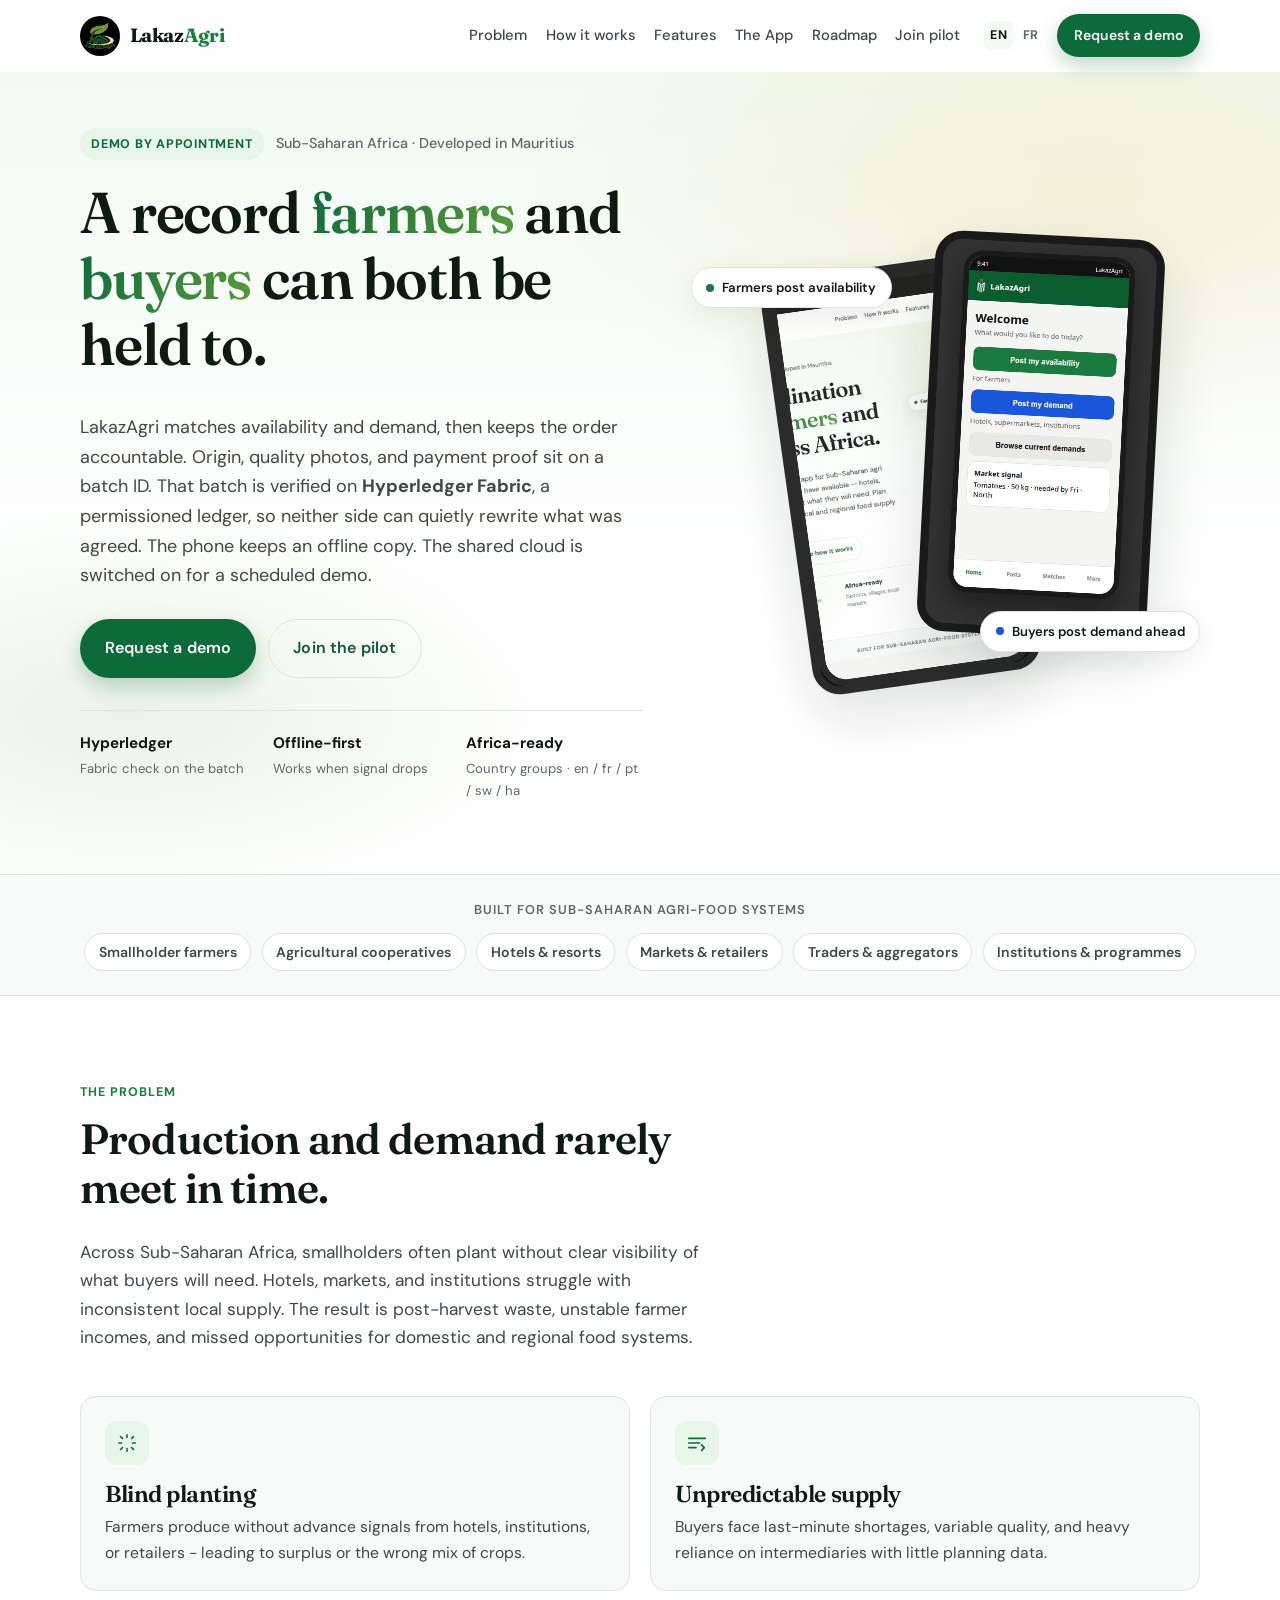
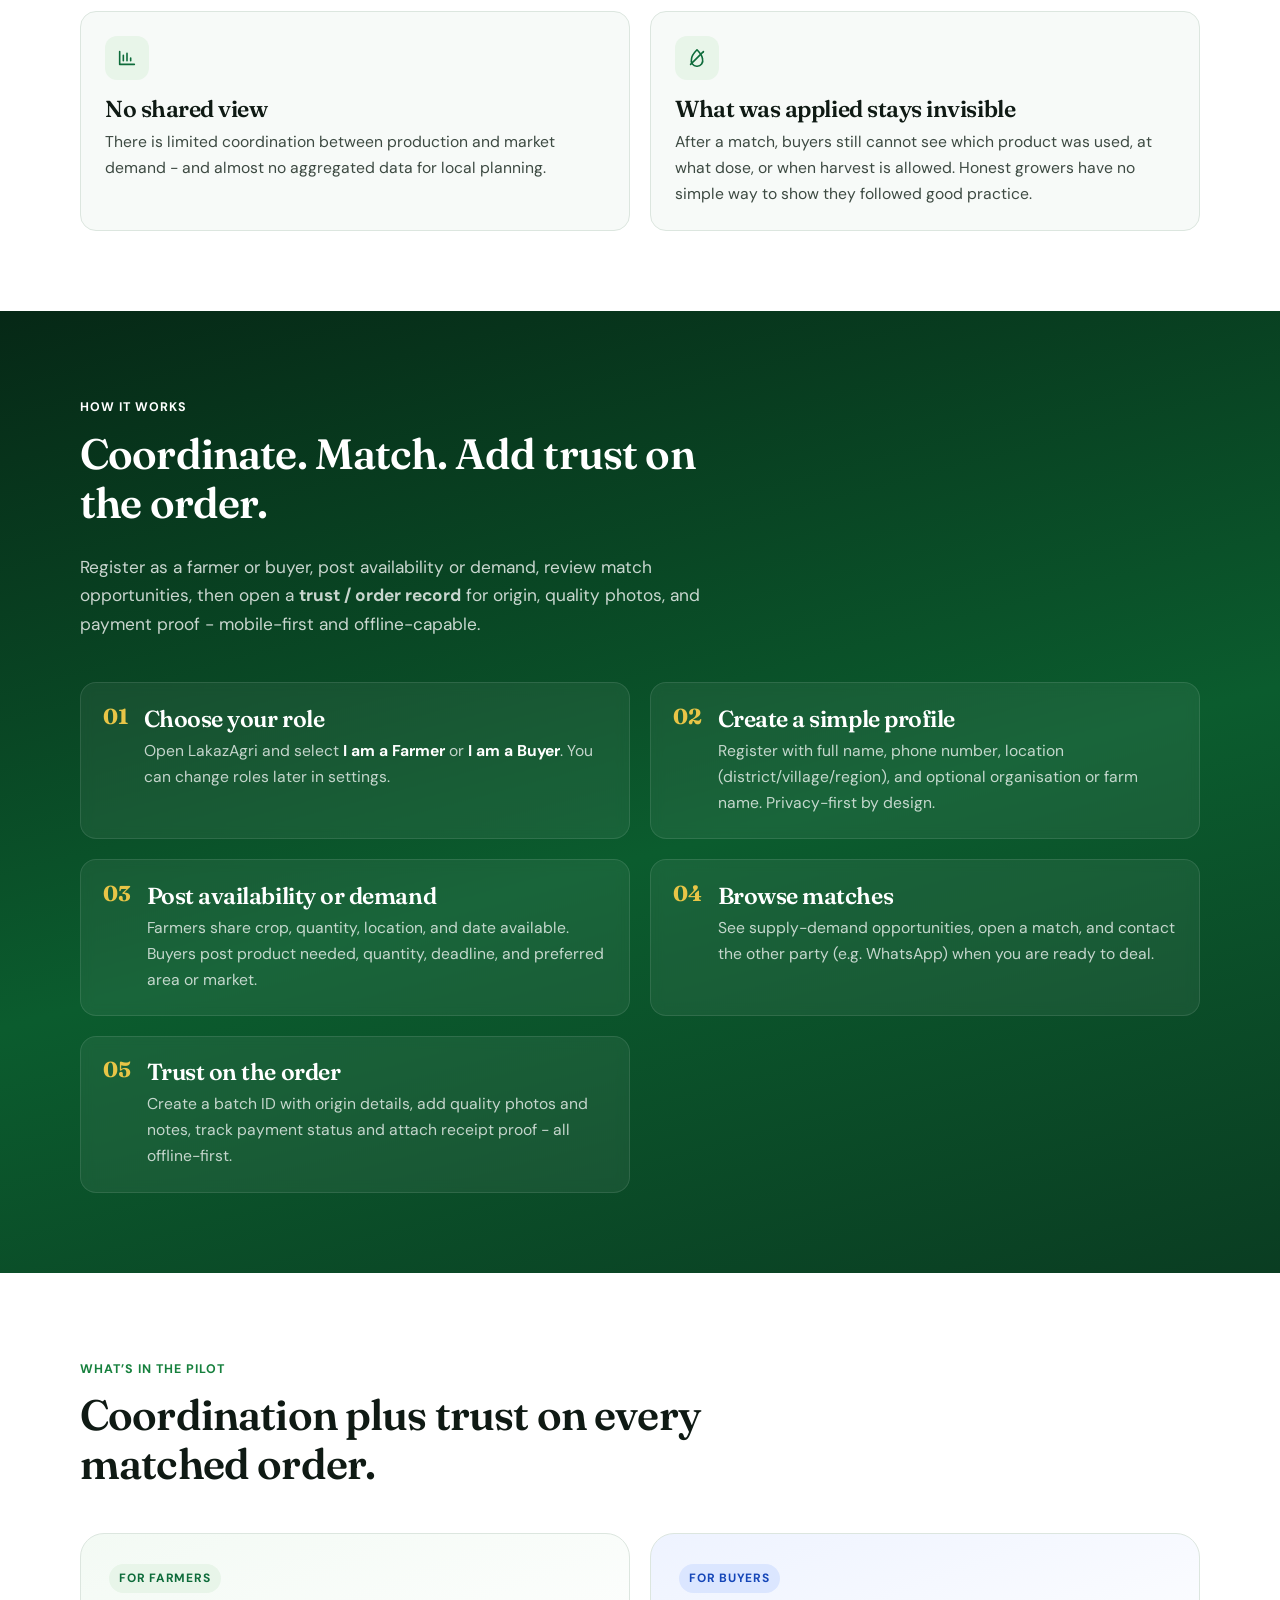
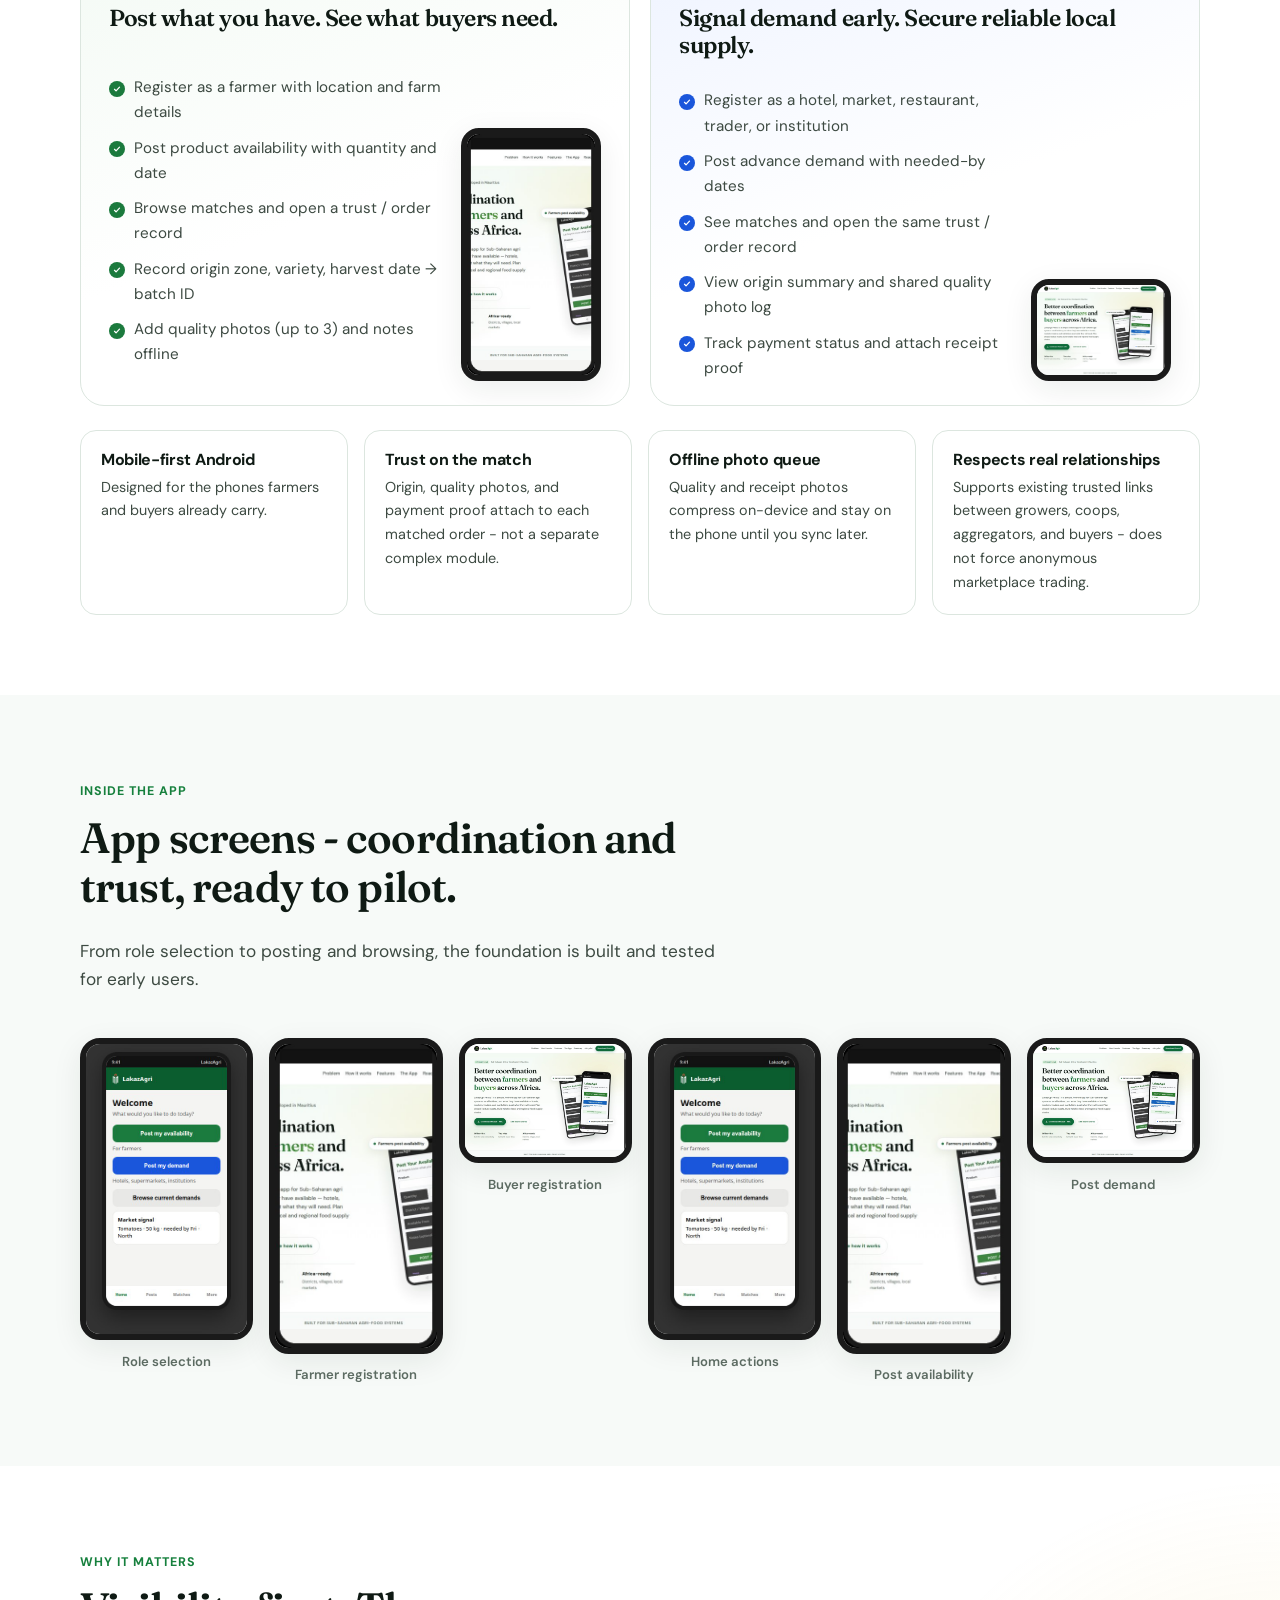
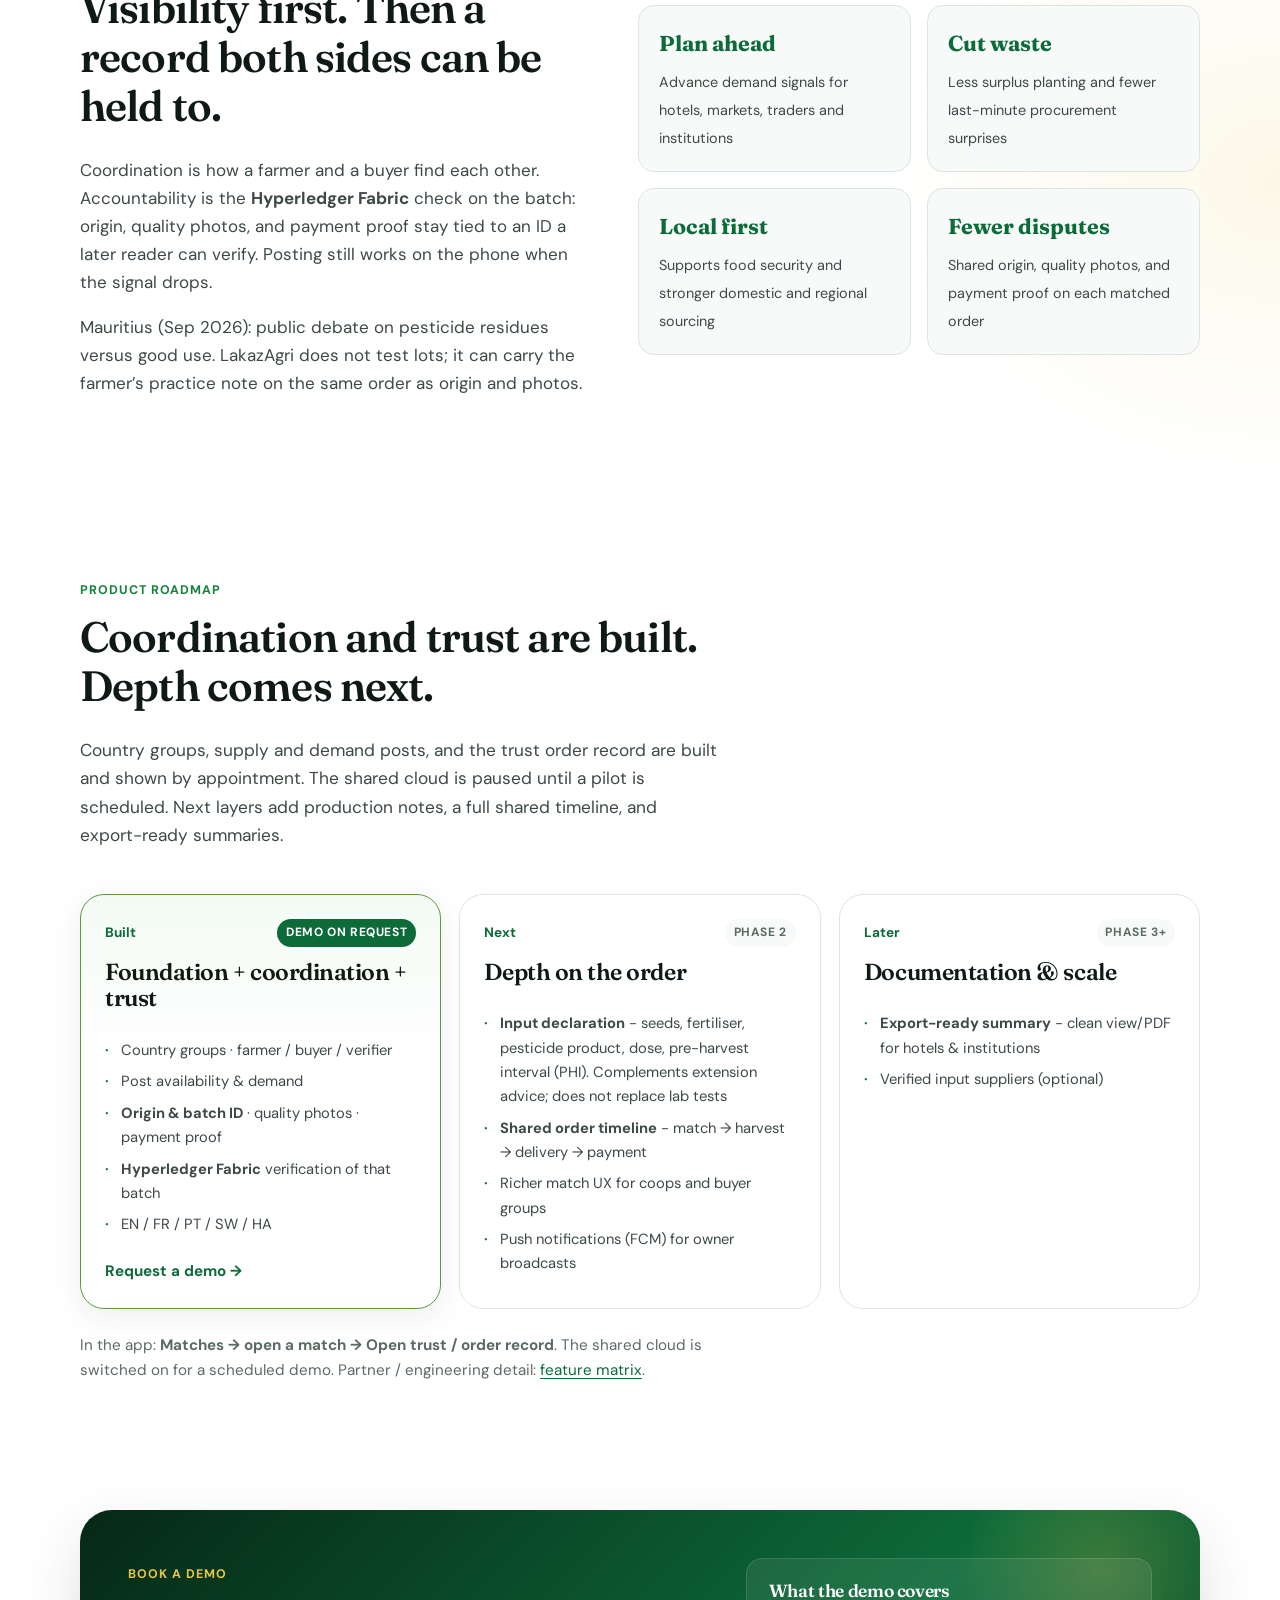
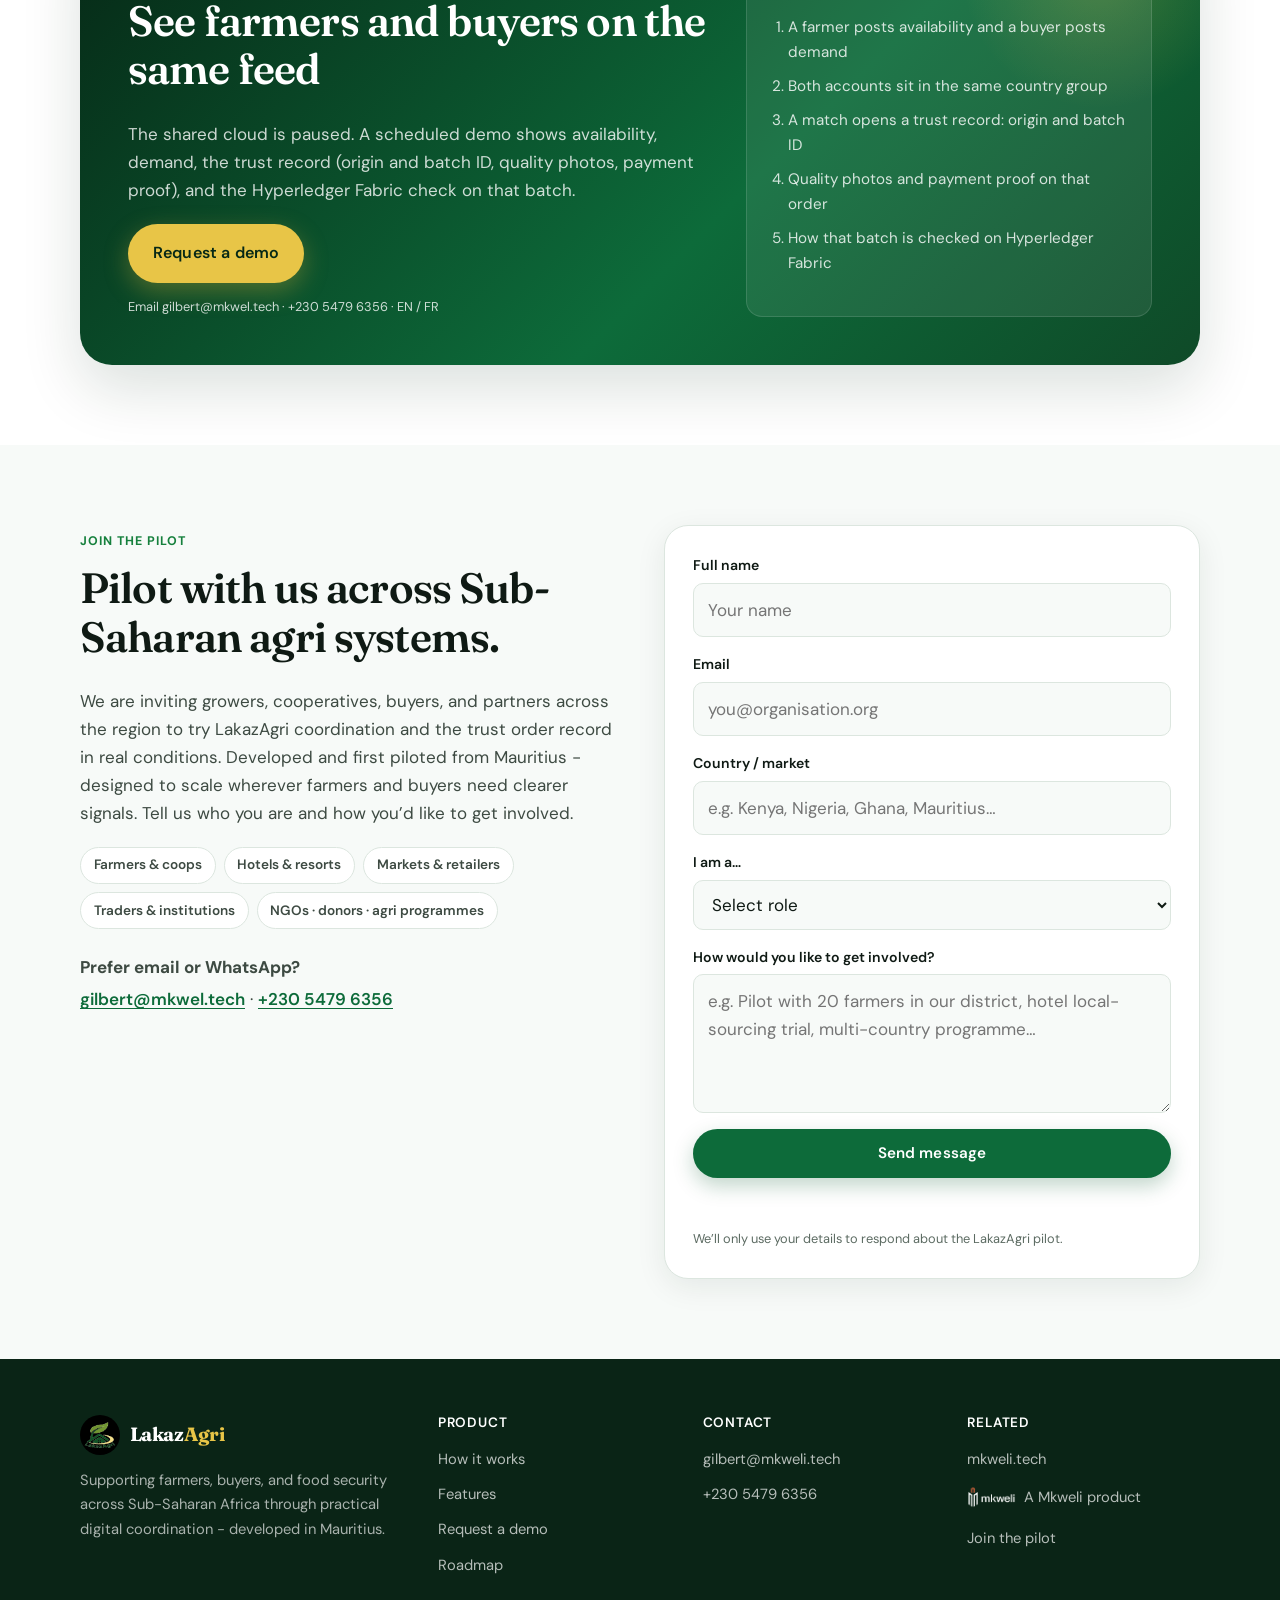
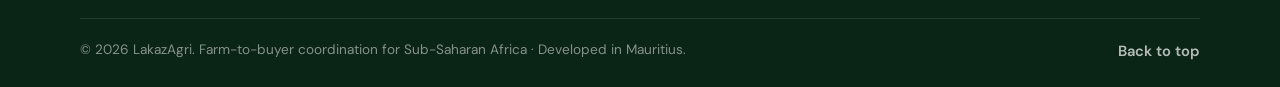
==== commit 995bc1a6: "Correct email address in contact section" ====
--- a/index.html
+++ b/index.html
@@ -675,7 +675,7 @@
       <div>
         <h4>Contact</h4>
         <ul>
-          <li><a href="mailto:gilbert@mkwel.tech">gilbert@mkwel.tech</a></li>
+          <li><a href="mailto:gilbert@mkwel.tech">gilbert@mkweli.tech</a></li>
           <li><a href="tel:+23054796356">+230 5479 6356</a></li>
         </ul>
       </div>
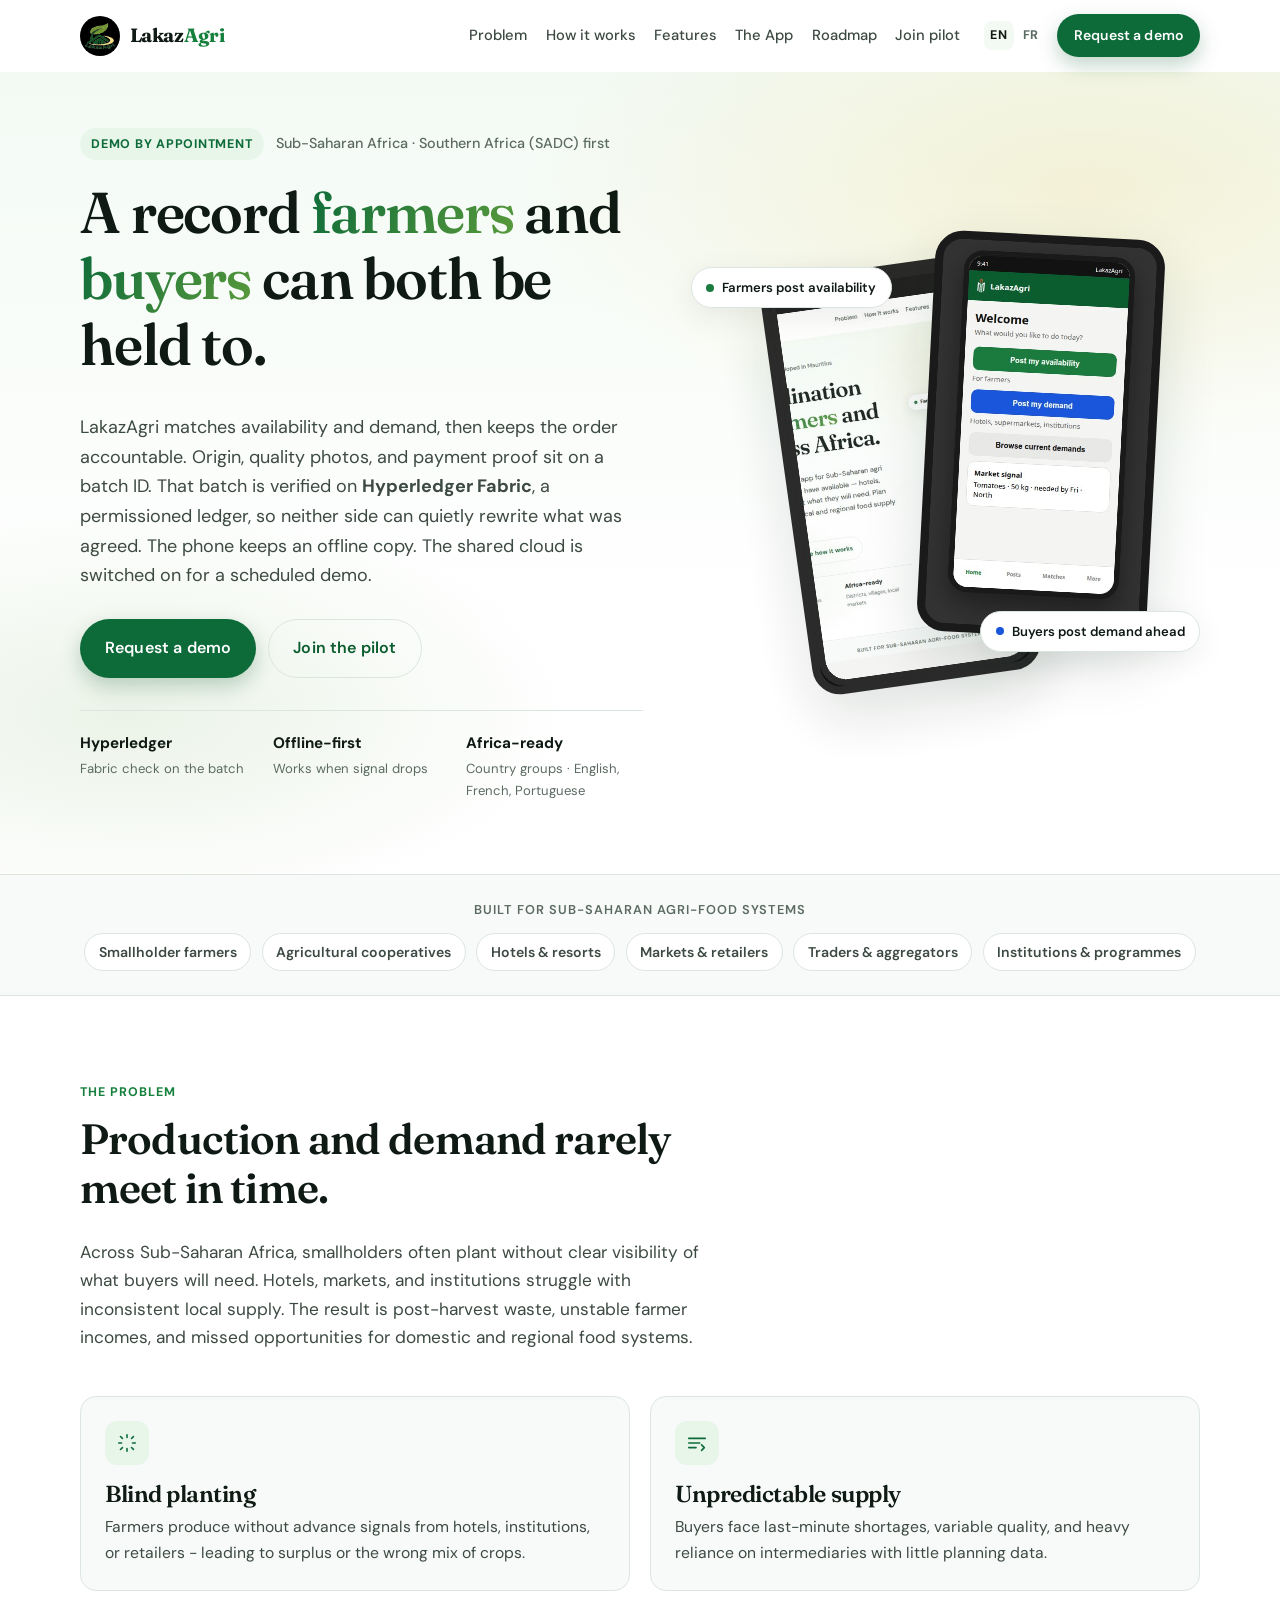
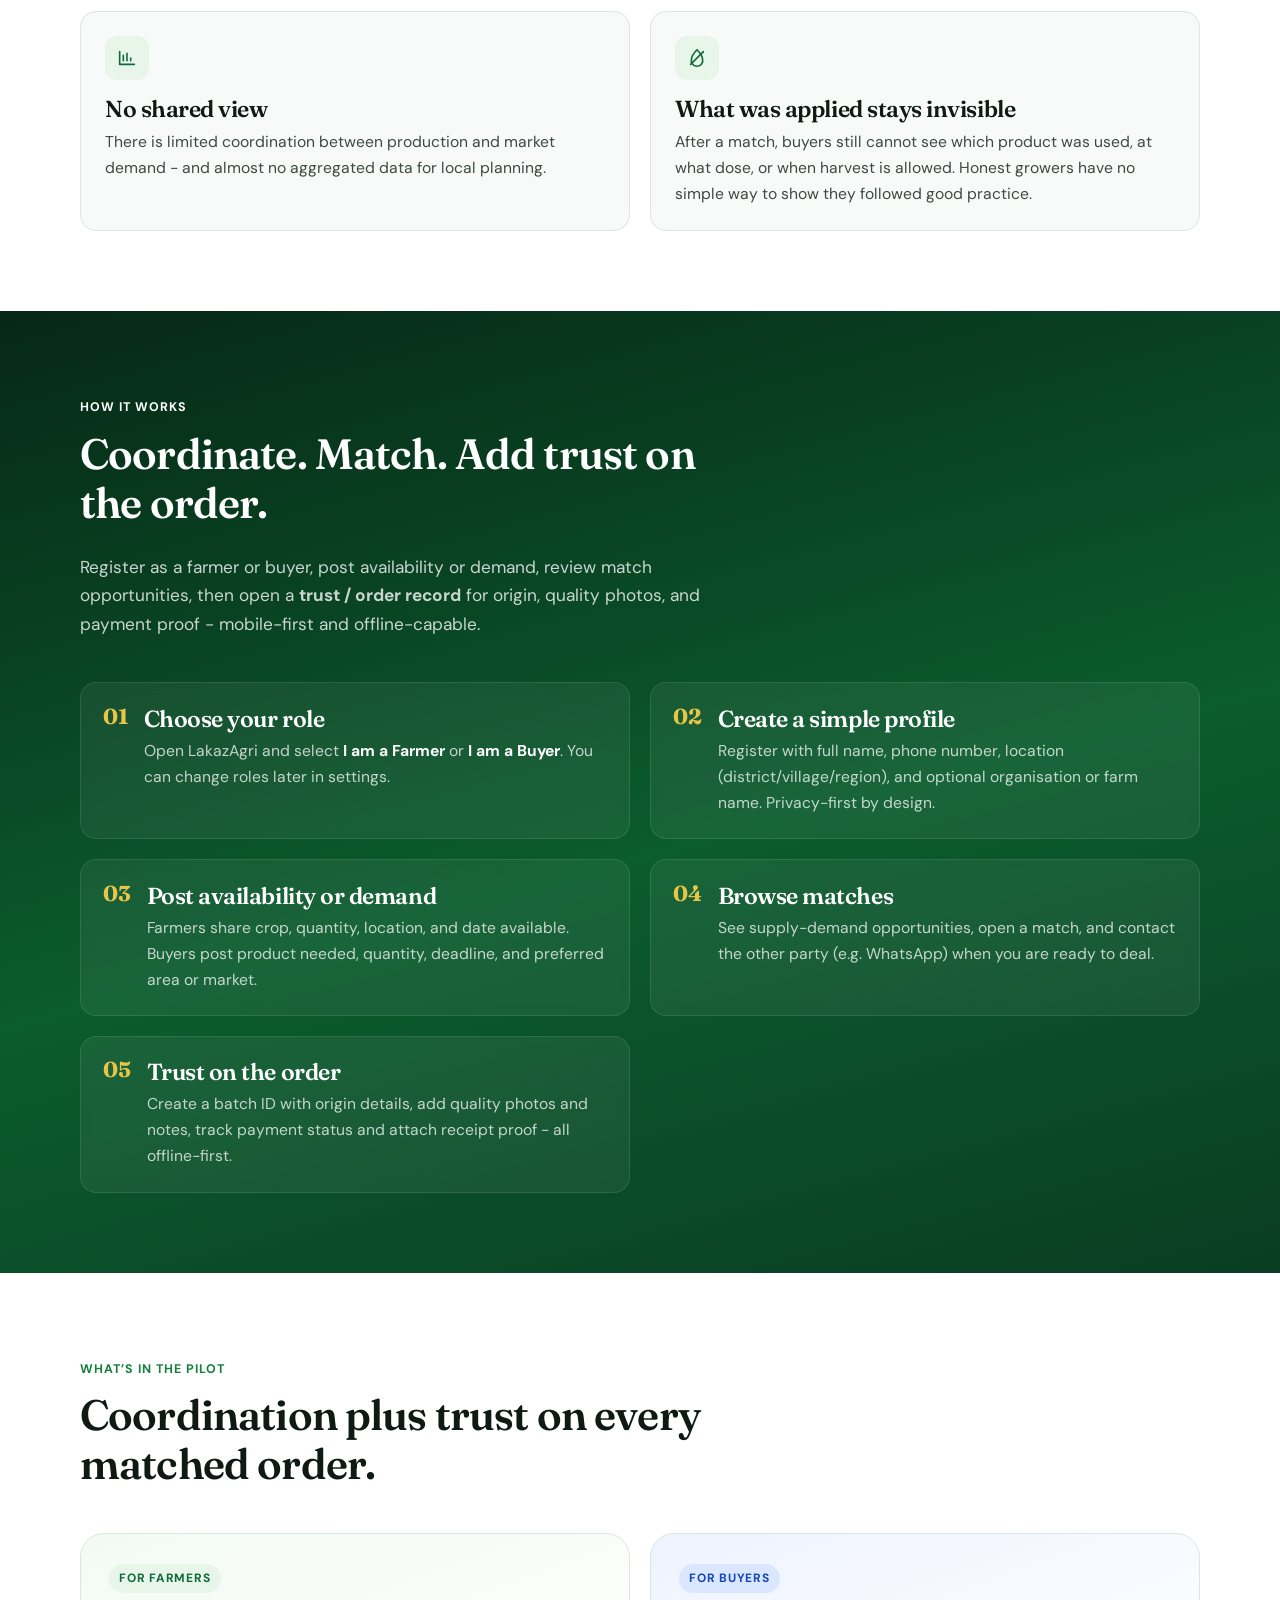
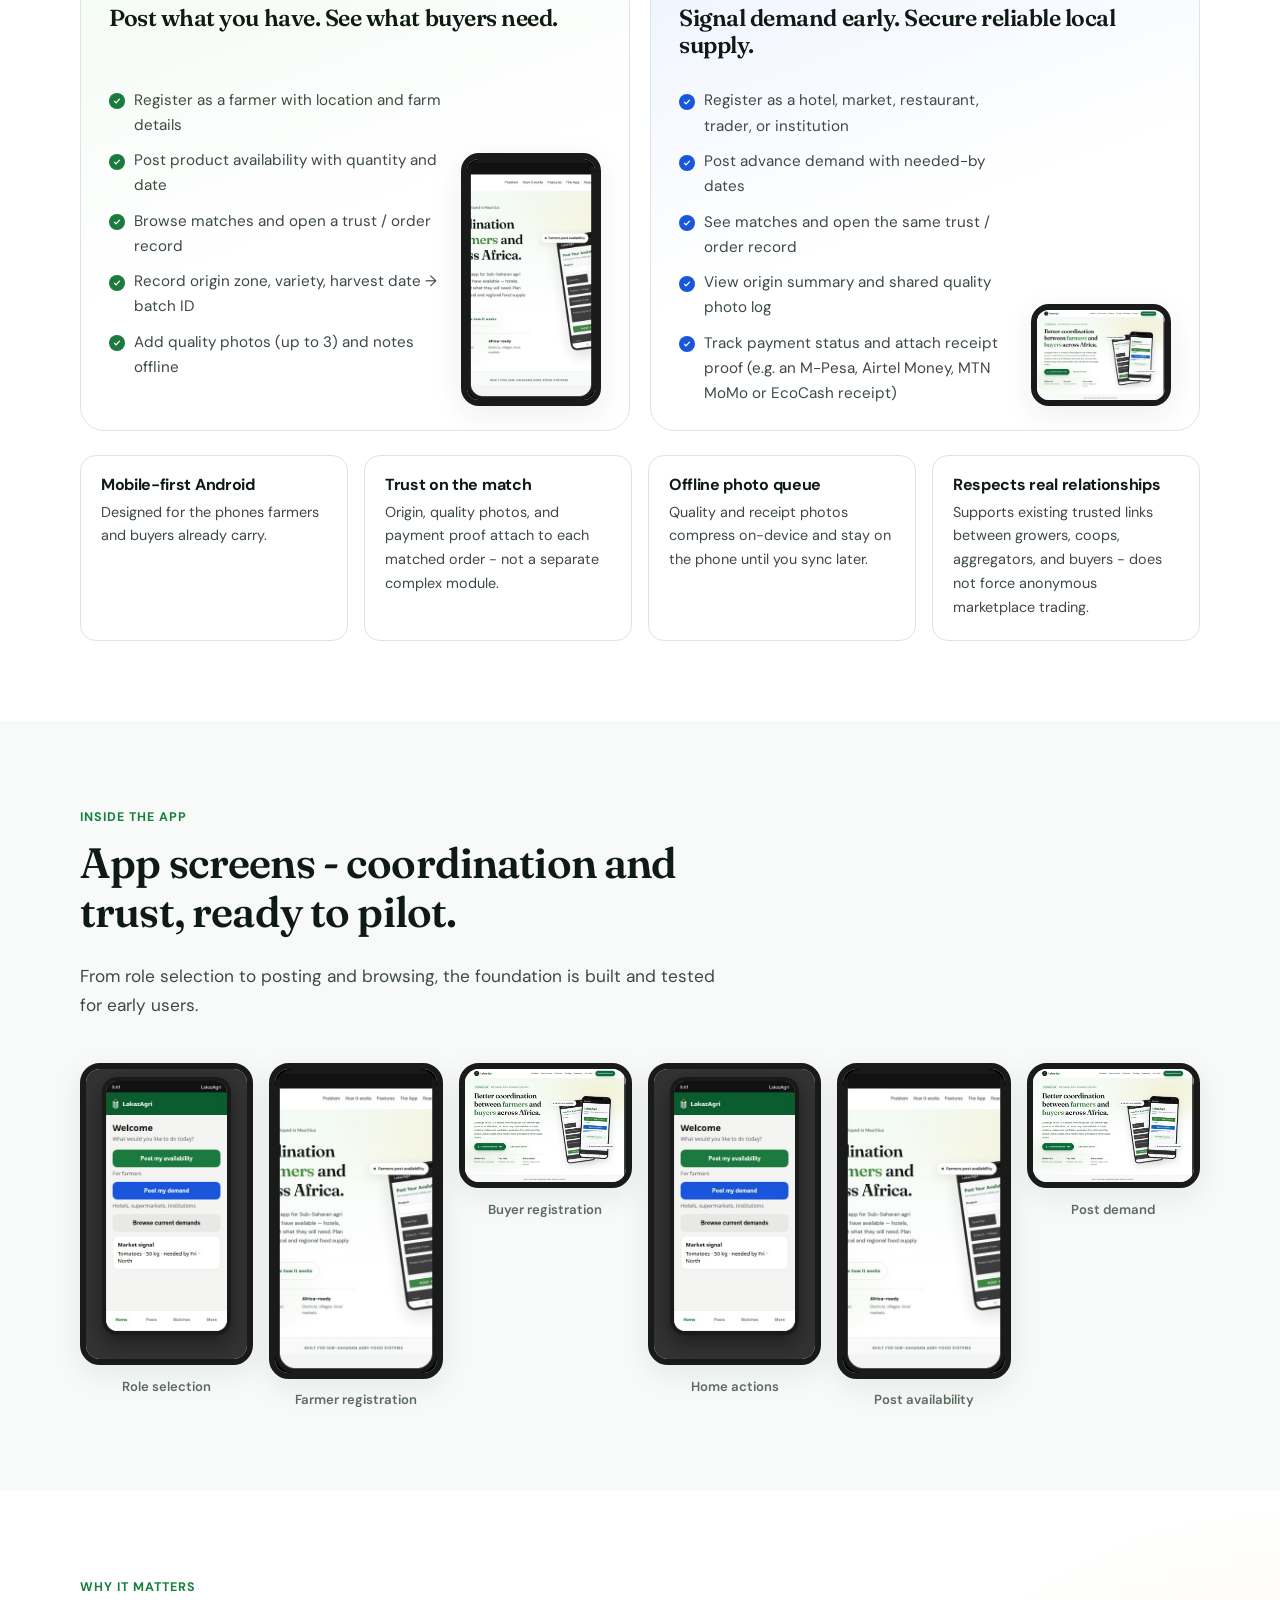
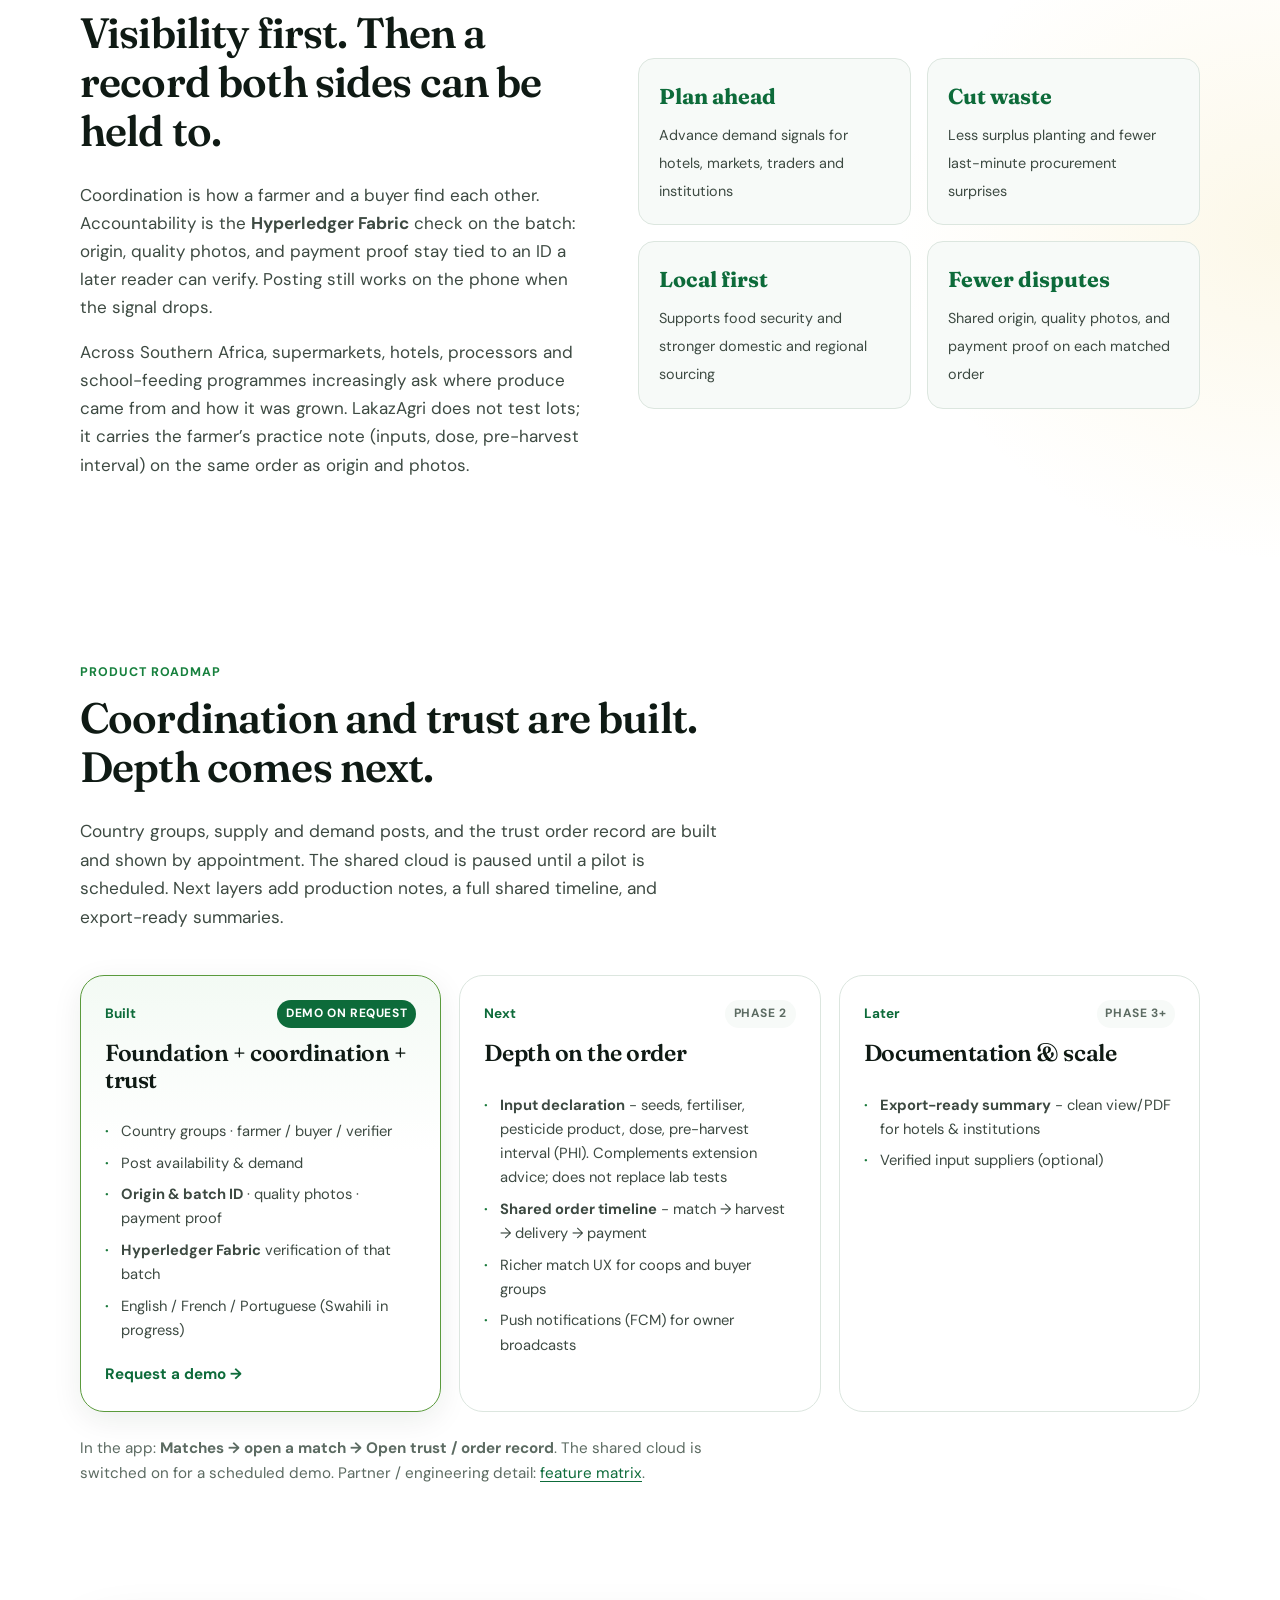
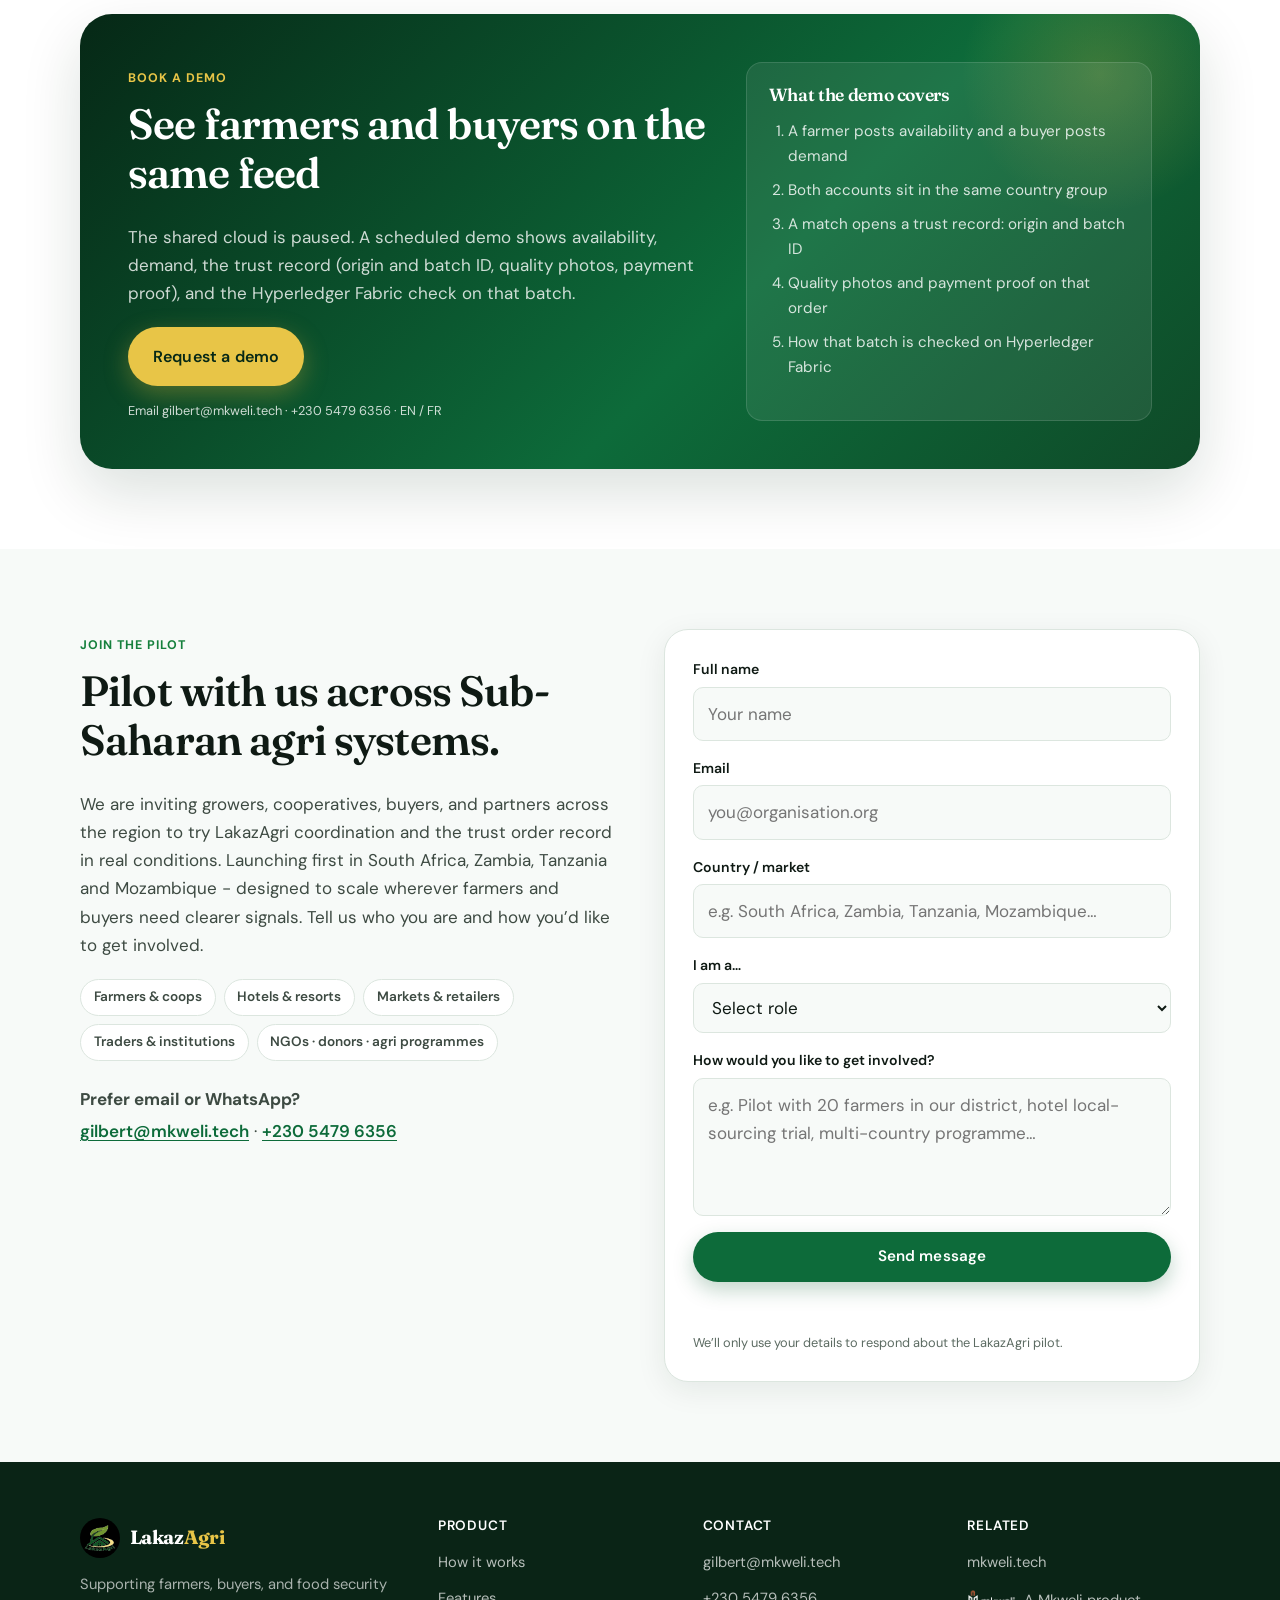
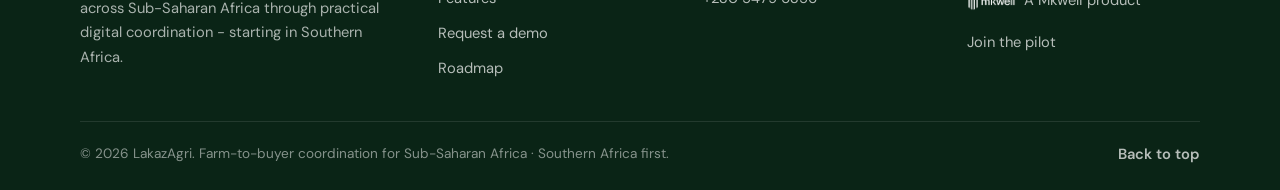
==== commit cf69cb9d: "Point the site at Southern Africa and drop Mauritius wording. - Replace 'Developed in Mauritius' lin" ====
--- a/index.html
+++ b/index.html
@@ -4,8 +4,8 @@
   <meta charset="UTF-8" />
   <meta name="viewport" content="width=device-width, initial-scale=1.0" />
   <title>LakazAgri - Farm-to-Buyer App for Sub-Saharan Africa | Farmers, Hotels &amp; Markets</title>
-  <meta name="description" content="LakazAgri connects farmers and buyers, then holds both sides to the same batch record. Accountability is a Hyperledger Fabric verification. Demos by appointment. Developed in Mauritius." />
-  <meta name="keywords" content="LakazAgri, Sub-Saharan Africa agriculture, African smallholder farmers, farm to buyer Africa, farm to market app, agri supply chain Africa, smart agriculture Africa, offline farm app, hotel local produce Africa, food security Africa, agricultural marketplace Africa, cooperatives Africa, East Africa agri-tech, West Africa farming app, Southern Africa agriculture, Mauritius agri-tech, reduce post-harvest waste, buyer demand signals, rural connectivity agriculture" />
+  <meta name="description" content="LakazAgri connects farmers and buyers, then holds both sides to the same batch record. Accountability is a Hyperledger Fabric verification. Demos by appointment. Launching first in Southern Africa (SADC)." />
+  <meta name="keywords" content="LakazAgri, Sub-Saharan Africa agriculture, African smallholder farmers, farm to buyer Africa, farm to market app, agri supply chain Africa, smart agriculture Africa, offline farm app, hotel local produce Africa, food security Africa, agricultural marketplace Africa, cooperatives Africa, East Africa agri-tech, West Africa farming app, Southern Africa agriculture, SADC agri-tech, South Africa farm app, Zambia farm app, Tanzania farm app, Mozambique farm app, reduce post-harvest waste, buyer demand signals, rural connectivity agriculture" />
   <meta name="author" content="LakazAgri" />
   <meta name="robots" content="index, follow, max-image-preview:large, max-snippet:-1, max-video-preview:-1" />
   <meta name="googlebot" content="index, follow" />
@@ -23,7 +23,9 @@
   <!-- Open Graph -->
   <meta property="og:site_name" content="LakazAgri" />
   <meta property="og:locale" content="en_GB" />
-  <meta property="og:locale:alternate" content="en_MU" />
+  <meta property="og:locale:alternate" content="en_ZM" />
+  <meta property="og:locale:alternate" content="en_TZ" />
+  <meta property="og:locale:alternate" content="pt_MZ" />
   <meta property="og:locale:alternate" content="en_KE" />
   <meta property="og:locale:alternate" content="en_NG" />
   <meta property="og:locale:alternate" content="en_ZA" />
@@ -64,7 +66,7 @@
         "@id": "https://lakazagri.mkweli.tech/#website",
         "url": "https://lakazagri.mkweli.tech/",
         "name": "LakazAgri",
-        "description": "Farm-to-buyer coordination app for Sub-Saharan Africa - connecting smallholder farmers with hotels, markets, traders and institutions. Developed in Mauritius.",
+        "description": "Farm-to-buyer coordination app for Sub-Saharan Africa - connecting smallholder farmers with hotels, markets, traders and institutions. Launching first in Southern Africa (SADC).",
         "inLanguage": "en",
         "publisher": { "@id": "https://lakazagri.mkweli.tech/#organization" }
       },
@@ -79,20 +81,12 @@
           "width": 500,
           "height": 500
         },
-        "email": "gilbert@mkwel.tech",
+        "email": "gilbert@mkweli.tech",
         "telephone": "+230-5479-6356",
-        "foundingLocation": {
-          "@type": "Place",
-          "name": "Mauritius",
-          "address": {
-            "@type": "PostalAddress",
-            "addressCountry": "MU"
-          }
-        },
         "areaServed": {
           "@type": "Place",
           "name": "Sub-Saharan Africa",
-          "description": "Agri-food systems across Sub-Saharan Africa, including East, West, Central and Southern Africa"
+          "description": "Agri-food systems across Sub-Saharan Africa, starting with Southern Africa (SADC): South Africa, Zambia, Tanzania and Mozambique"
         },
         "knowsAbout": [
           "Farm-to-buyer coordination",
@@ -118,11 +112,11 @@
           "price": "0",
           "priceCurrency": "USD"
         },
-        "description": "Offline-first Android app for African farmers and buyers: post availability and demand, match orders, then verify the batch on Hyperledger Fabric for accountability. Developed in Mauritius.",
+        "description": "Offline-first Android app for African farmers and buyers: post availability and demand, match orders, then verify the batch on Hyperledger Fabric for accountability. Built for Southern Africa first.",
         "url": "https://lakazagri.mkweli.tech/",
         "image": "https://lakazagri.mkweli.tech/assets/og-image.jpg",
         "author": { "@id": "https://lakazagri.mkweli.tech/#organization" },
-        "countriesSupported": "all",
+        "countriesSupported": ["ZA", "ZM", "TZ", "MZ"],
         "featureList": [
           "Farmer availability posting",
           "Buyer demand signals",
@@ -132,7 +126,7 @@
           "Quality photo log (offline)",
           "Payment status and receipt proof",
           "Offline-first design for rural connectivity",
-          "Developed and piloted from Mauritius"
+          "Launching first in South Africa, Zambia, Tanzania and Mozambique"
         ],
         "audience": {
           "@type": "Audience",
@@ -146,7 +140,7 @@
         "name": "LakazAgri - Farm-to-Buyer App for Sub-Saharan Africa",
         "isPartOf": { "@id": "https://lakazagri.mkweli.tech/#website" },
         "about": { "@id": "https://lakazagri.mkweli.tech/#app" },
-        "description": "Official website for LakazAgri - free mobile app connecting African farmers with hotels, markets and institutions, with trust records on matches. Developed in Mauritius for Sub-Saharan agri systems.",
+        "description": "Official website for LakazAgri - free mobile app connecting African farmers with hotels, markets and institutions, with trust records on matches. Built for Sub-Saharan agri systems, starting with Southern Africa.",
         "inLanguage": "en",
         "primaryImageOfPage": {
           "@type": "ImageObject",
@@ -181,7 +175,7 @@
           <a href="/" lang="en" hreflang="en" aria-current="true">EN</a>
           <a href="fr.html" lang="fr" hreflang="fr">FR</a>
         </div>
-        <a class="btn btn-primary btn-sm" href="mailto:gilbert@mkwel.tech?subject=LakazAgri%20demo">Request a demo</a>
+        <a class="btn btn-primary btn-sm" href="mailto:gilbert@mkweli.tech?subject=LakazAgri%20demo">Request a demo</a>
         <button class="nav-toggle" id="nav-toggle" aria-expanded="false" aria-controls="primary-nav" aria-label="Open menu">
           <span></span><span></span><span></span>
         </button>
@@ -197,7 +191,7 @@
         <div class="hero-copy">
           <div class="eyebrow">
             <span class="badge badge-hold">Demo by appointment</span>
-            <span class="eyebrow-text">Sub-Saharan Africa · Developed in Mauritius</span>
+            <span class="eyebrow-text">Sub-Saharan Africa · Southern Africa (SADC) first</span>
           </div>
           <h1>A record <em>farmers</em> and <em>buyers</em> can both be held to.</h1>
           <p class="lead">
@@ -207,7 +201,7 @@
             The phone keeps an offline copy. The shared cloud is switched on for a scheduled demo.
           </p>
           <div class="hero-ctas">
-            <a class="btn btn-primary btn-lg" href="mailto:gilbert@mkwel.tech?subject=LakazAgri%20demo">Request a demo</a>
+            <a class="btn btn-primary btn-lg" href="mailto:gilbert@mkweli.tech?subject=LakazAgri%20demo">Request a demo</a>
             <a class="btn btn-ghost btn-lg" href="#pilot">Join the pilot</a>
           </div>
           <ul class="hero-proof">
@@ -221,7 +215,7 @@
             </li>
             <li>
               <strong>Africa-ready</strong>
-              <span>Country groups · en / fr / pt / sw / ha</span>
+              <span>Country groups · English, French, Portuguese</span>
             </li>
           </ul>
         </div>
@@ -391,7 +385,7 @@
               <li>Post advance demand with needed-by dates</li>
               <li>See matches and open the same trust / order record</li>
               <li>View origin summary and shared quality photo log</li>
-              <li>Track payment status and attach receipt proof</li>
+              <li>Track payment status and attach receipt proof (e.g. an M-Pesa, Airtel Money, MTN MoMo or EcoCash receipt)</li>
             </ul>
             <figure class="panel-shot">
               <img src="assets/screenshots/Screenshot_20260616_174507_mu.lakazagri.jpg" alt="Buyer post demand form" width="240" height="480" loading="lazy" />
@@ -469,8 +463,8 @@
             Posting still works on the phone when the signal drops.
           </p>
           <p>
-            Mauritius (Sep 2026): public debate on pesticide residues versus good use. LakazAgri does not test lots;
-            it can carry the farmer’s practice note on the same order as origin and photos.
+            Across Southern Africa, supermarkets, hotels, processors and school-feeding programmes increasingly ask where produce came from and how it was grown.
+            LakazAgri does not test lots; it carries the farmer’s practice note (inputs, dose, pre-harvest interval) on the same order as origin and photos.
           </p>
         </div>
         <ul class="outcome-stats">
@@ -517,9 +511,9 @@
               <li>Post availability &amp; demand</li>
               <li><strong>Origin &amp; batch ID</strong> · quality photos · payment proof</li>
               <li><strong>Hyperledger Fabric</strong> verification of that batch</li>
-              <li>EN / FR / PT / SW / HA</li>
+              <li>English / French / Portuguese (Swahili in progress)</li>
             </ul>
-            <a class="text-link" href="mailto:gilbert@mkwel.tech?subject=LakazAgri%20demo">Request a demo →</a>
+            <a class="text-link" href="mailto:gilbert@mkweli.tech?subject=LakazAgri%20demo">Request a demo →</a>
           </article>
           <article class="roadmap-card">
             <div class="rm-top">
@@ -566,8 +560,8 @@
             and the Hyperledger Fabric check on that batch.
           </p>
           <div class="download-actions">
-            <a class="btn btn-accent btn-lg" href="mailto:gilbert@mkwel.tech?subject=LakazAgri%20demo">Request a demo</a>
-            <p class="fine-print">Email gilbert@mkwel.tech · +230 5479 6356 · EN / FR</p>
+            <a class="btn btn-accent btn-lg" href="mailto:gilbert@mkweli.tech?subject=LakazAgri%20demo">Request a demo</a>
+            <p class="fine-print">Email gilbert@mkweli.tech · +230 5479 6356 · EN / FR</p>
           </div>
         </div>
         <div class="download-side">
@@ -594,7 +588,7 @@
             <h2>Pilot with us across Sub-Saharan agri systems.</h2>
             <p>
               We are inviting growers, cooperatives, buyers, and partners across the region to try LakazAgri coordination and the trust order record in real conditions.
-              Developed and first piloted from Mauritius - designed to scale wherever farmers and buyers need clearer signals.
+              Launching first in South Africa, Zambia, Tanzania and Mozambique - designed to scale wherever farmers and buyers need clearer signals.
               Tell us who you are and how you’d like to get involved.
             </p>
             <ul class="audience-pills">
@@ -607,7 +601,7 @@
             <div class="contact-inline">
               <p><strong>Prefer email or WhatsApp?</strong></p>
               <p>
-                <a href="mailto:gilbert@mkwel.tech">gilbert@mkwel.tech</a>
+                <a href="mailto:gilbert@mkweli.tech">gilbert@mkweli.tech</a>
                 ·
                 <a href="tel:+23054796356">+230 5479 6356</a>
               </p>
@@ -624,7 +618,7 @@
             </div>
             <div class="form-row">
               <label for="country">Country / market</label>
-              <input type="text" id="country" name="country" autocomplete="country-name" required placeholder="e.g. Kenya, Nigeria, Ghana, Mauritius…" />
+              <input type="text" id="country" name="country" autocomplete="country-name" required placeholder="e.g. South Africa, Zambia, Tanzania, Mozambique…" />
             </div>
             <div class="form-row">
               <label for="role">I am a…</label>
@@ -661,21 +655,21 @@
           <img src="assets/Logo.png" alt="LakazAgri logo" width="40" height="40" class="brand-logo" />
           <span class="brand-text">Lakaz<span>Agri</span></span>
         </a>
-        <p>Supporting farmers, buyers, and food security across Sub-Saharan Africa through practical digital coordination - developed in Mauritius.</p>
+        <p>Supporting farmers, buyers, and food security across Sub-Saharan Africa through practical digital coordination - starting in Southern Africa.</p>
       </div>
       <div>
         <h4>Product</h4>
         <ul>
           <li><a href="#how-it-works">How it works</a></li>
           <li><a href="#features">Features</a></li>
-          <li><a href="mailto:gilbert@mkwel.tech?subject=LakazAgri%20demo">Request a demo</a></li>
+          <li><a href="mailto:gilbert@mkweli.tech?subject=LakazAgri%20demo">Request a demo</a></li>
           <li><a href="#roadmap">Roadmap</a></li>
         </ul>
       </div>
       <div>
         <h4>Contact</h4>
         <ul>
-          <li><a href="mailto:gilbert@mkwel.tech">gilbert@mkweli.tech</a></li>
+          <li><a href="mailto:gilbert@mkweli.tech">gilbert@mkweli.tech</a></li>
           <li><a href="tel:+23054796356">+230 5479 6356</a></li>
         </ul>
       </div>
@@ -694,7 +688,7 @@
       </div>
     </div>
     <div class="container footer-bottom">
-      <p>© <span id="year">2026</span> LakazAgri. Farm-to-buyer coordination for Sub-Saharan Africa · Developed in Mauritius.</p>
+      <p>© <span id="year">2026</span> LakazAgri. Farm-to-buyer coordination for Sub-Saharan Africa · Southern Africa first.</p>
       <a href="#top" class="back-top">Back to top</a>
     </div>
   </footer>
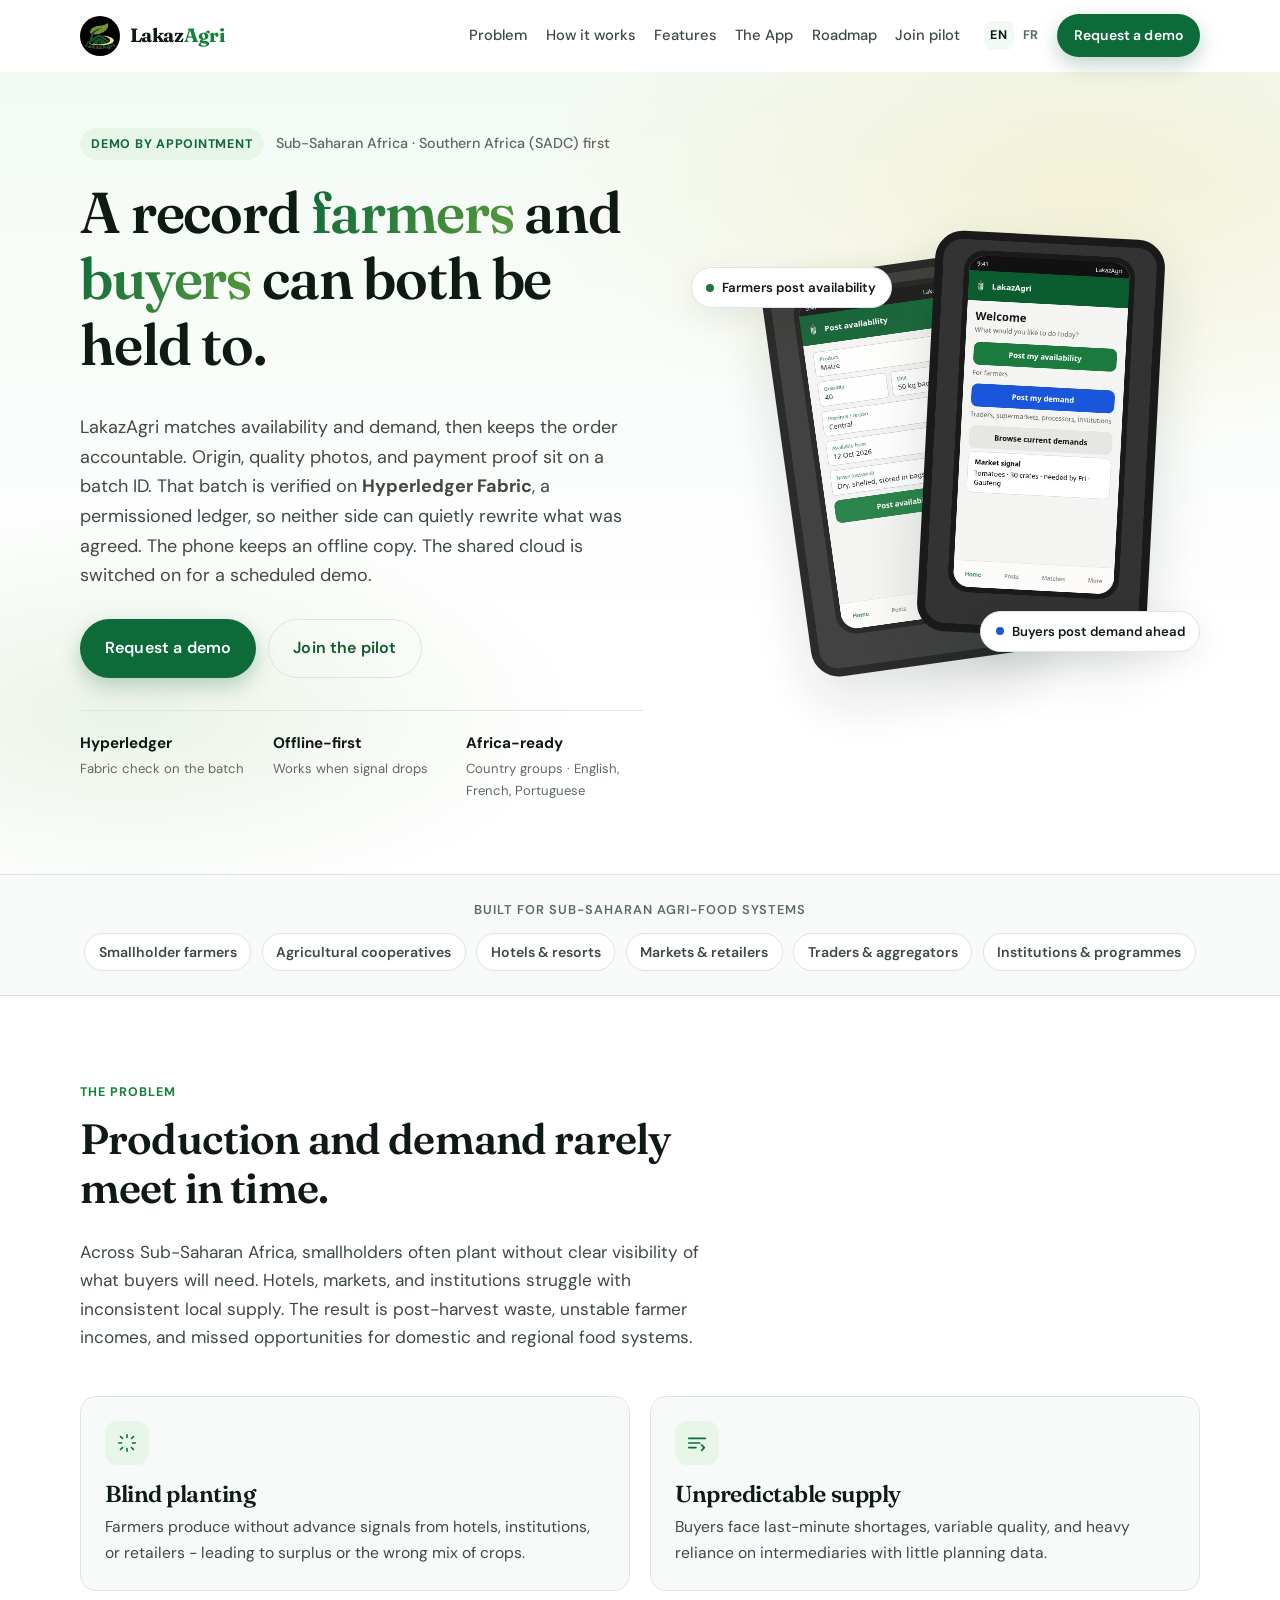
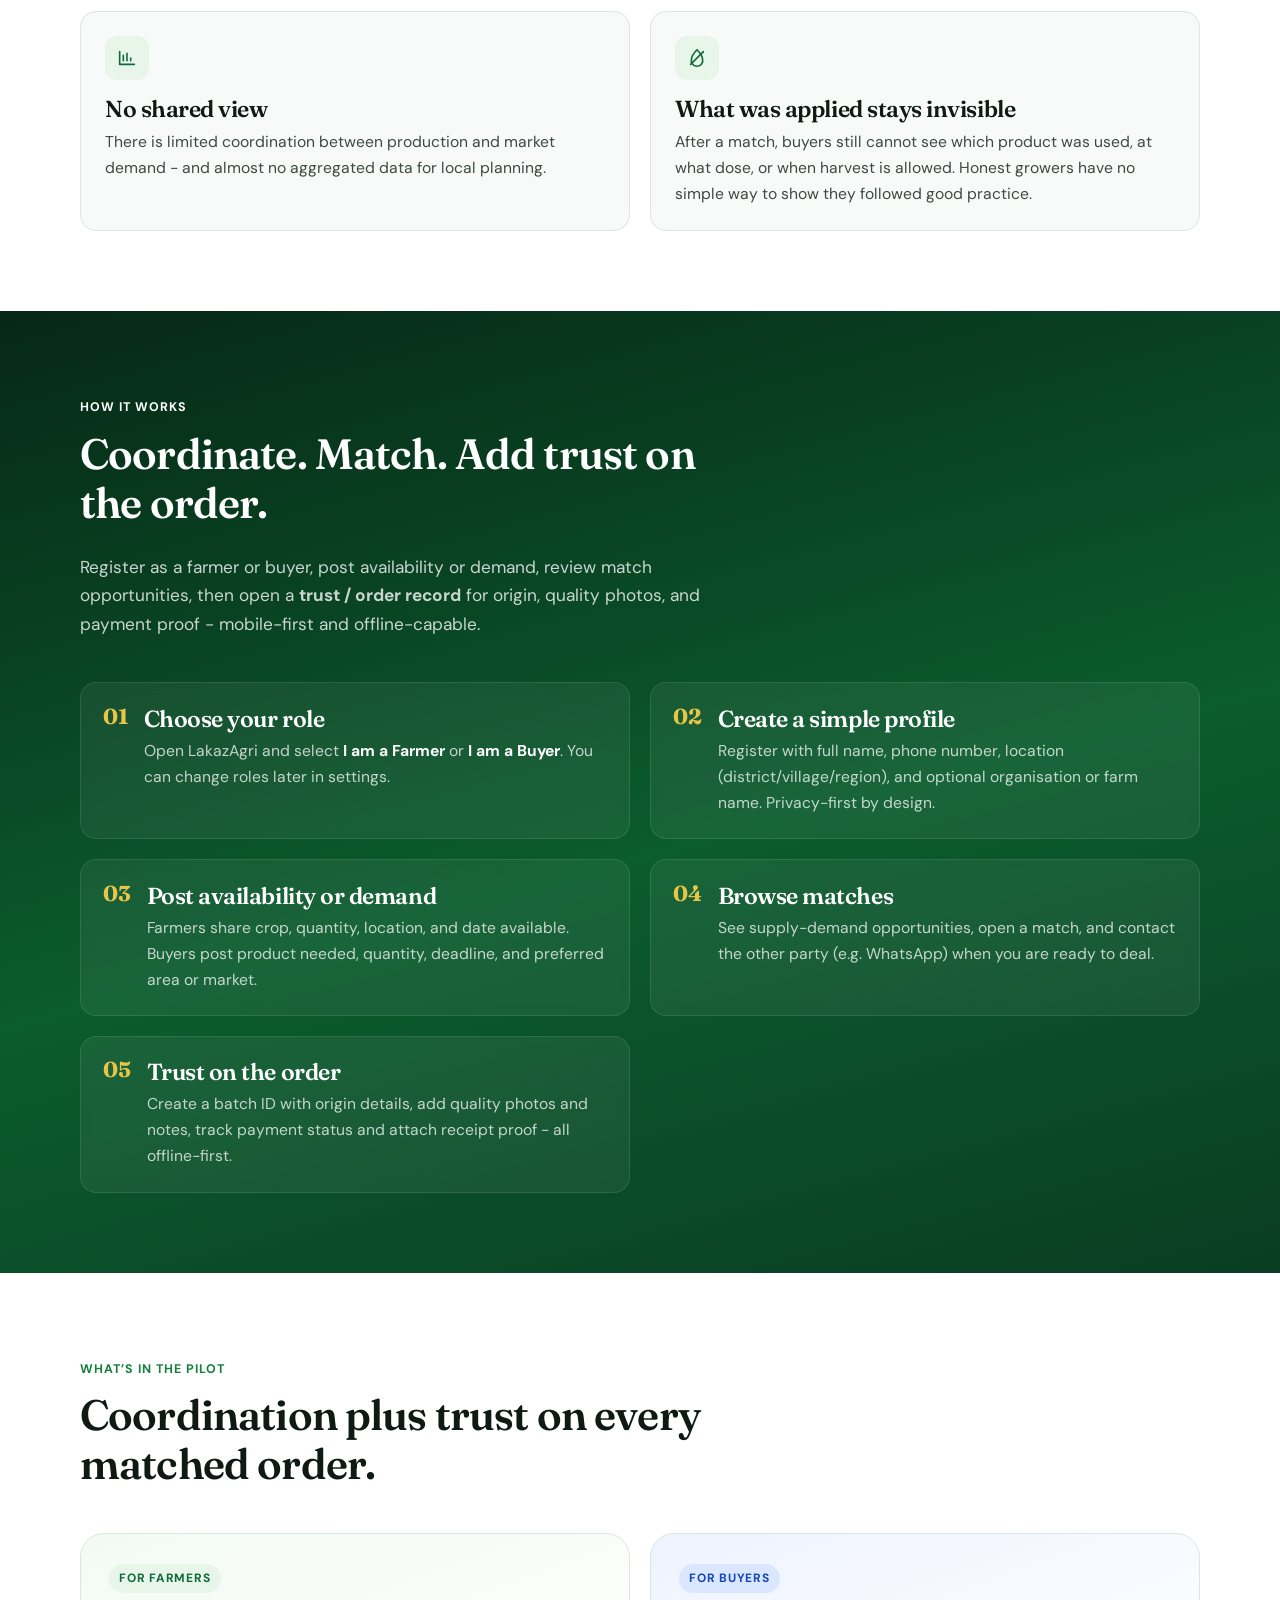
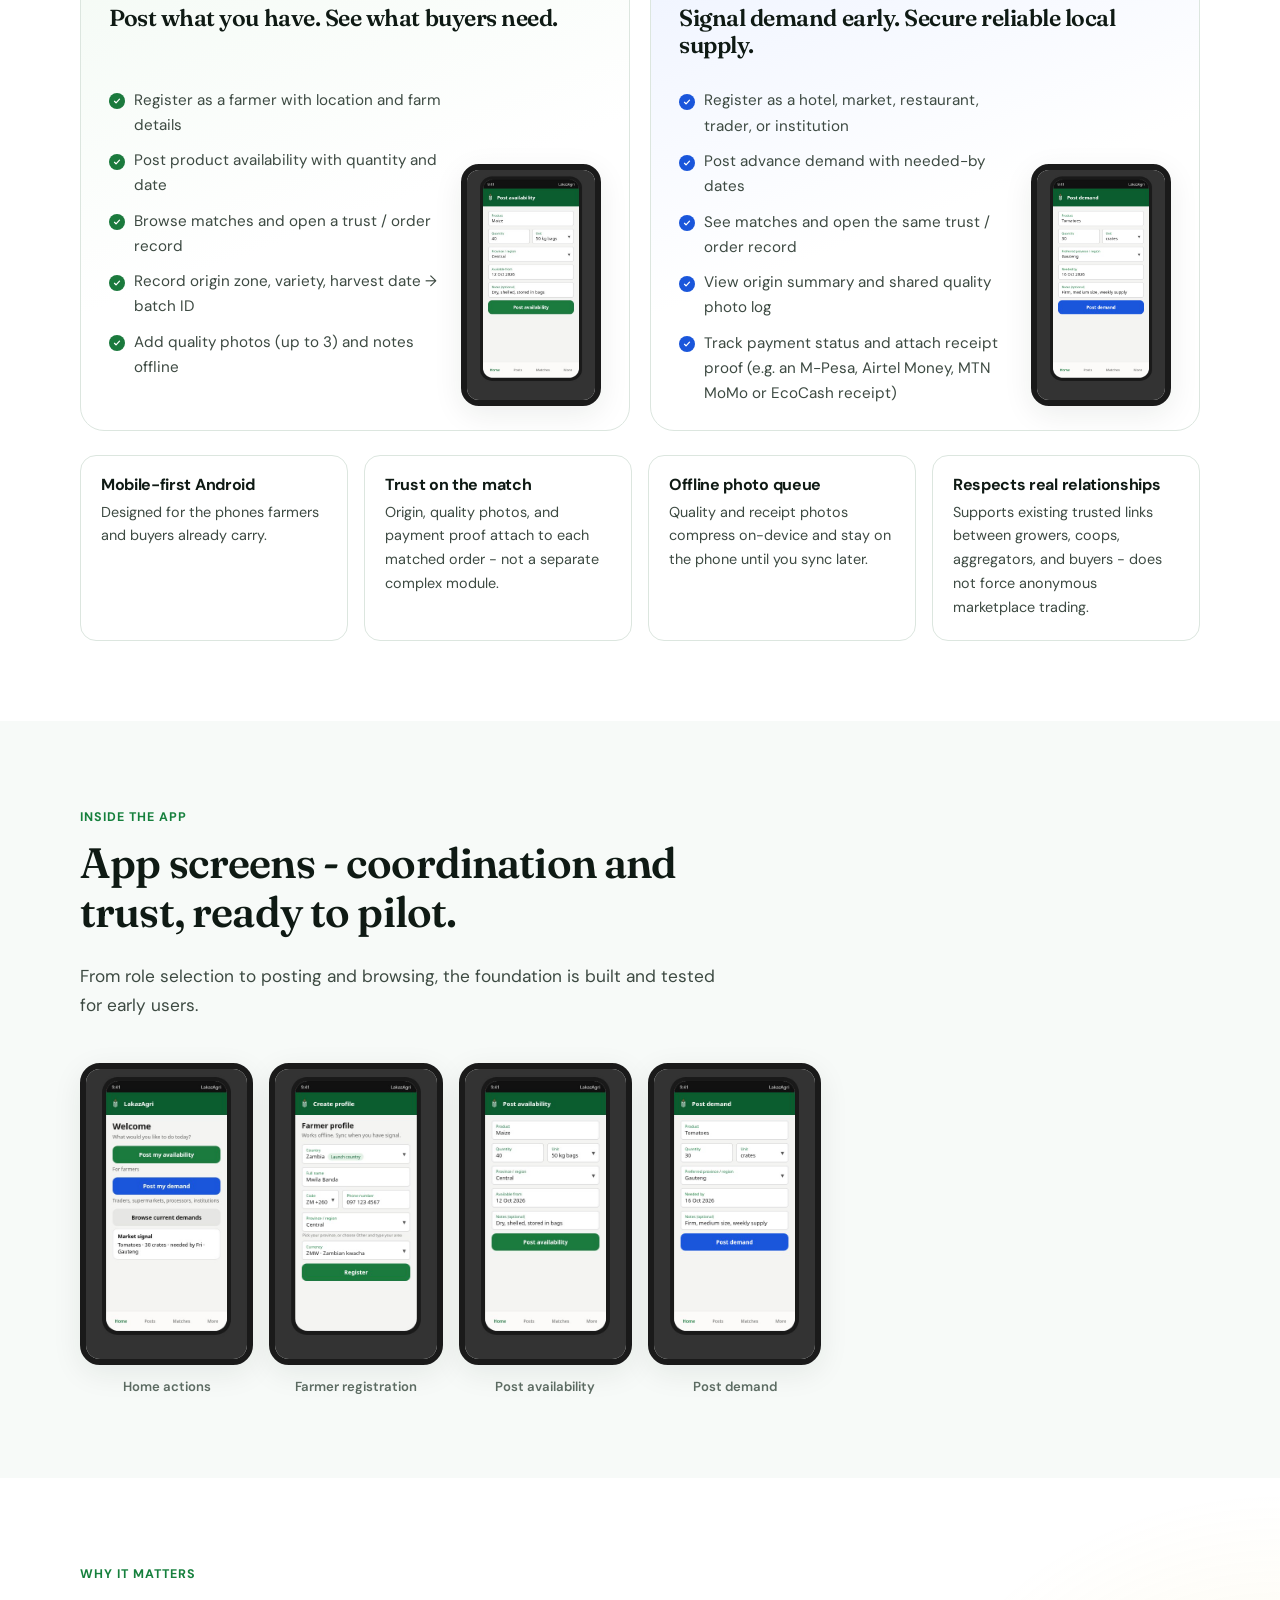
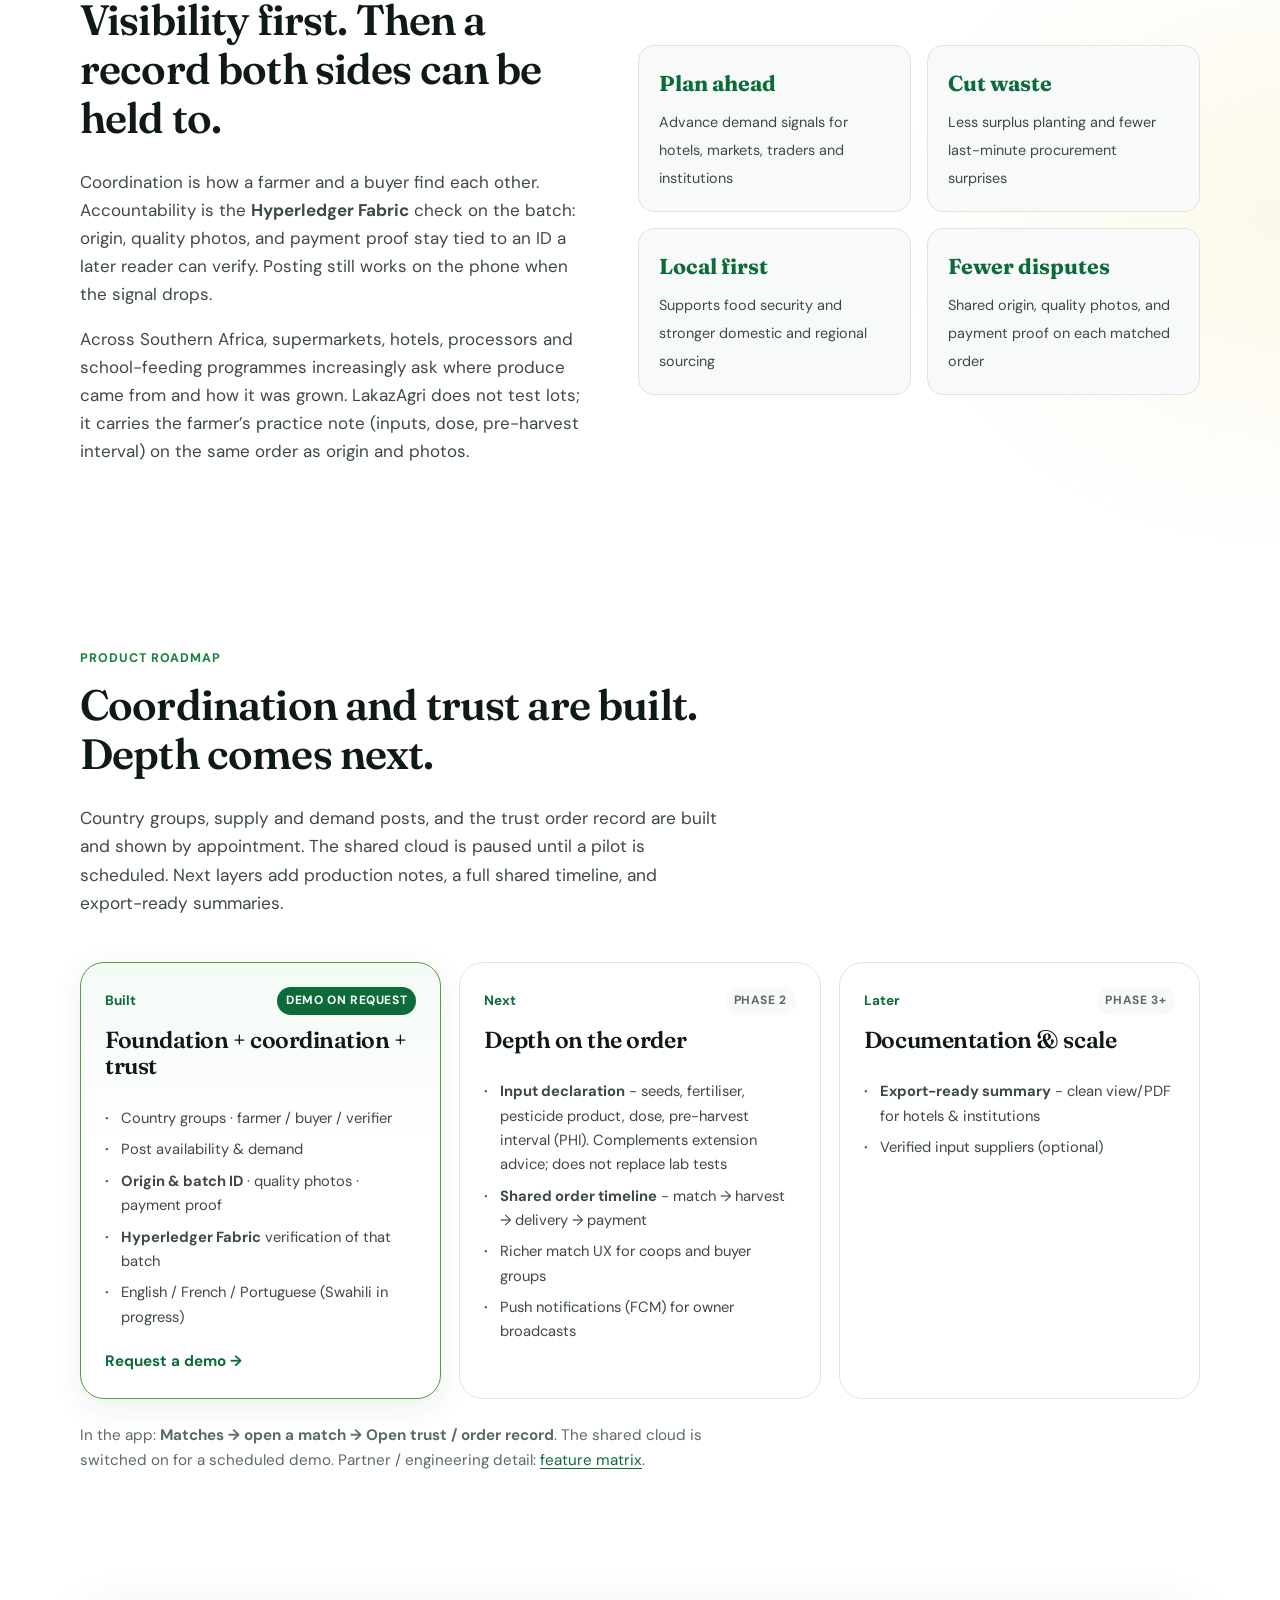
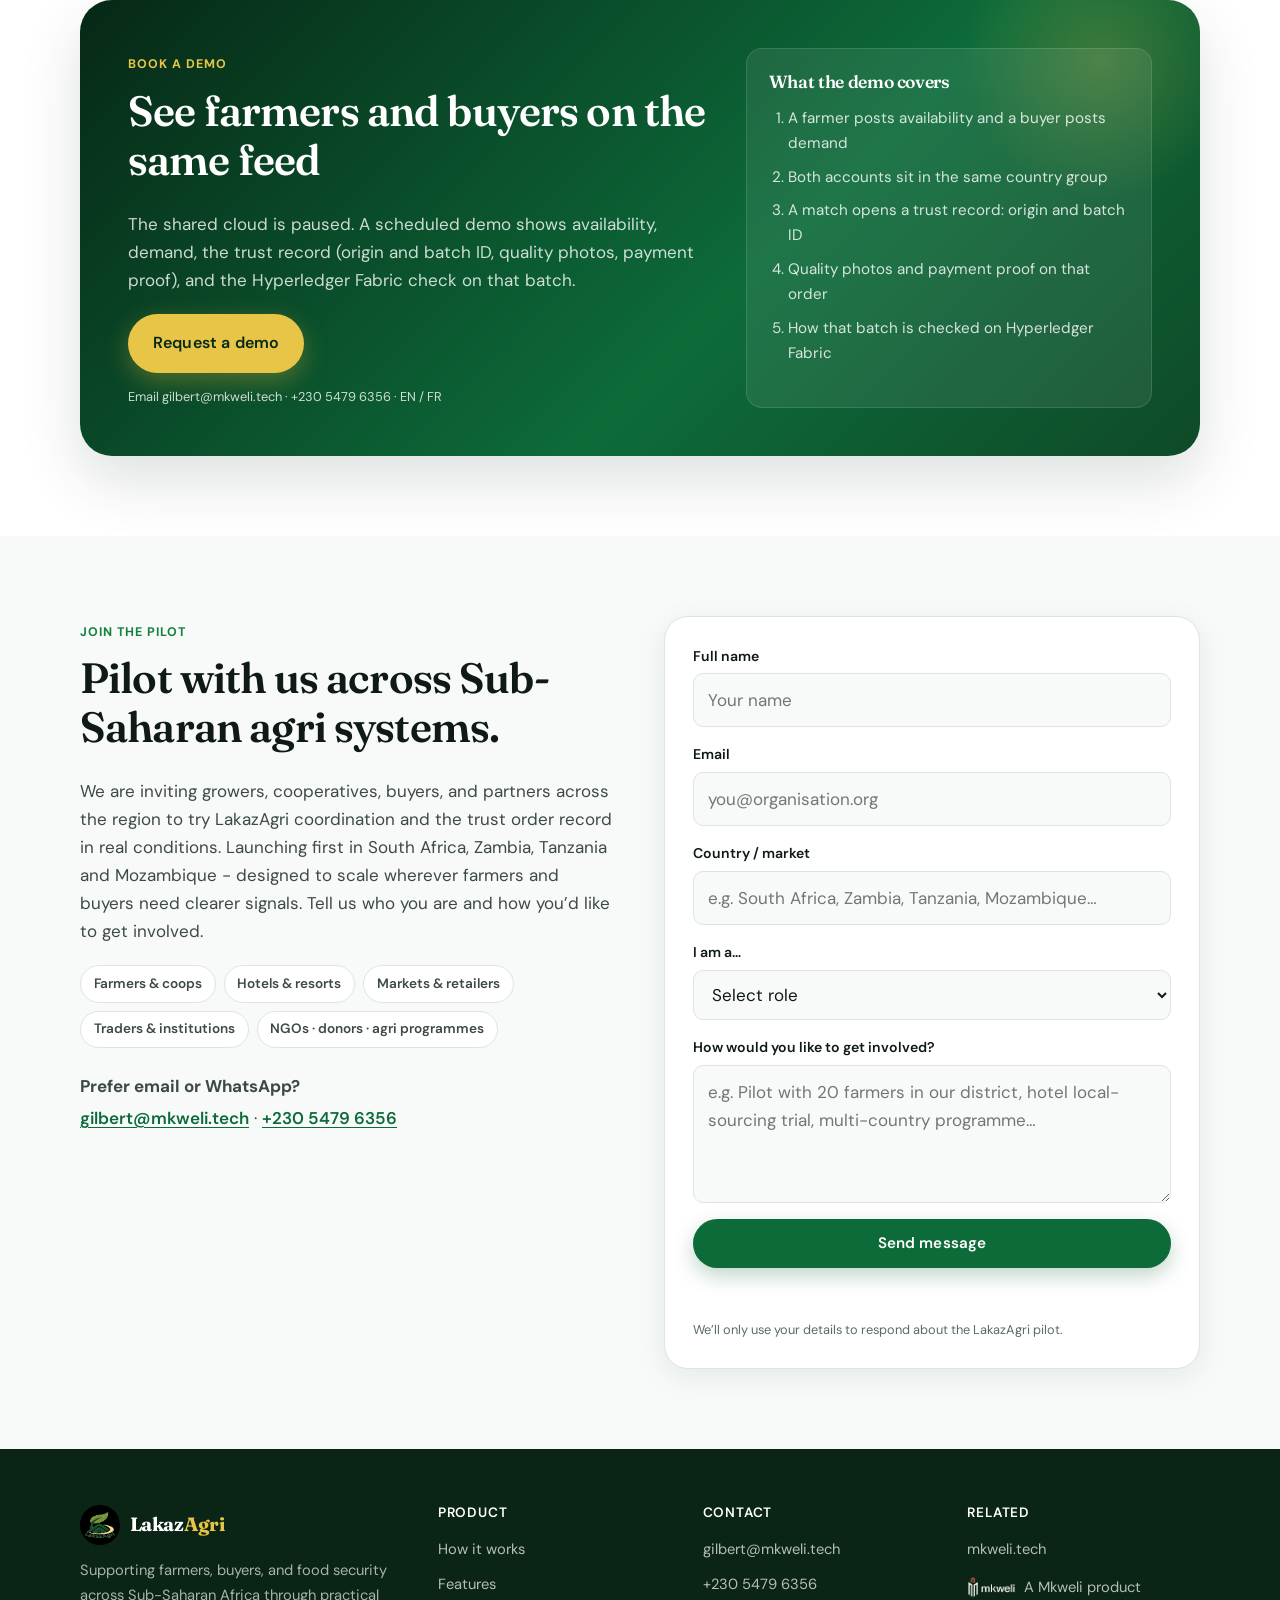
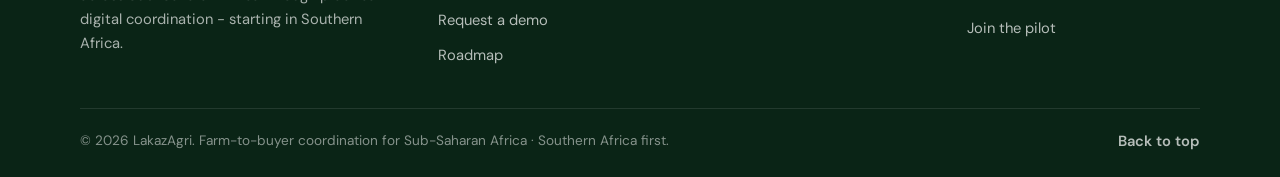
==== commit 8a7fbb79: "Replace screenshots with clean Southern Africa app mock-ups The old files were named after the Mauri" ====
--- a/index.html
+++ b/index.html
@@ -222,10 +222,10 @@
         <div class="hero-visual">
           <div class="phone-stack">
             <figure class="phone phone-back">
-              <img src="assets/screenshots/Screenshot_20260616_174458_mu.lakazagri.jpg" alt="Post availability screen for farmers" width="280" height="560" loading="eager" />
+              <img src="assets/screenshots/app-post-availability.jpg" alt="Post availability screen for farmers" width="280" height="560" loading="eager" />
             </figure>
             <figure class="phone phone-front">
-              <img src="assets/screenshots/Screenshot_20260616_174440_mu.lakazagri.jpg" alt="LakazAgri home: post availability or demand" width="280" height="560" loading="eager" />
+              <img src="assets/screenshots/app-welcome.jpg" alt="LakazAgri home: post availability or demand" width="280" height="560" loading="eager" />
             </figure>
           </div>
           <div class="floating-card card-farmer">
@@ -372,7 +372,7 @@
               <li>Add quality photos (up to 3) and notes offline</li>
             </ul>
             <figure class="panel-shot">
-              <img src="assets/screenshots/Screenshot_20260616_174458_mu.lakazagri.jpg" alt="Farmer post availability form" width="240" height="480" loading="lazy" />
+              <img src="assets/screenshots/app-post-availability.jpg" alt="Farmer post availability form" width="240" height="480" loading="lazy" />
             </figure>
           </article>
           <article class="feature-panel buyer">
@@ -388,7 +388,7 @@
               <li>Track payment status and attach receipt proof (e.g. an M-Pesa, Airtel Money, MTN MoMo or EcoCash receipt)</li>
             </ul>
             <figure class="panel-shot">
-              <img src="assets/screenshots/Screenshot_20260616_174507_mu.lakazagri.jpg" alt="Buyer post demand form" width="240" height="480" loading="lazy" />
+              <img src="assets/screenshots/app-post-demand.jpg" alt="Buyer post demand form" width="240" height="480" loading="lazy" />
             </figure>
           </article>
         </div>
@@ -424,27 +424,19 @@
         </div>
         <div class="gallery" role="list">
           <figure class="gallery-item" role="listitem">
-            <img src="assets/screenshots/Screenshot_20260616_174404_mu.lakazagri.jpg" alt="Welcome - choose Farmer or Buyer role" width="220" height="440" loading="lazy" />
-            <figcaption>Role selection</figcaption>
+            <img src="assets/screenshots/app-welcome.jpg" alt="Home screen: post availability, post demand or browse demands" width="220" height="440" loading="lazy" />
+            <figcaption>Home actions</figcaption>
           </figure>
           <figure class="gallery-item" role="listitem">
-            <img src="assets/screenshots/Screenshot_20260616_174413_mu.lakazagri.jpg" alt="Farmer registration form" width="220" height="440" loading="lazy" />
+            <img src="assets/screenshots/app-farmer-registration.jpg" alt="Farmer registration form" width="220" height="440" loading="lazy" />
             <figcaption>Farmer registration</figcaption>
           </figure>
           <figure class="gallery-item" role="listitem">
-            <img src="assets/screenshots/Screenshot_20260616_174425_mu.lakazagri.jpg" alt="Buyer registration form" width="220" height="440" loading="lazy" />
-            <figcaption>Buyer registration</figcaption>
-          </figure>
-          <figure class="gallery-item" role="listitem">
-            <img src="assets/screenshots/Screenshot_20260616_174440_mu.lakazagri.jpg" alt="Home screen with post availability and demand actions" width="220" height="440" loading="lazy" />
-            <figcaption>Home actions</figcaption>
-          </figure>
-          <figure class="gallery-item" role="listitem">
-            <img src="assets/screenshots/Screenshot_20260616_174458_mu.lakazagri.jpg" alt="Post availability form for farmers" width="220" height="440" loading="lazy" />
+            <img src="assets/screenshots/app-post-availability.jpg" alt="Post availability form for farmers" width="220" height="440" loading="lazy" />
             <figcaption>Post availability</figcaption>
           </figure>
           <figure class="gallery-item" role="listitem">
-            <img src="assets/screenshots/Screenshot_20260616_174507_mu.lakazagri.jpg" alt="Post demand form for buyers" width="220" height="440" loading="lazy" />
+            <img src="assets/screenshots/app-post-demand.jpg" alt="Post demand form for buyers" width="220" height="440" loading="lazy" />
             <figcaption>Post demand</figcaption>
           </figure>
         </div>
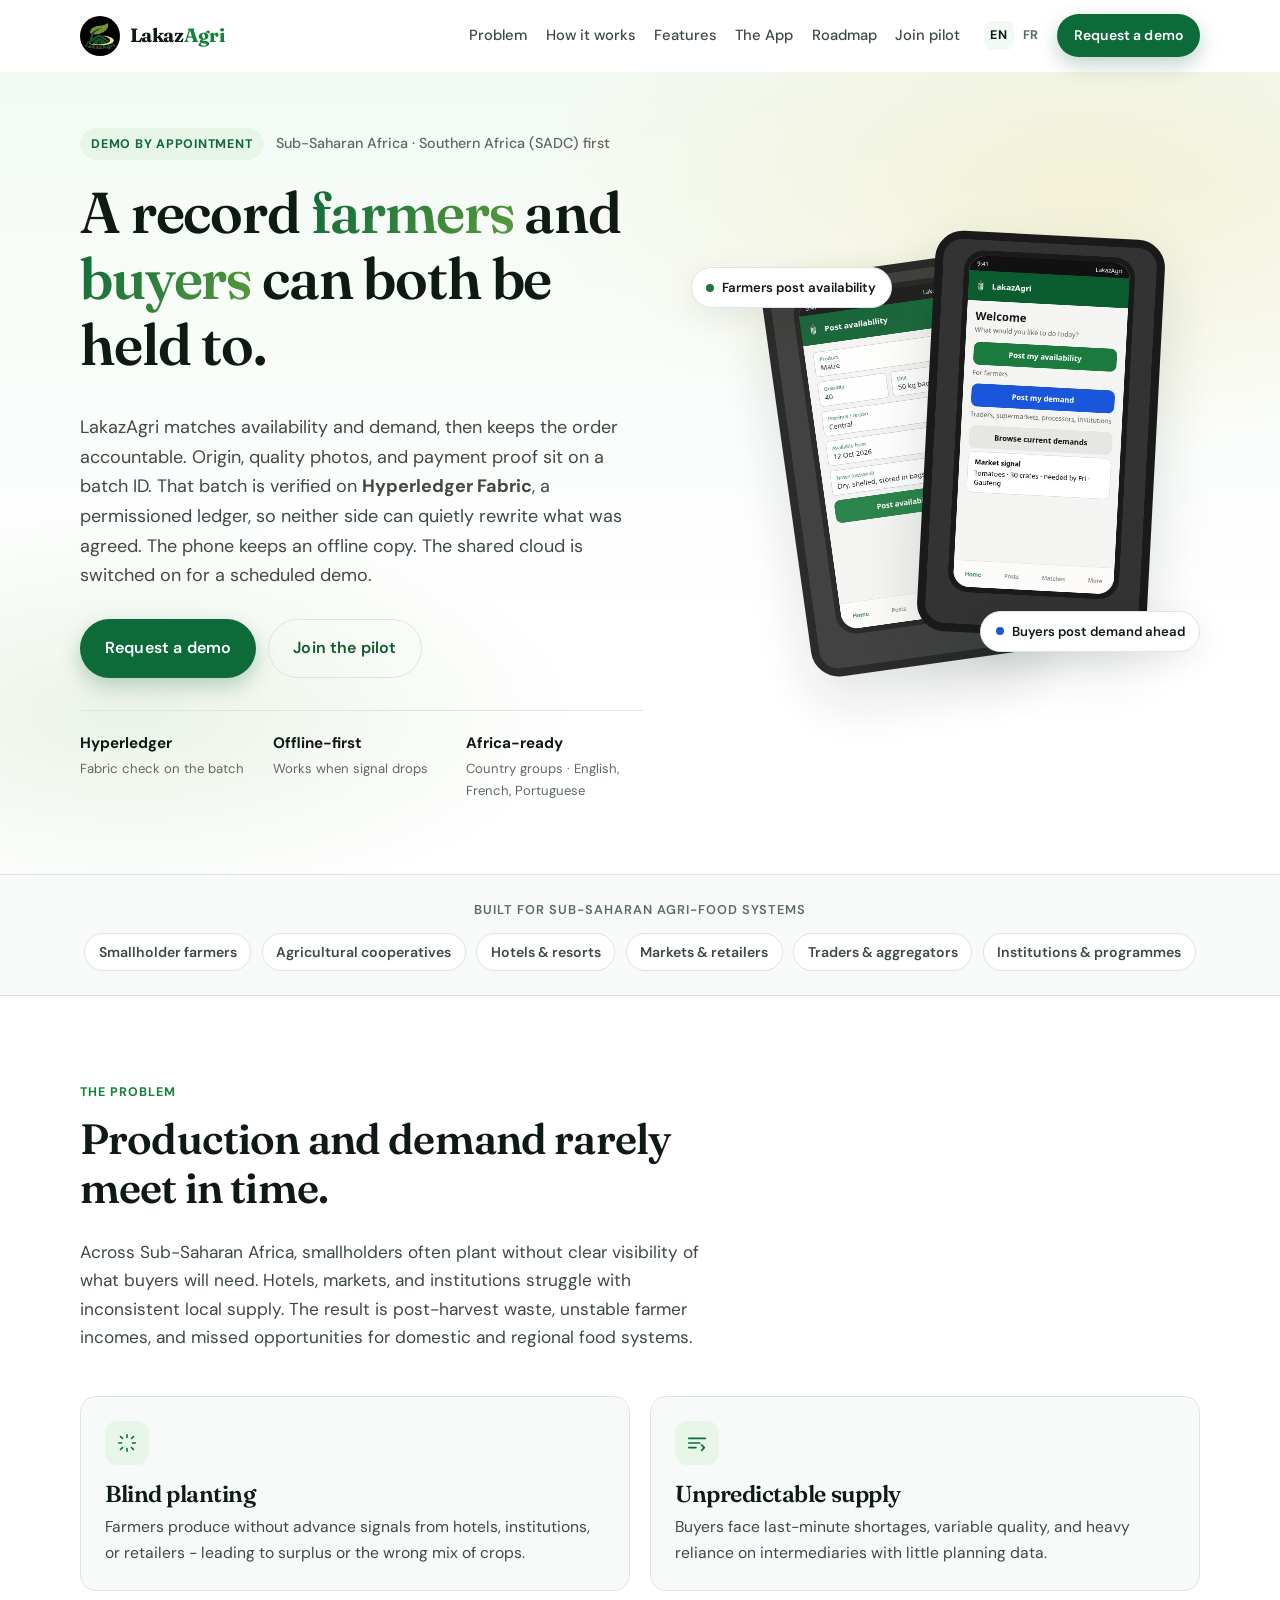
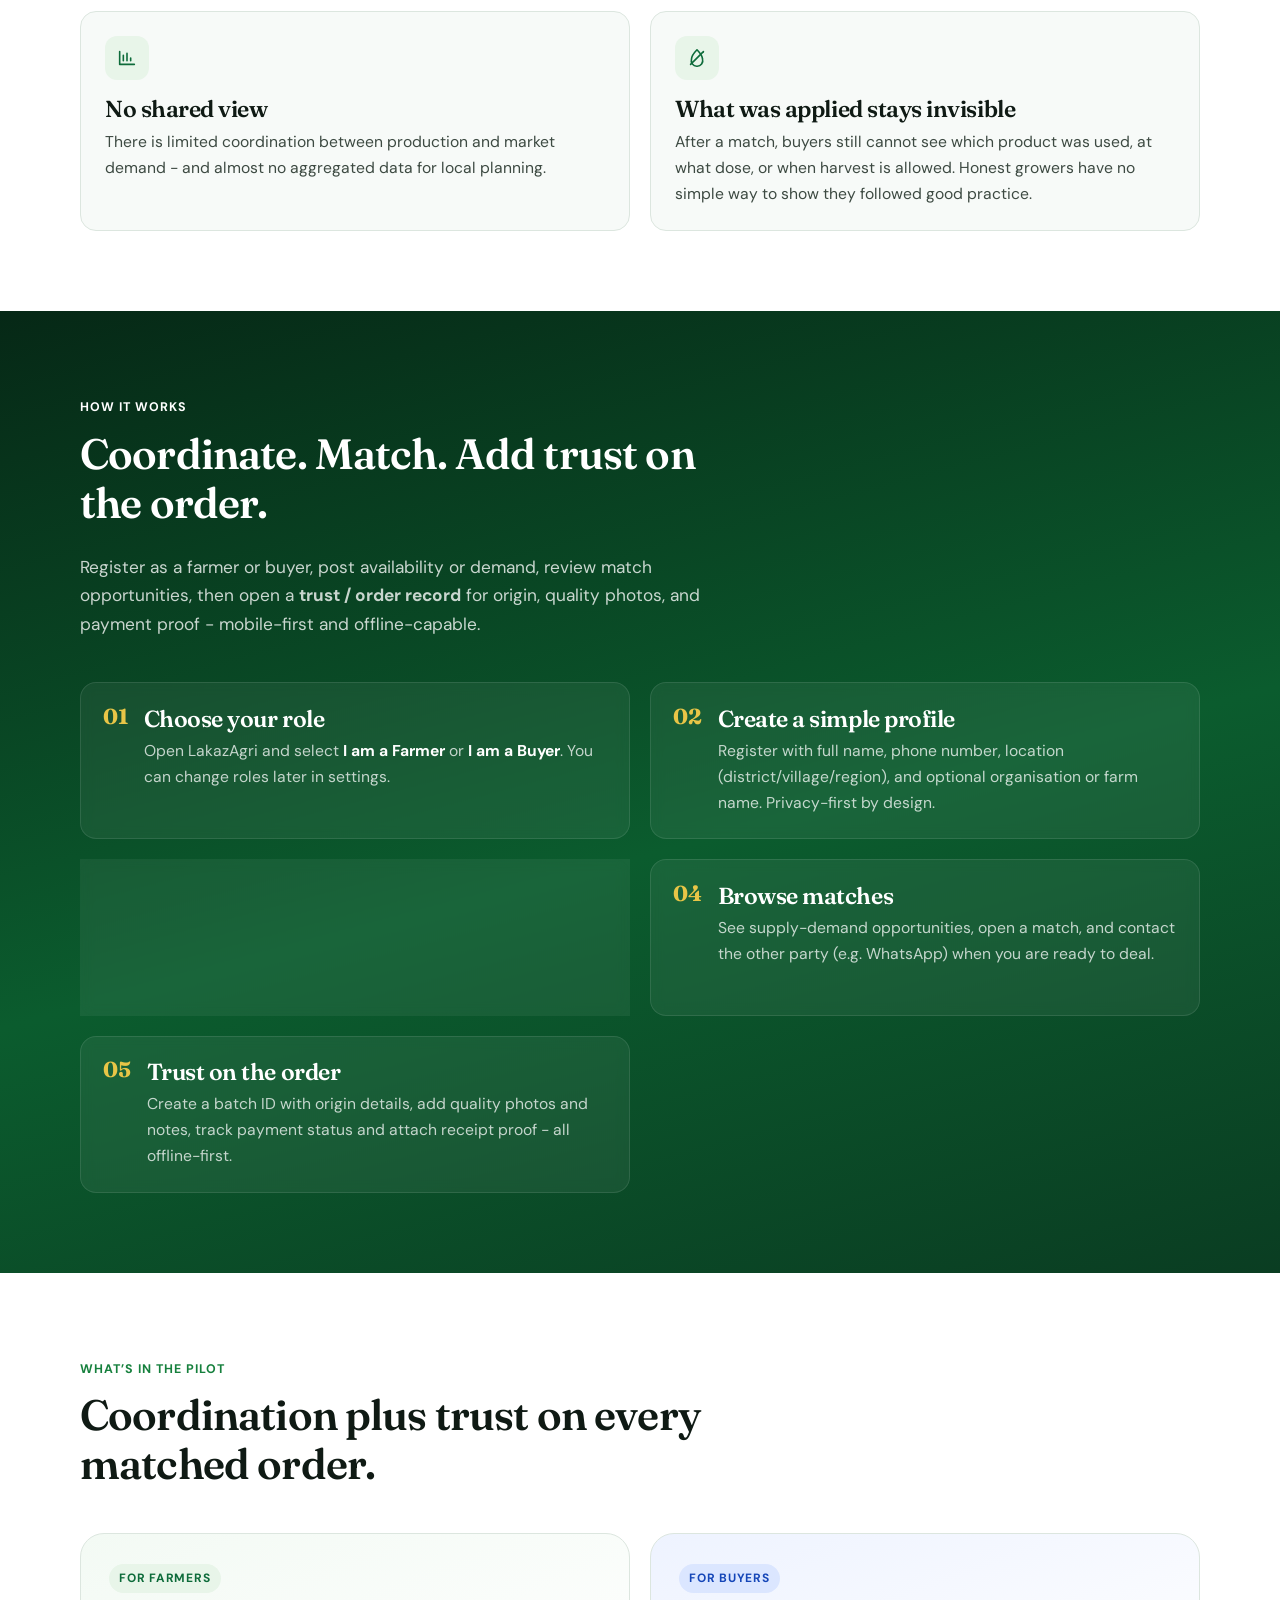
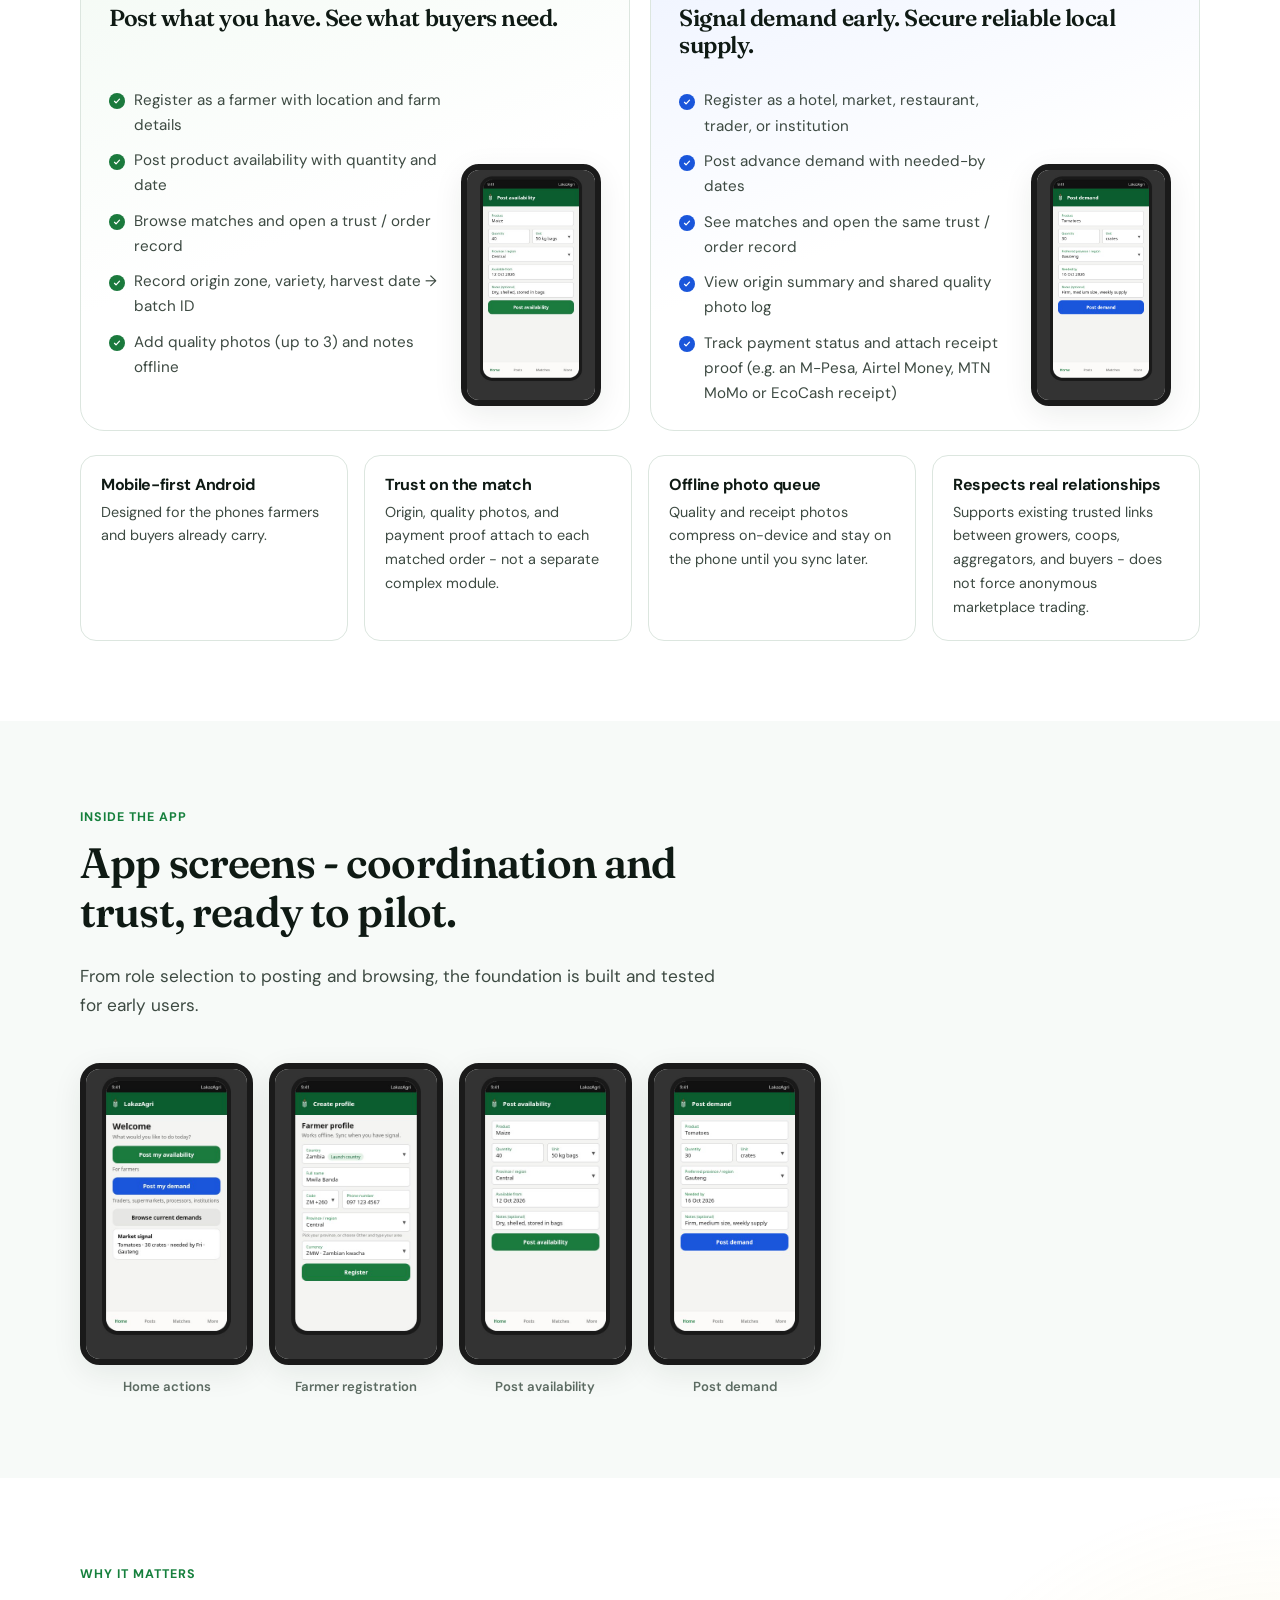
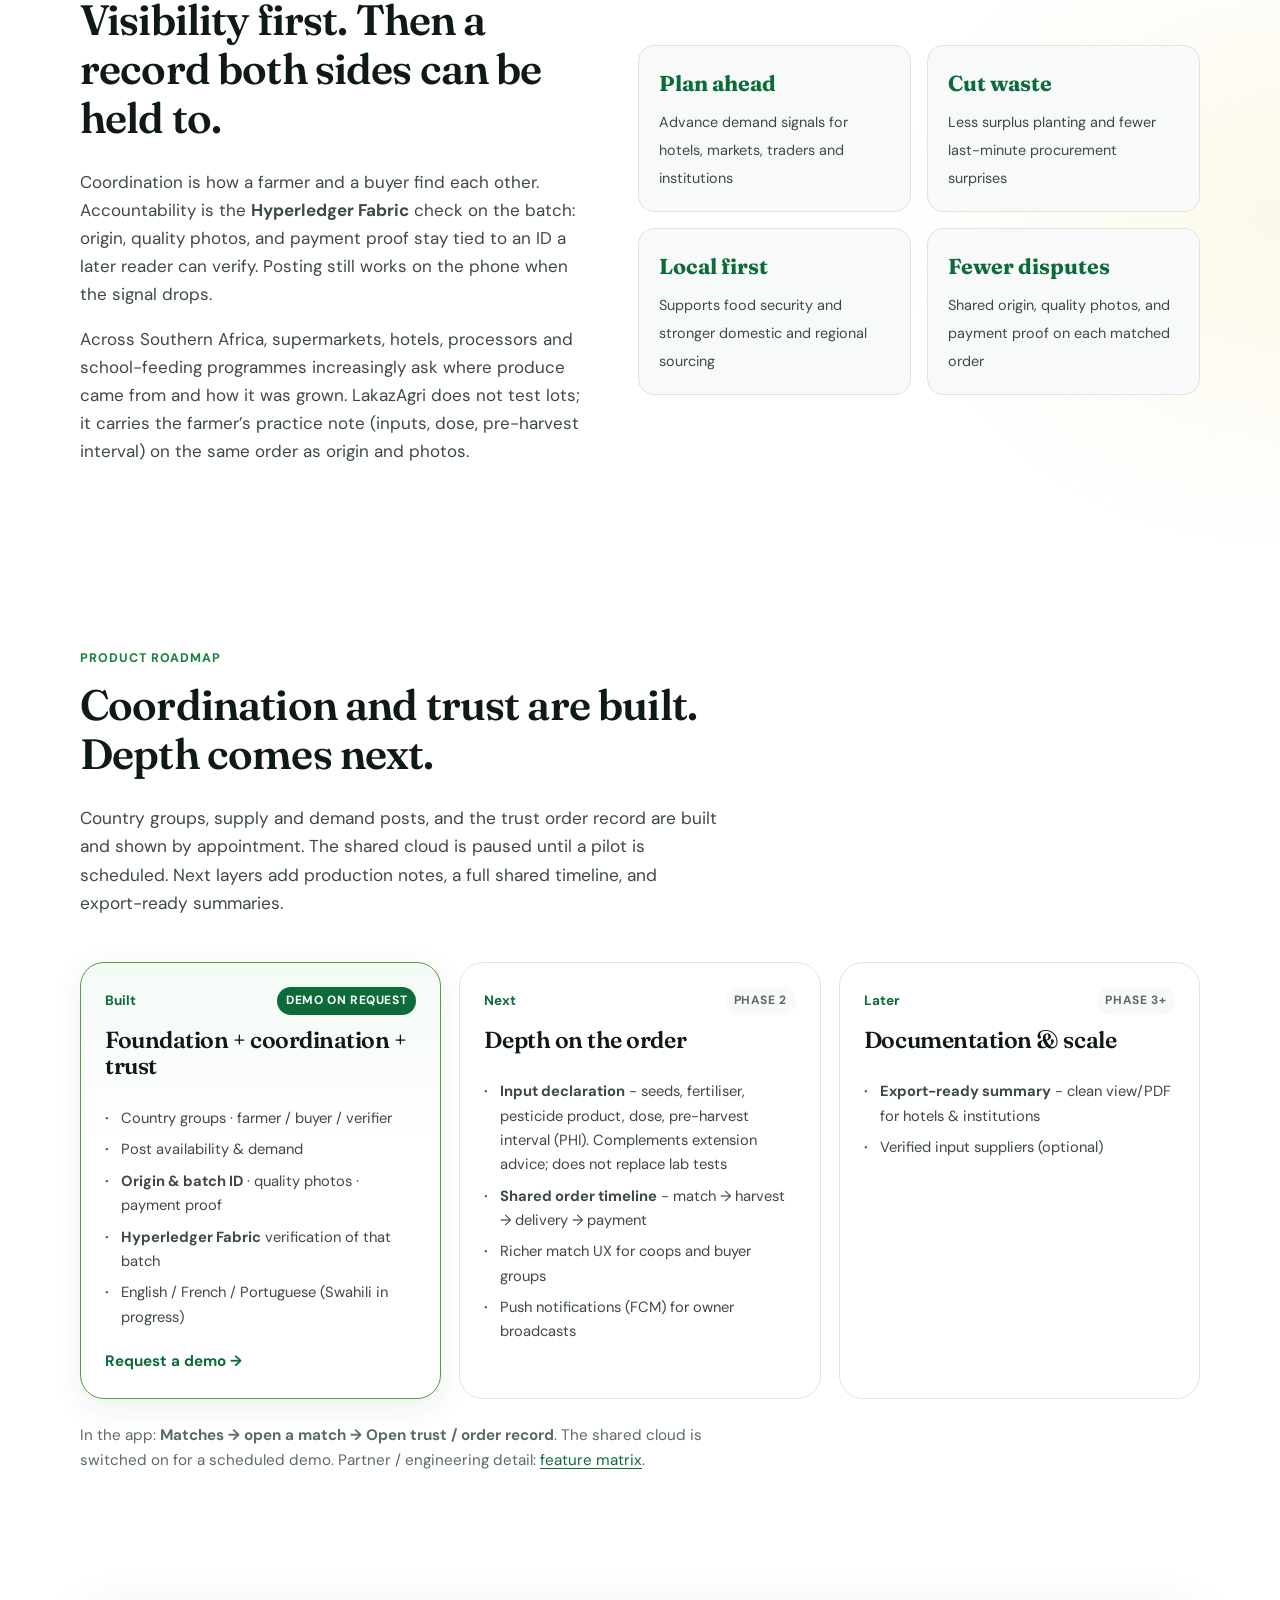
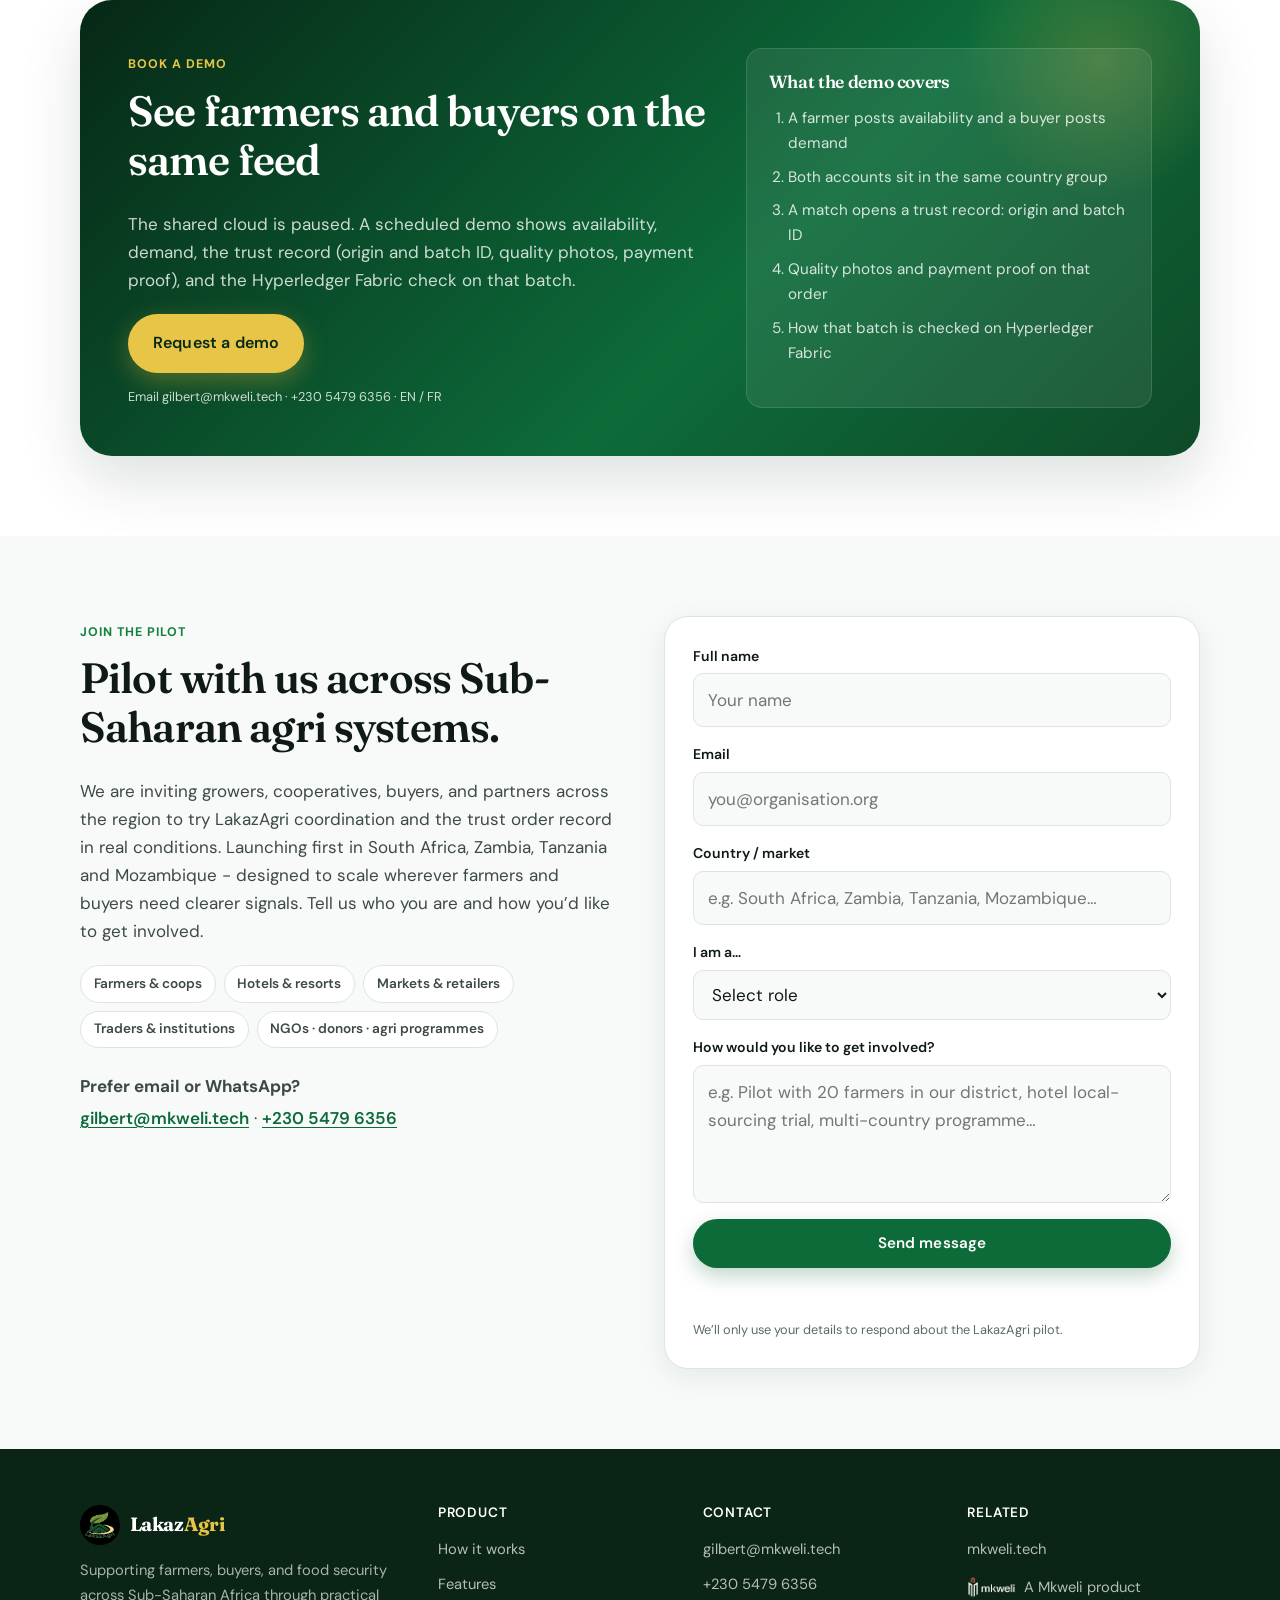
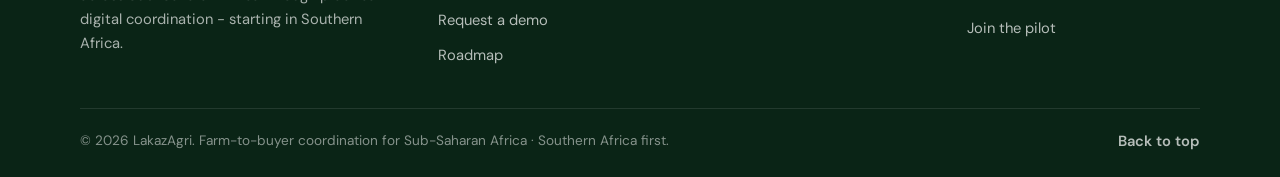
==== commit fb34937e: "Add a small cookie-free visit counter to the footer (mkweli-tech/lakazagri)" ====
--- a/index.html
+++ b/index.html
@@ -681,10 +681,12 @@
     </div>
     <div class="container footer-bottom">
       <p>© <span id="year">2026</span> LakazAgri. Farm-to-buyer coordination for Sub-Saharan Africa · Southern Africa first.</p>
+      <p class="visit-counter" id="visit-counter" data-counter="mkweli-tech/lakazagri" hidden>Visits: <span class="visit-count"></span></p>
       <a href="#top" class="back-top">Back to top</a>
     </div>
   </footer>
 
   <script src="script.js"></script>
+  <script src="visit-counter.js" defer></script>
 </body>
 </html>
--- a/styles.css
+++ b/styles.css
@@ -1030,3 +1030,11 @@
   margin-top: 0.35rem;
 }
 .mkweli-parent-logo { height: 22px; width: auto; opacity: 0.95; }
+
+/* Small visit counter in the footer */
+.footer-bottom .visit-counter {
+  font-size: 0.78rem;
+  opacity: 0.85;
+  font-variant-numeric: tabular-nums;
+}
+[hidden] { display: none !important; }
